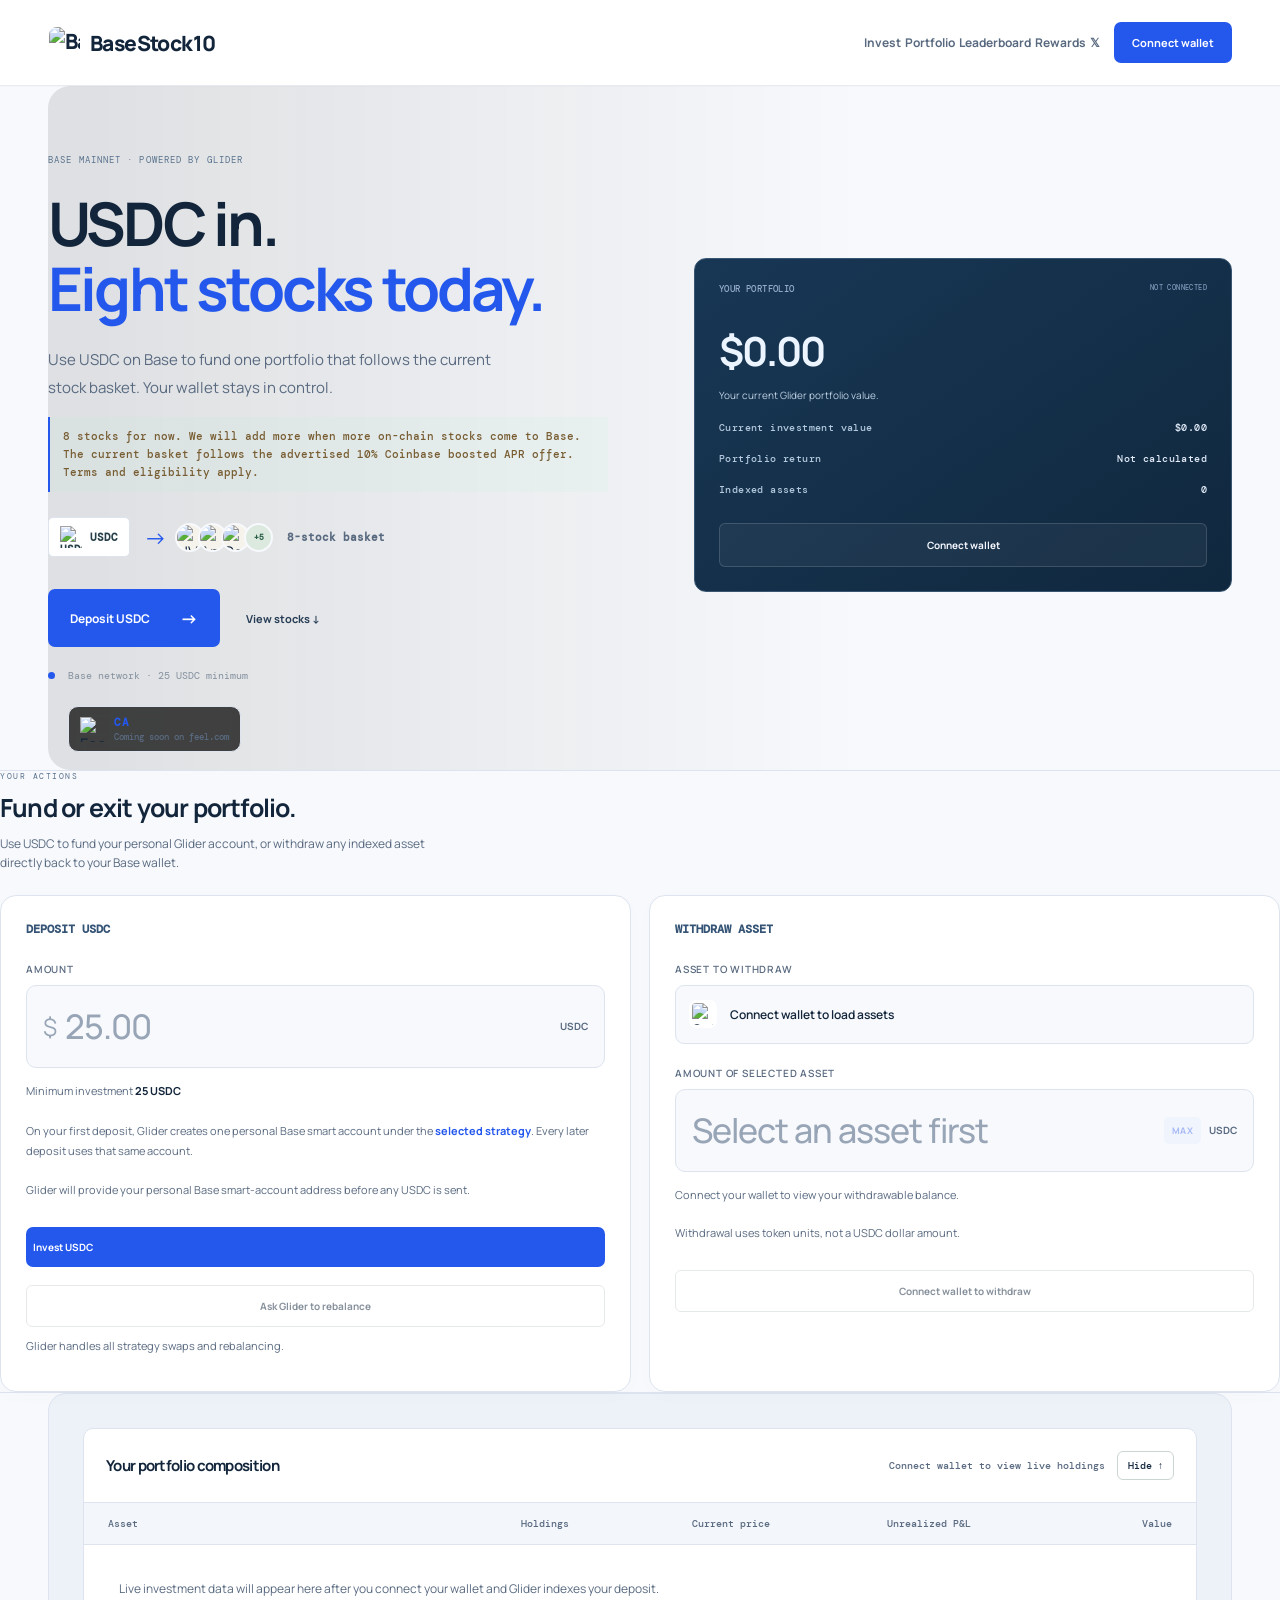
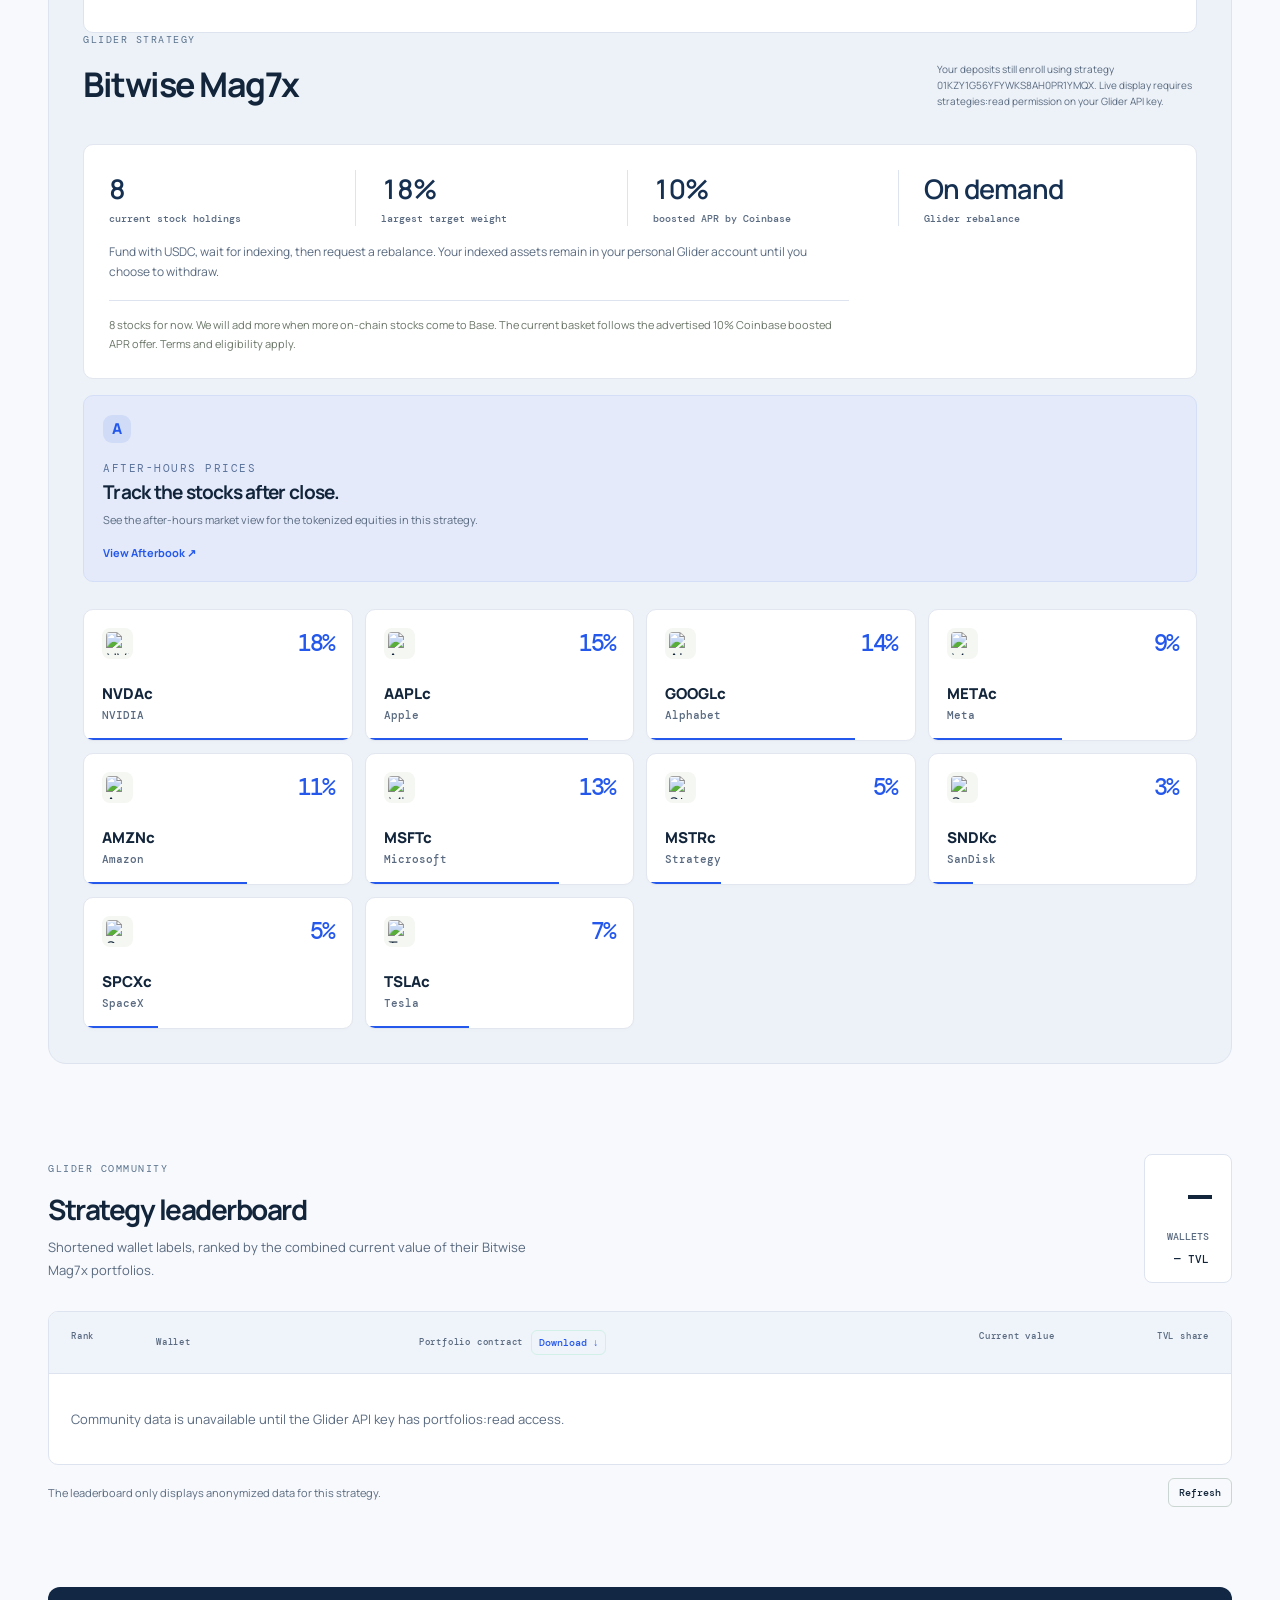
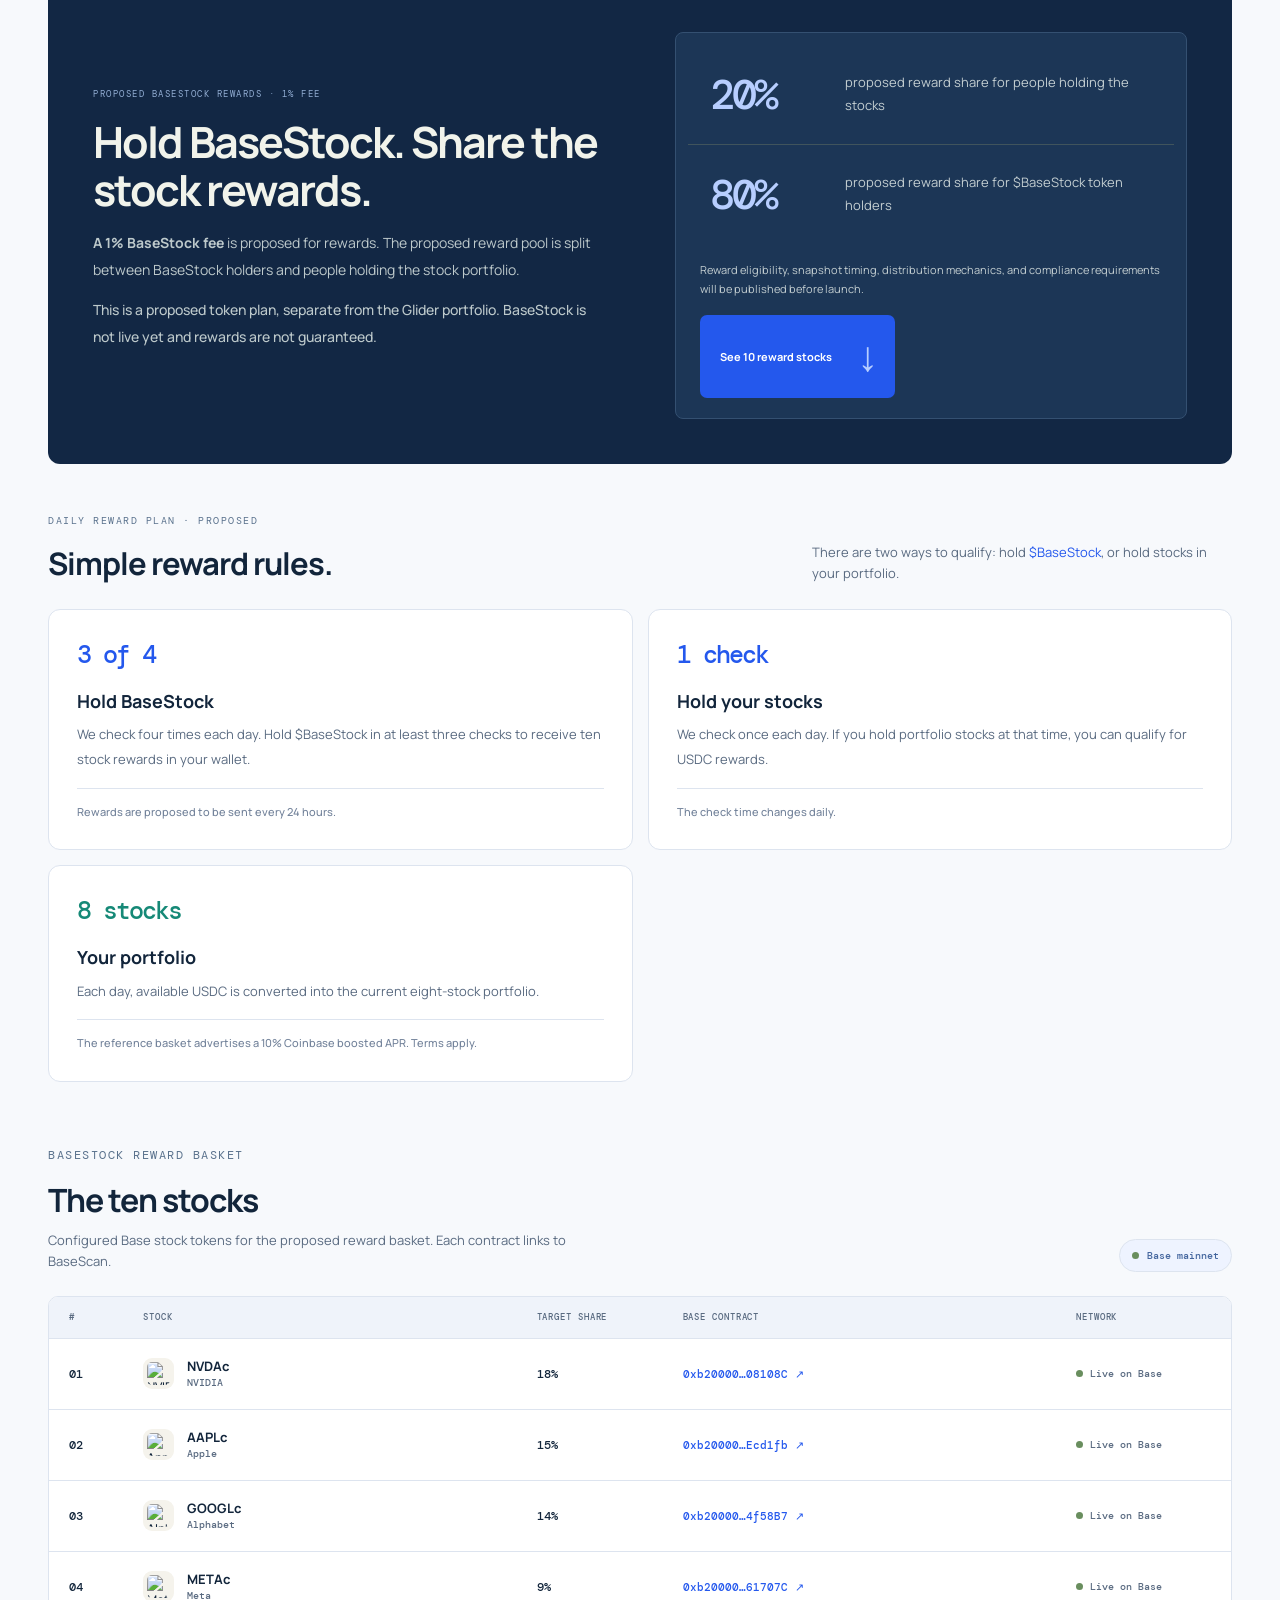
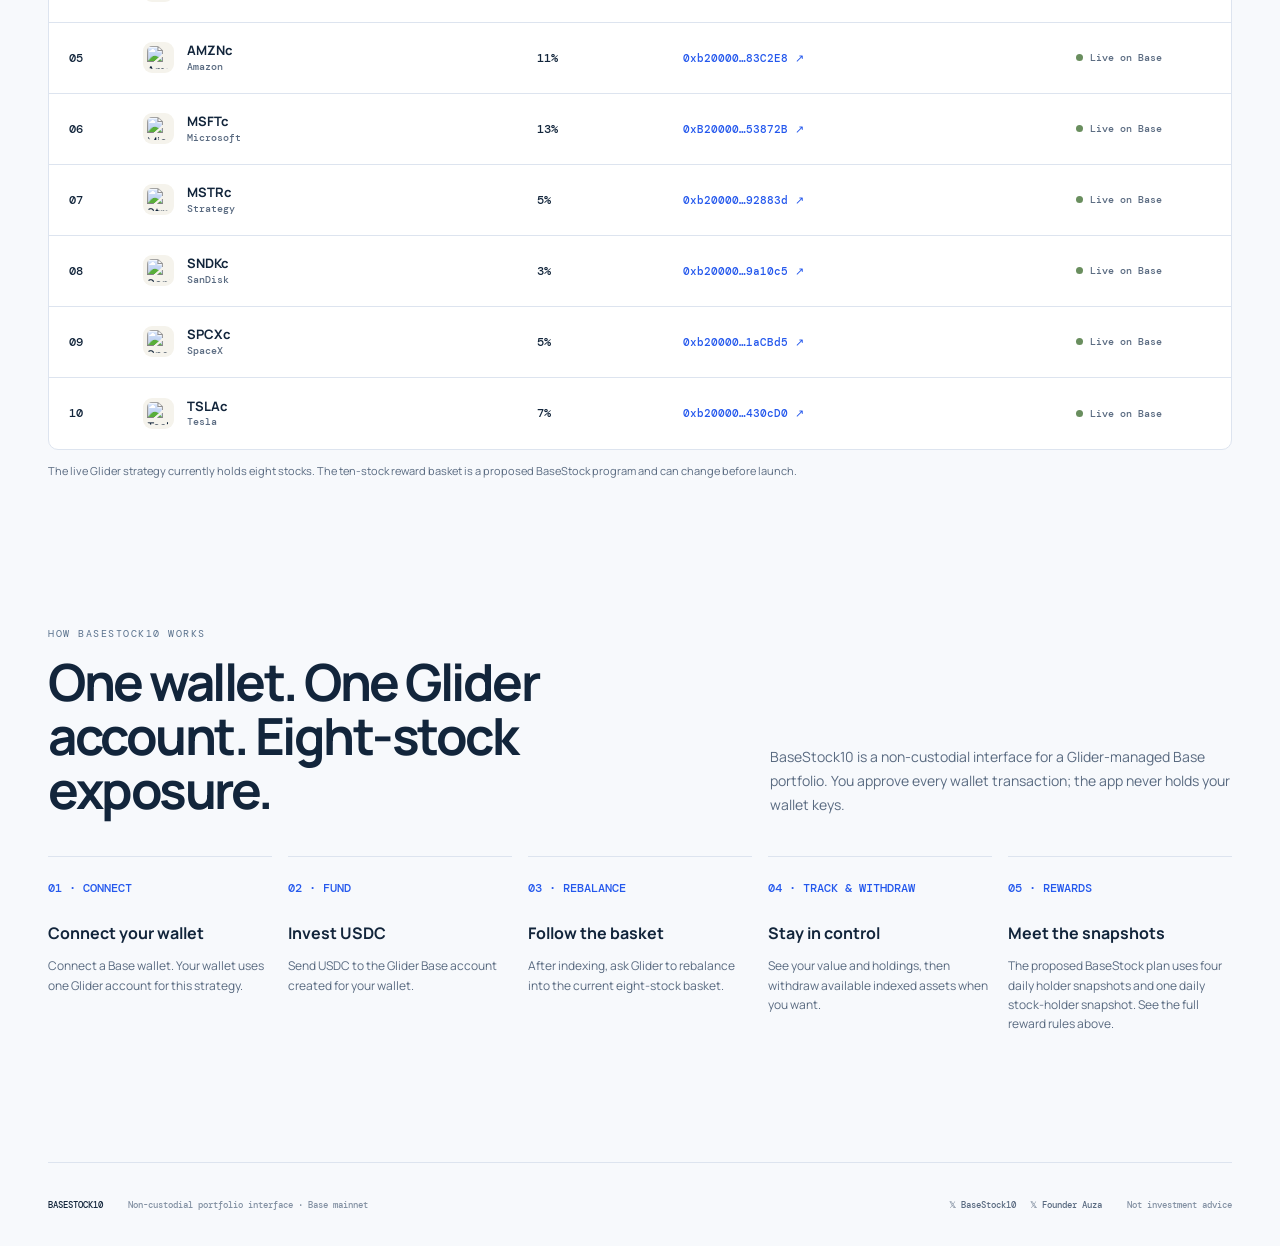
==== public/index.html @ c483fd85 "Serve BaseStock10 assets through Vercel public routes" ====
<!doctype html>
<html lang="en">
  <head>
    <meta charset="UTF-8" />
    <meta name="viewport" content="width=device-width, initial-scale=1.0" />
    <script>
      (() => {
        let theme;
        try { theme = localStorage.getItem('bs10-theme'); } catch (_) {}
        document.documentElement.dataset.theme = ['light', 'dark'].includes(theme) ? theme : (matchMedia('(prefers-color-scheme: dark)').matches ? 'dark' : 'light');
      })();
    </script>
    <title>BaseStock10</title>
    <link rel="icon" type="image/jpeg" href="https://pbs.twimg.com/profile_images/2099922210244943872/Aj3klXlT_400x400.jpg" />
    <link rel="apple-touch-icon" href="https://pbs.twimg.com/profile_images/2099922210244943872/Aj3klXlT_400x400.jpg" />
    <link rel="preconnect" href="https://fonts.googleapis.com" />
    <link rel="preconnect" href="https://fonts.gstatic.com" crossorigin />
    <link href="https://fonts.googleapis.com/css2?family=DM+Mono:wght@400;500&family=Manrope:wght@400;500;600;700;800&display=swap" rel="stylesheet" />
    <link rel="stylesheet" href="styles.css" />
    <link rel="stylesheet" href="redesign.css" />
    <link rel="stylesheet" href="enterprise.css" />
    <link rel="stylesheet" href="theme.css" />
    <link rel="stylesheet" href="polish.css" />
    <link rel="stylesheet" href="transactions.css" />
    <link rel="stylesheet" href="safety.css" />
  </head>
  <body>
    <div class="glow glow-one"></div><div class="glow glow-two"></div>
    <header class="shell nav">
      <a class="brand" href="#top"><img class="brand-avatar" src="https://pbs.twimg.com/profile_images/2099922210244943872/Aj3klXlT_400x400.jpg" alt="BaseStock10" /><span>BaseStock10</span></a>
      <nav><a href="#deposit">Invest</a><a href="#portfolio">Portfolio</a><a href="#leaderboard">Leaderboard</a><a href="#reward-stocks">Rewards</a><a href="https://x.com/BaseStock10" target="_blank" rel="noreferrer">𝕏</a></nav>
      <button class="ghost wallet-button">Connect wallet</button>
    </header>
    <main id="top">
      <section class="shell hero">
        <div class="hero-copy">
          <p class="eyebrow">BASE MAINNET · POWERED BY GLIDER</p>
          <h1>USDC in.<br /><em>Eight stocks today.</em></h1>
          <p class="lede">Use USDC on Base to fund one portfolio that follows the current stock basket. Your wallet stays in control.</p>
          <p class="hero-notice">8 stocks for now. We will add more when more on-chain stocks come to Base. The current basket follows the advertised 10% Coinbase boosted APR offer. Terms and eligibility apply.</p>
          <div class="asset-flow" aria-label="USDC to eight-stock portfolio"><div class="flow-token usdc-token"><img src="https://cryptologos.cc/logos/usd-coin-usdc-logo.png?v=040" alt="USDC" /><span>USDC</span></div><span class="flow-arrow">→</span><div class="flow-stack"><img src="https://www.google.com/s2/favicons?domain=nvidia.com&sz=128" alt="NVIDIA" /><img src="https://www.google.com/s2/favicons?domain=apple.com&sz=128" alt="Apple" /><img src="https://www.google.com/s2/favicons?domain=google.com&sz=128" alt="Google" /><span>+5</span></div><strong>8-stock basket</strong></div>
          <div class="hero-actions"><a class="button" href="#deposit">Deposit USDC <span>→</span></a><a class="text-link" href="#portfolio">View stocks ↓</a></div>
          <p class="network"><span class="dot"></span> Base network · 25 USDC minimum</p>
        </div>
        <div class="hero-banner" role="img" aria-label="Base Stock 10 banner"></div>
        <div class="hero-coming" aria-label="CA coming soon on feel.com"><img src="https://feel.cash/assets/_charms/assets/images/feel-mark.ec4197c94f8e816521a6d2f2d7f7fb6d.webp" alt="Feel" /><span><b>CA</b><small>Coming soon on feel.com</small></span></div>
        <aside class="balance-card" id="holdings">
          <div class="card-top"><span>YOUR PORTFOLIO</span><span class="status">NOT CONNECTED</span></div>
          <div class="balance" id="investment-value">$0.00</div><p class="muted">Your current Glider portfolio value.</p>
          <div class="card-rule"></div>
          <div class="metric"><span>Current investment value</span><strong id="tvl">$0.00</strong></div>
          <div class="metric"><span>Portfolio return</span><strong id="portfolio-return">Not calculated</strong></div>
          <div class="metric"><span>Indexed assets</span><strong id="asset-count">0</strong></div>
          <button class="wide ghost wallet-button">Connect wallet</button>
        </aside>
      </section>
      <section class="shell trade-actions" id="deposit">
        <div class="trade-heading"><p class="eyebrow">YOUR ACTIONS</p><h2>Fund or exit your portfolio.</h2><p>Use USDC to fund your personal Glider account, or withdraw any indexed asset directly back to your Base wallet.</p></div>
        <div class="action-panels">
        <div class="deposit-panel action-panel">
          <p class="action-label">DEPOSIT USDC</p>
          <label for="amount">AMOUNT</label><div class="amount-field"><span>$</span><input id="amount" type="number" min="25" placeholder="25.00" /><b>USDC</b></div>
          <p class="minimum">Minimum investment <b>25 USDC</b></p><p class="notice">On your first deposit, Glider creates one personal Base smart account under the <a class="strategy-link" href="https://glider.fi/strategy/01KZY1G56YFYWKS8AH0PR1YMQX" target="_blank" rel="noreferrer">selected strategy</a>. Every later deposit uses that same account.</p>
          <p class="minimum" id="deposit-destination">Glider will provide your personal Base smart-account address before any USDC is sent.</p>
          <button class="wide button" id="invest-usdc">Invest USDC</button>
          <button class="wide ghost withdraw-button" id="rebalance-all" disabled>Ask Glider to rebalance</button>
          <p class="minimum" id="rebalance-status">Glider handles all strategy swaps and rebalancing.</p>
        </div>
        <div class="withdraw-panel action-panel" id="withdraw">
          <p class="action-label">WITHDRAW ASSET</p>
          <label for="withdraw-asset">ASSET TO WITHDRAW</label><div class="withdraw-select-wrap"><img class="withdraw-logo" id="withdraw-logo" src="https://cryptologos.cc/logos/usd-coin-usdc-logo.png?v=040" alt="Selected asset logo" /><select id="withdraw-asset"><option>Connect wallet to load assets</option></select></div>
          <label for="withdraw-amount">AMOUNT OF SELECTED ASSET</label><div class="amount-field"><input id="withdraw-amount" type="number" min="0" step="any" placeholder="Select an asset first" /><button class="max-button" id="withdraw-max" type="button" disabled>MAX</button><b id="withdraw-symbol">USDC</b></div>
          <p class="minimum" id="withdraw-balance">Connect your wallet to view your withdrawable balance.</p><p class="minimum" id="withdraw-hint">Withdrawal uses token units, not a USDC dollar amount.</p>
          <button class="wide ghost withdraw-button" id="withdraw-submit" disabled>Connect wallet to withdraw</button>
        </div>
        </div>
      </section>
      <section class="shell portfolio" id="portfolio">
        <div class="holdings-table-wrap" id="portfolio-value-table"><div class="holdings-table-title"><h3>Your portfolio composition</h3><div class="composition-actions"><span id="portfolio-value-note">Connect wallet to view live holdings</span><button id="toggle-composition" class="ghost compact-button" type="button" aria-expanded="true">Hide ↑</button></div></div><div id="composition-content"><div class="holdings-head"><span>Asset</span><span>Holdings</span><span>Current price</span><span>Unrealized P&L</span><span>Value</span></div><div id="holdings-rows" class="holdings-empty">Live investment data will appear here after you connect your wallet and Glider indexes your deposit.</div></div></div>
        <div class="section-heading strategy-heading"><div><p class="eyebrow">GLIDER STRATEGY</p><h2 id="strategy-name">Bitwise Mag7x</h2></div><p id="strategy-status">Glider strategy 01KZY1G56YFYWKS8AH0PR1YMQX powers this allocation.</p></div>
        <div class="strategy-feature-row"><section class="strategy-snapshot" aria-label="Bitwise Mag7x strategy snapshot"><div class="snapshot-top"><span class="snapshot-kicker">BITWISE MAG7X · STRATEGY SNAPSHOT</span></div><div class="snapshot-metrics"><div><b id="snapshot-holdings">8</b><small>current stock holdings</small></div><div><b id="snapshot-largest">18%</b><small>largest target weight</small></div><div><b>10%</b><small>boosted APR by Coinbase</small></div><div><b>On demand</b><small>Glider rebalance</small></div></div><p>Fund with USDC, wait for indexing, then request a rebalance. Your indexed assets remain in your personal Glider account until you choose to withdraw.</p><p class="strategy-notice">8 stocks for now. We will add more when more on-chain stocks come to Base. The current basket follows the advertised 10% Coinbase boosted APR offer. Terms and eligibility apply.</p></section><aside class="afterbook-card"><div class="afterbook-mark">A</div><p class="eyebrow">AFTER-HOURS PRICES</p><h3>Track the stocks after close.</h3><p>See the after-hours market view for the tokenized equities in this strategy.</p><a href="https://afterbook.app/" target="_blank" rel="noreferrer">View Afterbook ↗</a></aside></div>
        <div class="allocation-grid" id="allocation-grid"></div>
      </section>
      <section class="shell leaderboard" id="leaderboard" aria-labelledby="leaderboard-title">
        <div class="leader-heading"><div><p class="eyebrow">GLIDER COMMUNITY</p><h2 id="leaderboard-title">Strategy leaderboard</h2><p class="leader-description">Shortened wallet labels, ranked by the combined current value of their Bitwise Mag7x portfolios.</p></div><div class="member-count"><span id="leaderboard-count">—</span><small id="leaderboard-count-label">wallets</small><b id="leaderboard-tvl">— TVL</b></div></div>
        <div class="leader-table"><div class="leader-row head"><span>Rank</span><span>Wallet</span><span class="contract-heading">Portfolio contract <button class="ghost compact-button" id="download-portfolio-addresses" type="button" title="Download portfolio contract addresses">Download ↓</button></span><span>Current value</span><span>TVL share</span></div><div id="leaderboard-rows" class="empty-leaders">Loading strategy community data…</div></div>
        <div class="leader-footer"><p class="leader-note" id="leaderboard-note">Wallet labels are shortened. Portfolio contract addresses are Base smart accounts, not personal wallet addresses.</p><div class="leader-actions"><button class="ghost compact-button" id="refresh-leaderboard" type="button">Refresh</button></div></div>
      </section>
      <section class="shell rewards" id="rewards">
        <div class="rewards-copy"><p class="eyebrow">PROPOSED BASESTOCK REWARDS · 1% FEE</p><h2>Hold BaseStock. Share the stock rewards.</h2><p><b>A 1% BaseStock fee</b> is proposed for rewards. The proposed reward pool is split between BaseStock holders and people holding the stock portfolio.</p><p class="plan-note">This is a proposed token plan, separate from the Glider portfolio. BaseStock is not live yet and rewards are not guaranteed.</p></div>
        <div class="split-card"><div><span>20%</span><small>proposed reward share for people holding the stocks</small></div><div><span>80%</span><small>proposed reward share for $BaseStock token holders</small></div><p>Reward eligibility, snapshot timing, distribution mechanics, and compliance requirements will be published before launch.</p><a class="button reward-stocks-link" href="#reward-stocks">See 10 reward stocks <span>↓</span></a></div>
      </section>
      <section class="shell reward-eligibility" aria-labelledby="eligibility-title">
        <div class="eligibility-intro"><p class="eyebrow">DAILY REWARD PLAN · PROPOSED</p><h2 id="eligibility-title">Simple reward rules.</h2><p>There are two ways to qualify: hold <a href="https://x.com/search?q=%24BaseStock&amp;src=cashtag_click" target="_blank" rel="noreferrer">$BaseStock</a>, or hold stocks in your portfolio.</p></div>
        <div class="eligibility-cards"><article><span class="eligibility-number">3 of 4</span><h3>Hold BaseStock</h3><p>We check four times each day. Hold $BaseStock in at least three checks to receive ten stock rewards in your wallet.</p><small>Rewards are proposed to be sent every 24 hours.</small></article><article><span class="eligibility-number">1 check</span><h3>Hold your stocks</h3><p>We check once each day. If you hold portfolio stocks at that time, you can qualify for USDC rewards.</p><small>The check time changes daily.</small></article><article><span class="eligibility-number">8 stocks</span><h3>Your portfolio</h3><p>Each day, available USDC is converted into the current eight-stock portfolio.</p><small>The reference basket advertises a 10% Coinbase boosted APR. Terms apply.</small></article></div>
      </section>
      <section class="shell reward-stocks" id="reward-stocks" aria-labelledby="reward-stocks-title">
        <div class="reward-stocks-heading"><div><p class="eyebrow">BASESTOCK REWARD BASKET</p><h2 id="reward-stocks-title">The ten stocks</h2><p>Configured Base stock tokens for the proposed reward basket. Each contract links to BaseScan.</p></div><span class="reward-basket-status"><i></i> Base mainnet</span></div>
        <div class="reward-stocks-table"><div class="reward-stock-row reward-stock-head"><span>#</span><span>Stock</span><span>Target share</span><span>Base contract</span><span>Network</span></div><div id="reward-stock-rows"></div></div>
        <p class="reward-stock-note">The live Glider strategy currently holds eight stocks. The ten-stock reward basket is a proposed BaseStock program and can change before launch.</p>
      </section>
      <section class="shell how" id="how">
        <div class="how-heading"><div><p class="eyebrow">HOW BASESTOCK10 WORKS</p><h2>One wallet. One Glider account. Eight-stock exposure.</h2></div><p>BaseStock10 is a non-custodial interface for a Glider-managed Base portfolio. You approve every wallet transaction; the app never holds your wallet keys.</p></div>
        <div class="steps detailed-steps"><article><span>01 · CONNECT</span><h3>Connect your wallet</h3><p>Connect a Base wallet. Your wallet uses one Glider account for this strategy.</p></article><article><span>02 · FUND</span><h3>Invest USDC</h3><p>Send USDC to the Glider Base account created for your wallet.</p></article><article><span>03 · REBALANCE</span><h3>Follow the basket</h3><p>After indexing, ask Glider to rebalance into the current eight-stock basket.</p></article><article><span>04 · TRACK & WITHDRAW</span><h3>Stay in control</h3><p>See your value and holdings, then withdraw available indexed assets when you want.</p></article><article><span>05 · REWARDS</span><h3>Meet the snapshots</h3><p>The proposed BaseStock plan uses four daily holder snapshots and one daily stock-holder snapshot. See the full reward rules above.</p></article></div>
      </section>
    </main>
    <footer class="shell"><span>BASESTOCK10</span><span>Non-custodial portfolio interface · Base mainnet</span><span class="footer-social"><a href="https://x.com/BaseStock10" target="_blank" rel="noreferrer" aria-label="Base Stock 10 on X">𝕏 BaseStock10</a><a href="https://x.com/_Auza_" target="_blank" rel="noreferrer" aria-label="Founder Auza on X">𝕏 Founder Auza</a></span><span>Not investment advice</span></footer>
    <div id="privy-root"></div>
    <dialog class="app-notice" id="app-notice" aria-labelledby="app-notice-title"><div class="app-notice-icon">i</div><div><p class="eyebrow" id="app-notice-title">BASESTOCK10</p><p id="app-notice-message"></p></div><button class="button" id="app-notice-close" type="button">Got it</button></dialog>
    <script src="config.js"></script>
    <script src="https://cdn.jsdelivr.net/npm/ethers@6.13.4/dist/ethers.umd.min.js"></script>
    <script src="app.js"></script>
    <script src="redesign.js"></script>
    <script src="safety-core.js"></script>
    <script src="safety.js"></script>
    <script defer src="bs10-connect.js"></script>
  </body>
</html>
---- public/styles.css ----
:root{--ink:#f5f3ec;--muted:#aaa9a4;--paper:#171817;--card:#20211f;--lime:#9be8c4;--yellow:#ffedbd;--line:rgba(245,243,236,.12)}*{box-sizing:border-box}html{scroll-behavior:smooth}body{margin:0;background:#111211;color:var(--ink);font-family:Manrope,Arial,sans-serif;overflow-x:hidden}.stock-cursor,.stock-cursor *{cursor:var(--stock-cursor),auto!important}.shell{width:min(1120px,calc(100% - 48px));margin:auto}.glow{position:fixed;z-index:-1;filter:blur(120px);border-radius:50%;opacity:.18}.glow-one{width:500px;height:500px;background:#62d9aa;left:-240px;top:100px}.glow-two{width:420px;height:420px;background:#eec95d;right:-200px;top:600px}.nav{height:88px;display:flex;align-items:center;justify-content:space-between;border-bottom:1px solid var(--line)}.brand{color:var(--ink);text-decoration:none;font-weight:800;letter-spacing:-.8px;font-size:19px;display:flex;align-items:center;gap:9px}.brand-mark{display:grid;place-items:center;width:27px;height:27px;color:#101110;background:var(--lime);border-radius:8px;font-family:DM Mono}.nav nav{display:flex;gap:28px}.nav nav a,.text-link{color:var(--muted);text-decoration:none;font-size:13px;font-weight:700}.nav nav a:hover,.text-link:hover{color:var(--lime)}button,.button{font:700 13px Manrope;border:0;cursor:pointer;border-radius:10px;padding:12px 17px;text-decoration:none}.ghost{color:var(--ink);background:transparent;border:1px solid var(--line)}.ghost:hover{border-color:var(--lime);color:var(--lime)}.hero{padding:96px 0 85px;display:grid;grid-template-columns:1.15fr .85fr;gap:90px;align-items:center}.eyebrow{font:500 11px 'DM Mono';letter-spacing:1.1px;color:var(--lime);margin:0 0 15px}.hero h1,.hero h2{font-size:clamp(42px,6vw,72px);line-height:1.03;letter-spacing:-4px;margin:0 0 24px}.hero em{color:var(--lime);font-style:normal}.lede{max-width:570px;font-size:17px;line-height:1.7;color:var(--muted)}.hero-actions{display:flex;gap:23px;align-items:center;margin:35px 0}.button{display:inline-flex;align-items:center;gap:25px;background:var(--lime);color:#131513}.button span{font-size:18px}.network{font:500 12px 'DM Mono';color:var(--muted)}.dot{display:inline-block;width:7px;height:7px;background:var(--lime);border-radius:50%;margin-right:7px}.balance-card,.deposit-panel{background:linear-gradient(145deg,#292b27,#1c1d1b);border:1px solid var(--line);border-radius:18px;padding:25px;box-shadow:0 20px 70px rgba(0,0,0,.25)}.card-top,.metric{display:flex;justify-content:space-between;font:500 11px 'DM Mono';letter-spacing:.4px;color:var(--muted)}.status{color:#e7cc72}.balance{font-size:46px;letter-spacing:-2px;font-weight:700;margin:31px 0 5px}.muted{font-size:13px;color:var(--muted)}.card-rule{height:1px;background:var(--line);margin:25px 0 17px}.metric{padding:8px 0}.metric strong{color:var(--ink);font-weight:500}.wide{width:100%;margin-top:20px}.deposit-wrap{border-top:1px solid var(--line);border-bottom:1px solid var(--line);padding:60px 0;display:grid;grid-template-columns:1fr 1fr;gap:120px;align-items:center}.deposit-copy h2,.section-heading h2{font-size:35px;letter-spacing:-2px;margin:0 0 12px}.deposit-copy p:not(.eyebrow),.section-heading>p{color:var(--muted);line-height:1.6;font-size:14px;max-width:430px}.deposit-panel label{font:500 10px 'DM Mono';color:var(--muted);letter-spacing:1px}.amount-field{margin-top:9px;border:1px solid var(--line);border-radius:10px;padding:15px;display:flex;align-items:center;gap:10px}.amount-field span{font-size:23px;color:var(--muted)}input{width:100%;background:none;border:0;outline:0;color:var(--ink);font:600 25px Manrope}.amount-field b{font:500 12px 'DM Mono';color:var(--lime)}.notice{font-size:11px;color:#e6c974;line-height:1.5}.disabled{opacity:.5;cursor:not-allowed}.portfolio{padding:88px 0}.section-heading{display:flex;justify-content:space-between;align-items:end;margin-bottom:34px}.allocation-grid{display:grid;grid-template-columns:repeat(5,1fr);gap:12px}.asset{min-height:155px;background:var(--card);border:1px solid var(--line);border-radius:14px;padding:17px;position:relative;overflow:hidden}.asset:hover{border-color:var(--lime);transform:translateY(-2px)}.asset-weight{font:500 28px 'DM Mono';letter-spacing:-2px;color:var(--lime)}.asset-ticker{font-weight:800;margin-top:48px}.asset-name{font:500 10px 'DM Mono';color:var(--muted);margin-top:4px}.asset-bar{position:absolute;bottom:0;left:0;height:4px;background:var(--yellow)}.how{padding:10px 0 90px}.steps{display:grid;grid-template-columns:repeat(3,1fr);gap:22px}.steps article{border-top:1px solid var(--line);padding-top:18px}.steps span{font:500 12px 'DM Mono';color:var(--lime)}.steps h3{font-size:18px;margin:35px 0 9px}.steps p{font-size:13px;line-height:1.6;color:var(--muted);max-width:270px}footer{border-top:1px solid var(--line);padding:25px 0 40px;display:flex;justify-content:space-between;font:500 10px 'DM Mono';color:var(--muted)}footer span:first-child{color:var(--ink)}@media(max-width:760px){.shell{width:min(100% - 32px,1120px)}.nav nav{display:none}.hero,.deposit-wrap{grid-template-columns:1fr;gap:35px}.hero{padding:65px 0}.hero h1{letter-spacing:-2.7px}.section-heading{display:block}.allocation-grid{grid-template-columns:repeat(2,1fr)}.steps{grid-template-columns:1fr}.deposit-wrap{padding:45px 0}footer{gap:14px;flex-direction:column}.asset{min-height:130px}.asset-ticker{margin-top:30px}}
.minimum{font-size:11px;color:var(--muted);margin:12px 0 0}.minimum b{color:var(--lime)}.leaderboard{padding:10px 0 100px}.leader-heading{display:flex;align-items:end;justify-content:space-between;margin-bottom:28px}.leader-heading h2{font-size:35px;letter-spacing:-2px;margin:0}.member-count{text-align:right}.member-count span{display:block;color:var(--lime);font:500 40px 'DM Mono';letter-spacing:-3px}.member-count small{font:500 10px 'DM Mono';color:var(--muted);text-transform:uppercase}.leader-table{border:1px solid var(--line);border-radius:15px;overflow:hidden;background:var(--card)}.leader-row{display:grid;grid-template-columns:100px 1fr 180px;gap:15px;padding:18px 22px;border-bottom:1px solid var(--line);font:500 14px 'DM Mono'}.leader-row.head{font-size:10px;color:var(--muted);letter-spacing:.8px}.leader-row span:last-child{text-align:right}.empty-leaders{padding:36px 22px;color:var(--muted);font-size:13px}.leader-note{font-size:11px;color:var(--muted);margin-top:13px}@media(max-width:760px){.leader-row{grid-template-columns:50px 1fr 105px;padding:16px 13px;font-size:12px}.member-count span{font-size:34px}}
.strategy-link{color:var(--lime);font-weight:700;text-decoration:none}.strategy-link:hover{text-decoration:underline}
.withdrawal{padding:76px 0;display:grid;grid-template-columns:1fr 1fr;gap:120px;align-items:center;border-bottom:1px solid var(--line)}.withdraw-copy h2{font-size:35px;letter-spacing:-2px;margin:0 0 12px}.withdraw-copy p:not(.eyebrow){max-width:460px;color:var(--muted);font-size:14px;line-height:1.6}.reward-state{font:500 11px 'DM Mono'}.reward-state span{display:inline-block;width:7px;height:7px;background:#e6c974;border-radius:50%;margin-right:7px}.withdraw-panel{padding:25px;border:1px solid var(--line);border-radius:18px;background:linear-gradient(145deg,#292b27,#1c1d1b)}.withdraw-panel label{display:block;font:500 10px 'DM Mono';letter-spacing:1px;color:var(--muted);margin-bottom:9px}.withdraw-panel label+select{margin-bottom:20px}.withdraw-panel select{width:100%;appearance:none;background:#191a18;color:var(--ink);border:1px solid var(--line);border-radius:10px;padding:15px;font:600 14px Manrope}.member-count b{display:block;font:500 10px 'DM Mono';color:var(--muted);margin-top:8px}@media(max-width:760px){.withdrawal{grid-template-columns:1fr;gap:35px;padding:50px 0}}
.brand-avatar{width:29px;height:29px;border-radius:9px;object-fit:cover;border:1px solid rgba(255,255,255,.2)}.hero{position:relative}.hero-copy,.balance-card{position:relative;z-index:1}.hero-banner{position:absolute;inset:0;z-index:0;pointer-events:none;opacity:.1;background:linear-gradient(90deg,#111211 5%,transparent 70%),url('https://pbs.twimg.com/profile_banners/2094047499766108160/1789495446/1500x500') center/cover no-repeat;border-radius:22px}.max-button{background:var(--lime);color:#111211;padding:6px 9px;border-radius:7px;font:700 10px 'DM Mono';letter-spacing:.5px}.max-button:disabled{opacity:.4;cursor:not-allowed}.rewards{padding:88px 0;display:grid;grid-template-columns:1fr 1fr;gap:80px;align-items:center;border-top:1px solid var(--line)}.rewards h2{font-size:clamp(34px,4vw,52px);line-height:1.05;letter-spacing:-2.5px;margin:0 0 16px}.rewards-copy>p:not(.eyebrow){color:var(--muted);line-height:1.7;max-width:520px}.plan-note{font:500 11px 'DM Mono';color:#e6c974!important}.split-card{padding:12px;background:linear-gradient(145deg,#292b27,#1c1d1b);border:1px solid var(--line);border-radius:18px}.split-card>div{display:grid;grid-template-columns:120px 1fr;gap:15px;align-items:center;padding:24px;border-bottom:1px solid var(--line)}.split-card>div:last-of-type{border-bottom:0}.split-card span{font:500 45px 'DM Mono';letter-spacing:-3px;color:var(--lime)}.split-card small{color:var(--muted);font-size:12px;line-height:1.45}.split-card p{margin:16px 12px 6px;color:var(--muted);font-size:11px;line-height:1.5}.footer-social{display:flex;gap:14px}.footer-social a{color:var(--muted);text-decoration:none}.footer-social a:hover{color:var(--lime)}@media(max-width:760px){.rewards{grid-template-columns:1fr;gap:35px;padding:55px 0}.footer-social{flex-wrap:wrap}.hero-banner{opacity:.06}}
.hero-coming{position:absolute;left:20px;bottom:18px;z-index:1;display:flex;align-items:center;gap:9px;padding:8px 11px;background:rgba(18,19,18,.78);border:1px solid var(--line);border-radius:10px;backdrop-filter:blur(8px)}.hero-coming img{width:25px;height:25px;object-fit:contain}.hero-coming span{display:grid;gap:2px;font:500 10px 'DM Mono';color:var(--muted)}.hero-coming b{color:var(--lime);font-size:11px;letter-spacing:.7px}.hero-coming small{font:500 9px 'DM Mono'}@media(max-width:760px){.hero-coming{position:relative;left:auto;bottom:auto;grid-column:1;margin-top:-19px;width:max-content}}
.wallet-dialog{width:min(360px,calc(100% - 32px));padding:24px 24px 10px;border:0;border-radius:23px;background:#0d1016;color:#f5f6f8;box-shadow:0 30px 100px rgba(0,0,0,.7)}.wallet-dialog::backdrop{background:rgba(0,0,0,.7);backdrop-filter:blur(8px)}.wallet-dialog-head{display:flex;justify-content:center;align-items:center;position:relative;margin:0 0 23px}.wallet-dialog h2{font-size:18px;letter-spacing:-.6px;margin:0}.wallet-close{position:absolute;right:-6px;top:-5px;background:transparent;color:#9ca0aa;border:0;font-size:29px;line-height:1;padding:0}.wallet-search{display:flex;align-items:center;gap:10px;padding:0 13px;background:#1b1e25;border:1px solid #272b34;border-radius:15px;color:#9299a5}.wallet-search span{font-size:24px;transform:rotate(-20deg);color:#818793}.wallet-search input{padding:13px 0;font:500 12px Manrope;color:#fff}.wallet-search input::placeholder{color:#777e89}.wallet-options{display:grid;gap:8px;margin:9px 0 12px;max-height:260px;overflow:auto}.wallet-options button{display:grid;grid-template-columns:34px 1fr auto;align-items:center;gap:11px;text-align:left;background:#232731;color:#edf0f6;border:0;border-radius:12px;padding:10px}.wallet-options button:hover:not(:disabled){background:#2b303b}.wallet-options button:disabled{display:none}.wallet-options button>span{font-weight:700;font-size:14px}.wallet-options small{font:600 10px Manrope;color:#83aaff}.wallet-icon{width:30px;height:30px;border-radius:9px;object-fit:cover;background:#fff}.wallet-status{display:none}.wallet-powered{margin:0 -24px;padding:14px 0 2px;border-top:1px solid #252932;text-align:center;color:#717783;font:500 10px Manrope}.wallet-powered span{color:#a3a8b2;margin:0 3px}
.walletconnect-icon{display:grid;place-items:center;background:#3b77f2!important;color:#fff;font-size:22px}.wallet-options button[data-walletconnect] small{color:#9ba2ad}
.coinbase-wallet-logo{background:#111b2b;padding:0}.strategy-snapshot{margin:0 0 27px;padding:20px 22px;border:1px solid var(--line);border-radius:16px;background:linear-gradient(120deg,rgba(36,101,241,.16),rgba(155,232,196,.07) 48%,rgba(255,237,189,.04))}.snapshot-top{display:flex;align-items:center;justify-content:space-between;gap:20px}.snapshot-kicker{font:500 10px 'DM Mono';letter-spacing:1px;color:var(--lime)}.snapshot-top a{color:var(--muted);font:600 11px Manrope;text-decoration:none}.snapshot-top a:hover{color:var(--lime)}.snapshot-metrics{display:grid;grid-template-columns:repeat(4,1fr);gap:12px;margin:22px 0 16px}.snapshot-metrics>div{padding-right:12px;border-right:1px solid var(--line)}.snapshot-metrics>div:last-child{border:0}.snapshot-metrics b{display:block;font:600 22px Manrope;letter-spacing:-1px}.snapshot-metrics small{display:block;margin-top:4px;color:var(--muted);font:500 10px 'DM Mono';line-height:1.35}.strategy-snapshot>p{max-width:740px;margin:0;color:var(--muted);font-size:12px;line-height:1.65}@media(max-width:760px){.strategy-snapshot{padding:17px}.snapshot-top{align-items:flex-start;flex-direction:column;gap:8px}.snapshot-metrics{grid-template-columns:1fr 1fr;gap:14px;margin:17px 0}.snapshot-metrics>div:nth-child(2){border:0}.snapshot-metrics>div:nth-child(-n+2){padding-bottom:12px;border-bottom:1px solid var(--line)}.snapshot-metrics>div:nth-child(3){padding-top:4px}.snapshot-metrics b{font-size:19px}}
.strategy-feature-row{display:grid;grid-template-columns:minmax(0,1fr) 265px;gap:16px;margin-bottom:27px}.strategy-feature-row .strategy-snapshot{margin:0}.afterbook-card{position:relative;overflow:hidden;padding:19px;border:1px solid rgba(73,119,255,.32);border-radius:16px;background:linear-gradient(145deg,#111a2a,#15171e)}.afterbook-card::after{content:'';position:absolute;width:150px;height:150px;right:-72px;bottom:-82px;border-radius:50%;background:radial-gradient(circle,rgba(33,234,225,.3),transparent 68%)}.afterbook-mark{display:grid;place-items:center;width:28px;height:28px;margin-bottom:18px;border-radius:9px;background:linear-gradient(135deg,#1e40ff,#20e9d0);color:#061423;font:800 15px Manrope}.afterbook-card .eyebrow{margin-bottom:7px;color:#79b4ff}.afterbook-card h3{position:relative;z-index:1;margin:0 0 8px;font-size:17px;letter-spacing:-.7px;line-height:1.1}.afterbook-card p:not(.eyebrow){position:relative;z-index:1;margin:0;color:var(--muted);font-size:11px;line-height:1.55}.afterbook-card a{position:relative;z-index:1;display:inline-block;margin-top:17px;color:var(--lime);font:700 11px Manrope;text-decoration:none}.afterbook-card a:hover{text-decoration:underline}@media(max-width:760px){.strategy-feature-row{grid-template-columns:1fr;gap:12px;margin-bottom:22px}.afterbook-card{min-height:175px}}
.how{padding:88px 0}.how-heading{display:grid;grid-template-columns:1fr .72fr;gap:80px;align-items:end;margin-bottom:40px}.how-heading h2{font-size:clamp(34px,4vw,52px);line-height:1.05;letter-spacing:-2.5px;margin:0}.how-heading>p{font-size:14px;line-height:1.7;color:var(--muted);margin:0}.detailed-steps{grid-template-columns:repeat(5,1fr);gap:16px}.detailed-steps article{min-height:218px}.detailed-steps h3{margin:25px 0 9px;font-size:16px}.detailed-steps p{font-size:12px}.token-coming{margin-top:50px;display:grid;grid-template-columns:64px 1fr auto;gap:20px;align-items:center;padding:24px;border:1px solid var(--line);border-radius:16px;background:linear-gradient(135deg,rgba(155,232,196,.1),rgba(255,237,189,.04))}.token-coming img{width:58px;height:58px;object-fit:contain}.token-coming .eyebrow{margin-bottom:6px}.token-coming h3{margin:0 0 6px;font-size:18px}.token-coming p:not(.eyebrow){color:var(--muted);font-size:12px;line-height:1.55;margin:0}.token-link{white-space:nowrap}@media(max-width:760px){.how{padding:55px 0}.how-heading{grid-template-columns:1fr;gap:18px}.detailed-steps{grid-template-columns:1fr}.detailed-steps article{min-height:auto}.token-coming{grid-template-columns:52px 1fr}.token-coming img{width:45px;height:45px}.token-link{grid-column:1/-1;text-align:center}}
.asset-flow{display:flex;align-items:center;gap:12px;margin:26px 0 0;flex-wrap:wrap}.flow-token{display:flex;align-items:center;gap:8px;padding:8px 11px;border:1px solid var(--line);background:#1b1c1a;border-radius:10px;font:700 11px 'DM Mono'}.flow-token img{width:22px;height:22px}.flow-arrow{color:var(--lime);font-size:23px}.flow-stack{display:flex}.flow-stack img,.flow-stack span{display:grid;place-items:center;width:29px;height:29px;margin-left:-6px;border:2px solid #171817;border-radius:50%;background:#f5f3ec;object-fit:contain}.flow-stack span{background:var(--lime);color:#161716;font:700 8px 'DM Mono'}.asset-flow strong{font:600 11px 'DM Mono';color:var(--muted)}.asset-top{display:flex;align-items:center;justify-content:space-between}.asset-logo{width:28px;height:28px;padding:4px;border-radius:8px;background:#f5f3ec;object-fit:contain}.asset-logo-fallback{display:grid;place-items:center;font-weight:800}.asset .asset-weight{margin:0}.asset .asset-ticker{margin-top:39px}.holdings-table-wrap{margin-top:45px;border:1px solid var(--line);border-radius:16px;overflow:hidden;background:#1b1c1a}.holdings-table-title{display:flex;justify-content:space-between;align-items:center;padding:22px 24px;border-bottom:1px solid var(--line)}.holdings-table-title h3{margin:0;font-size:18px;letter-spacing:-.7px}.holdings-table-title span{font:500 10px 'DM Mono';color:var(--muted)}.holdings-head,.holding-row{display:grid;grid-template-columns:1.4fr 1fr 1fr 1fr 1fr;gap:15px;align-items:center;padding:14px 24px}.holdings-head{font:500 10px 'DM Mono';color:var(--muted);border-bottom:1px solid var(--line)}.holdings-head span:not(:first-child),.holding-row span:not(:first-child),.holding-row strong{text-align:right}.holding-row{border-bottom:1px solid var(--line);font:500 13px 'DM Mono'}.holding-row:last-child{border:0}.holding-row strong{color:var(--lime);font-weight:500}.holding-asset{display:flex;align-items:center;gap:10px}.holding-asset img{width:29px;height:29px;padding:4px;background:#f5f3ec;border-radius:8px;object-fit:contain}.holdings-empty{padding:30px 24px;color:var(--muted);font-size:13px}.holdings-rows{min-height:1px}@media(max-width:760px){.holdings-table-title{display:block}.holdings-table-title span{display:block;margin-top:7px}.holdings-head{display:none}.holding-row{grid-template-columns:1.2fr 1fr;gap:8px;padding:15px}.holding-row span:nth-child(3),.holding-row span:nth-child(4){display:none}.holding-row span:nth-child(2)::before{content:'Units ';color:var(--muted);font-size:9px}.holding-row strong::before{content:'Value ';color:var(--muted);font-size:9px}.holding-row strong{grid-column:2}.holding-row span:not(:first-child),.holding-row strong{text-align:right}}
.withdraw-select-wrap{position:relative;margin-bottom:20px}.withdraw-select-wrap select{padding-left:54px;margin:0!important}.withdraw-logo{position:absolute;z-index:1;left:14px;top:50%;transform:translateY(-50%);width:27px;height:27px;padding:3px;background:#f5f3ec;border-radius:7px;object-fit:contain;pointer-events:none}
.composition-actions{display:flex;gap:12px;align-items:center}.compact-button{padding:7px 10px;font:500 10px 'DM Mono';white-space:nowrap}.strategy-heading{margin-top:70px}.pnl-unavailable{color:var(--muted);text-align:right}.positive-return{color:#69dc45!important}.negative-return{color:#ff6969!important}.activity-wrap{margin-top:22px;border:1px solid var(--line);border-radius:16px;overflow:hidden;background:#1b1c1a}.activity-rows{min-height:1px}.activity-row{display:grid;grid-template-columns:1fr 1fr 1fr;gap:15px;padding:14px 24px;border-bottom:1px solid var(--line);font:500 12px 'DM Mono'}.activity-row:last-child{border:0}.activity-row span:nth-child(2),.activity-row span:nth-child(3){text-align:right;color:var(--muted)}.activity-kind{color:var(--lime)}.activity-kind.negative{color:#ff8d8d}@media(max-width:760px){.composition-actions{margin-top:9px}.holdings-table-title{padding:17px}.compact-button{padding:6px 8px}.activity-row{padding:13px 15px;grid-template-columns:1.2fr 1fr}.activity-row span:nth-child(3){display:none}.strategy-heading{margin-top:50px}}
.trade-actions{padding:70px 0;border-top:1px solid var(--line);border-bottom:1px solid var(--line)}.trade-heading{display:flex;justify-content:space-between;gap:40px;align-items:end;margin-bottom:28px}.trade-heading h2{font-size:35px;letter-spacing:-2px;margin:0}.trade-heading>p:last-child{max-width:430px;color:var(--muted);font-size:14px;line-height:1.6;margin:0}.action-panels{display:grid;grid-template-columns:1fr 1fr;gap:20px;align-items:stretch}.action-panel{min-width:0;padding:24px}.action-label{margin:0 0 20px;font:500 10px 'DM Mono';letter-spacing:1px;color:var(--lime)}.action-panel .wide{margin-top:18px}@media(max-width:760px){.trade-actions{padding:45px 0}.trade-heading{display:block}.trade-heading h2{font-size:30px;margin-bottom:12px}.action-panels{grid-template-columns:minmax(0,1fr) minmax(0,1fr);gap:10px}.action-panel{padding:14px;border-radius:14px}.action-label{font-size:8px;margin-bottom:14px}.action-panel .amount-field{padding:10px;gap:5px}.action-panel input{font-size:18px;min-width:0}.action-panel .amount-field b{font-size:9px}.action-panel .minimum,.action-panel .notice{font-size:9px}.action-panel button{font-size:10px;padding:10px 8px}.action-panel select{font-size:10px;padding:11px 7px 11px 39px}.withdraw-logo{left:9px;width:22px;height:22px}.withdraw-select-wrap{margin-bottom:14px}.max-button{font-size:8px;padding:5px}.action-panel #rebalance-status{display:none}}
.leader-description{color:var(--muted);font-size:13px;line-height:1.5;margin:8px 0 0;max-width:490px}.member-count b{display:block;color:var(--ink);font:500 11px 'DM Mono';margin-top:7px}.leader-row span:nth-child(2){display:flex;align-items:center;gap:8px}.leader-row small{color:var(--lime);font:500 10px 'DM Mono';text-transform:uppercase}.leader-footer{display:flex;justify-content:space-between;align-items:center;gap:18px;margin-top:13px}.leader-footer .leader-note{margin:0}@media(max-width:760px){.leader-heading{align-items:start;gap:18px}.leader-footer{align-items:flex-start;flex-direction:column}}
.leader-table .leader-row{grid-template-columns:70px minmax(125px,.75fr) minmax(235px,1.65fr) 125px 90px}.portfolio-contracts{display:flex;flex-wrap:wrap;gap:7px}.portfolio-contract{color:var(--lime);font:500 11px 'DM Mono';text-decoration:none;overflow-wrap:anywhere}.portfolio-contract:hover{color:var(--yellow)}.tvl-share{color:var(--lime);text-align:right;font:500 13px 'DM Mono'}.leader-actions{display:flex;gap:9px}@media(max-width:760px){.leader-table .leader-row{grid-template-columns:38px minmax(0,1fr) 78px 66px}.leader-table .leader-row span:nth-child(3){display:none}.leader-table .leader-row.head span:nth-child(3){display:none}.leader-table .leader-row span:nth-child(5),.leader-table .leader-row strong:nth-child(5){display:none}.leader-actions{width:100%}.leader-actions button{flex:1}}
.contract-heading{display:flex;align-items:center;gap:8px}.contract-heading .compact-button{padding:5px 7px;color:var(--lime);border-color:rgba(155,232,196,.35)}
.strategy-notice{margin:18px 0 0!important;padding-top:15px;border-top:1px solid var(--line);font-size:11px!important;line-height:1.65!important;color:var(--yellow)!important}
.hero-notice{max-width:560px;margin:16px 0 0;padding:11px 13px;border-left:2px solid var(--lime);background:rgba(155,232,196,.07);color:var(--yellow);font:500 11px/1.6 'DM Mono'}
.wallet-availability{display:flex;align-items:center;justify-content:center;gap:14px;margin-top:35px;padding:16px 24px;border:1px solid var(--line);border-radius:14px;background:rgba(32,33,31,.7);text-align:left}.wallet-availability-icon{display:grid;place-items:center;flex:0 0 auto;width:32px;height:32px;border-radius:9px;background:var(--lime);color:#151615;font-weight:800}.wallet-availability p{display:flex;align-items:baseline;flex-wrap:wrap;justify-content:center;gap:8px 13px;margin:0;font-size:12px;color:var(--muted);line-height:1.6}.wallet-availability b{color:var(--ink);font-size:12px}.wallet-availability p span{max-width:660px}@media(max-width:760px){.wallet-availability{margin-top:22px;align-items:flex-start;padding:14px}.wallet-availability p{display:block}.wallet-availability p span{display:block;margin-top:3px;font-size:11px}}
.app-notice{width:min(520px,calc(100% - 32px));padding:0;border:1px solid rgba(155,232,196,.35);border-radius:18px;background:#20211f;color:var(--ink);box-shadow:0 28px 80px rgba(0,0,0,.65)}.app-notice::backdrop{background:rgba(5,6,5,.74);backdrop-filter:blur(4px)}.app-notice[open]{display:grid;grid-template-columns:36px 1fr auto;gap:15px;align-items:center}.app-notice-icon{display:grid;place-items:center;width:32px;height:32px;border-radius:50%;background:var(--lime);color:#131513;font:800 16px Georgia}.app-notice .eyebrow{margin:0 0 5px}.app-notice-message,#app-notice-message{margin:0;color:var(--ink);font-size:13px;line-height:1.6}.app-notice .button{padding:10px 13px;white-space:nowrap}@media(max-width:560px){.app-notice[open]{grid-template-columns:32px 1fr}.app-notice .button{grid-column:2;justify-self:start}}
.simple-steps{grid-template-columns:repeat(3,1fr)}.simple-steps article{min-height:0}@media(max-width:760px){.simple-steps{grid-template-columns:1fr}}
.reward-stocks-link{margin:10px 12px 8px;padding:10px 12px;font-size:11px}.reward-stocks-link span{font-size:14px}.reward-stocks{padding:0 0 88px}.reward-stocks-heading{display:flex;align-items:end;justify-content:space-between;gap:30px;margin-bottom:24px}.reward-stocks h2{margin:0;font-size:clamp(32px,4vw,48px);letter-spacing:-2.5px}.reward-stocks-heading p:not(.eyebrow){max-width:540px;color:var(--muted);font-size:13px;line-height:1.6;margin:8px 0 0}.reward-basket-status{display:flex;align-items:center;gap:8px;white-space:nowrap;padding:9px 12px;border:1px solid var(--line);border-radius:999px;background:var(--card);font:500 10px 'DM Mono';color:var(--muted)}.reward-basket-status i,.reward-live i{display:block;width:7px;height:7px;border-radius:50%;background:var(--lime);box-shadow:0 0 12px rgba(155,232,196,.7)}.reward-stocks-table{overflow:hidden;border:1px solid var(--line);border-radius:16px;background:#1b1c1a}.reward-stock-row{display:grid;grid-template-columns:58px minmax(190px,1.5fr) 130px minmax(230px,1.5fr) 135px;gap:16px;align-items:center;min-height:71px;padding:12px 20px;border-bottom:1px solid var(--line);font:500 12px 'DM Mono'}.reward-stock-row:last-child{border-bottom:0}.reward-stock-head{min-height:42px;color:var(--muted);font-size:9px;letter-spacing:.9px;text-transform:uppercase}.reward-stock-name{display:grid;grid-template-columns:34px 1fr;grid-template-rows:17px 15px;column-gap:10px;align-items:center;font-family:Manrope}.reward-stock-name img{grid-row:1/3;width:31px;height:31px;padding:4px;border-radius:9px;background:#f5f3ec;object-fit:contain}.reward-stock-name b{font-size:13px}.reward-stock-name small{font:500 10px 'DM Mono';color:var(--muted)}.reward-stock-row>a{color:var(--lime);text-decoration:none;font-size:11px;overflow-wrap:anywhere}.reward-stock-row>a:hover{color:var(--yellow)}.reward-live{display:flex;align-items:center;gap:7px;color:var(--muted);font-size:10px}.reward-stock-note{margin:12px 0 0;color:var(--muted);font-size:11px;line-height:1.6}@media(max-width:760px){.reward-stocks{padding:0 0 55px}.reward-stocks-heading{display:block}.reward-basket-status{display:inline-flex;margin-top:14px}.reward-stock-row{grid-template-columns:32px minmax(0,1fr) 65px;gap:10px;min-height:65px;padding:10px 13px}.reward-stock-row>a,.reward-stock-row span:nth-child(5),.reward-stock-head span:nth-child(4),.reward-stock-head span:nth-child(5){display:none}.reward-stock-name{grid-template-columns:30px 1fr}.reward-stock-name img{width:27px;height:27px}.reward-stock-head{min-height:37px}.reward-stock-head span:nth-child(3){display:block}}
.reward-eligibility{display:grid;grid-template-columns:.7fr 1.3fr;gap:38px;align-items:center;padding:0 0 70px}.reward-eligibility h2{margin:0;font-size:clamp(30px,4vw,45px);letter-spacing:-2px}.eligibility-intro p:not(.eyebrow){color:var(--muted);font-size:13px;line-height:1.6}.eligibility-intro a{color:var(--lime);text-decoration:none}.eligibility-intro a:hover{text-decoration:underline}.eligibility-cards{display:grid;grid-template-columns:repeat(3,1fr);gap:15px}.eligibility-cards article{padding:23px;border:1px solid var(--line);border-radius:16px;background:linear-gradient(145deg,#292b27,#1c1d1b)}.eligibility-number{display:block;color:var(--lime);font:500 30px 'DM Mono';letter-spacing:-2px}.eligibility-cards h3{margin:17px 0 8px;font-size:15px;line-height:1.25}.eligibility-cards p{margin:0;color:var(--muted);font-size:12px;line-height:1.6}.eligibility-cards small{display:block;margin-top:16px;padding-top:13px;border-top:1px solid var(--line);color:var(--yellow);font:500 10px/1.5 'DM Mono'}@media(max-width:960px){.reward-eligibility{grid-template-columns:1fr;padding:0 0 55px;gap:20px}.eligibility-cards{grid-template-columns:repeat(3,1fr)}}@media(max-width:760px){.reward-eligibility{padding:0 0 48px}.eligibility-cards{grid-template-columns:1fr}}
---- public/redesign.css ----
:root{--ink:#172836;--muted:#63717b;--paper:#f5f5f0;--card:#fff;--lime:#256653;--yellow:#785d32;--line:#dce2df}
html{scroll-padding-top:100px}body{background:var(--paper);color:var(--ink)}.shell{width:min(1200px,calc(100% - 64px))}.glow{display:none}.stock-cursor,.stock-cursor *{cursor:revert!important}a{color:inherit}button,.button{border-radius:6px;padding:14px 20px}.button{background:#192f3e;color:white}.button:hover{background:#2d4c5d}.ghost{color:var(--ink);border-color:#cbd5d1}.ghost:hover{background:#edf1ed}.preview-bar{display:flex;justify-content:space-between;gap:15px;padding:9px 32px;background:#dfe9e2;font:10px 'DM Mono';letter-spacing:1px}.preview-bar b{font-weight:400;margin-left:14px;color:#52665a;letter-spacing:0}.preview-bar a{margin-left:20px;text-decoration:none;letter-spacing:0}.preview-bar [aria-current]{font-weight:700}.nav{height:92px;border-bottom:1px solid var(--line)}.brand{font-size:21px;letter-spacing:-1px}.brand-avatar{width:34px;height:34px;border-radius:50%}.nav nav{gap:27px}.nav nav a{font-size:12px}.nav>.wallet-button{background:#192f3e;color:white;border-color:#192f3e}.hero{padding:75px 0 70px;gap:90px;grid-template-columns:1.15fr .85fr;align-items:center}.eyebrow{font-size:10px;letter-spacing:1.8px;color:#53705d}.hero h1{font-size:clamp(46px,5.8vw,76px);letter-spacing:-4px;line-height:1.06;margin-bottom:25px}.hero em{color:#557969;font-style:normal}.lede{font-size:16px;line-height:1.8;max-width:485px}.hero-tags{display:flex;gap:8px;flex-wrap:wrap;margin-top:25px}.hero-tags span{border:1px solid var(--line);padding:7px 10px;border-radius:4px;font-size:10px;color:#4b6258}.hero-actions{margin:25px 0}.network{font-size:10px;color:#728078}.asset-flow{margin-top:25px;gap:14px}.flow-token{background:#fff;border-radius:5px;color:#263f48}.flow-stack img,.flow-stack span{border-color:var(--paper)}.flow-stack span{background:#dce9df;color:#285c46}.balance-card{background:#fff;border-radius:12px;box-shadow:0 18px 60px #20362b0b;padding:27px;position:relative;overflow:hidden;border:1px solid #d9e1da}.card-top{font-size:9px}.status{color:#7b877f}.balance{font-size:42px;margin-top:28px}.balance-card .muted{font-size:11px}.portfolio-art{height:142px;background:#eff3ed;position:relative;overflow:hidden;margin:23px -27px 20px;padding:20px 27px}.portfolio-art>span{font:8px 'DM Mono';letter-spacing:1.5px;color:#73877b}.portfolio-art small{display:block;position:relative;margin-top:30px;line-height:1.7;color:#617766;font-size:11px}.art-orbit{position:absolute;width:170px;height:170px;right:10px;top:10px;border:1px solid #b4c6b8;border-radius:50%;display:grid;place-items:center;box-shadow:0 0 0 17px #eff3ed,0 0 0 18px #d1dbcf,0 0 0 35px #eff3ed,0 0 0 36px #dfe6db}.art-orbit i{font-size:90px;font-style:normal;color:#748f70;font-weight:400}.card-rule{display:none}.metric{font-size:10px;padding:9px 0}.balance-card .wide{background:#f5f7f3;font-size:11px}.platform-strip{display:grid;grid-template-columns:repeat(3,1fr);padding:25px 0 35px;border-top:1px solid var(--line);gap:50px}.platform-strip span{font:9px 'DM Mono';letter-spacing:1px;color:#76857e}.platform-strip strong{display:block;font-size:14px;font-weight:700;margin:14px 0 5px}.platform-strip p{font-size:12px;color:var(--muted);margin:0}.trade-actions{padding:75px 0}.trade-heading{display:grid;grid-template-columns:1fr 1fr;gap:12px 80px;margin-bottom:30px}.trade-heading>.eyebrow{grid-column:1/-1;margin:0}.trade-heading h2{font-size:34px;letter-spacing:-1.5px}.trade-heading>p:last-child{font-size:13px;justify-self:end}.deposit-panel,.withdraw-panel{background:white;box-shadow:none;border:1px solid var(--line);border-radius:10px;padding:30px}.action-panels{gap:20px}.action-label{font-size:11px;font-weight:600;color:var(--ink);margin-bottom:28px}.amount-field{border-radius:6px;background:#f8faf6;padding:18px}.amount-field input{font-size:25px}.amount-field span{color:#66796b}.minimum,.notice{font-size:11px;line-height:1.7;color:var(--muted)}.notice a{color:#315d4b}.withdraw-panel select{background:#f8faf6;color:var(--ink);border-radius:6px;font-size:13px}.withdraw-logo{background:white}.max-button{background:#dfeadf;color:#315740}.action-panel label{font-size:9px}.action-panel .wide{font-size:12px}.portfolio{padding:60px 0}.holdings-table-wrap{margin-top:0;background:white;border-radius:10px}.holdings-table-title{padding:22px}.holdings-table-title h3{font-size:17px}.holdings-head{background:#f3f6f1}.holdings-empty{padding:38px 24px;font-size:12px}.strategy-heading{margin-top:70px}.section-heading h2,.leader-heading h2{font-size:34px;letter-spacing:-1.5px}.strategy-feature-row{grid-template-columns:minmax(0,1fr) 260px}.strategy-snapshot{background:white;border-radius:10px}.snapshot-kicker{color:#556e62;font-size:9px}.snapshot-metrics b{font-size:24px;font-weight:600;letter-spacing:-.8px}.snapshot-metrics small{font-size:9px}.strategy-notice{color:#6a7567!important}.afterbook-card{background:#e7eee3;border:1px solid #d4dfcf;border-radius:10px}.afterbook-card::after{display:none}.afterbook-card .eyebrow{color:#54715c}.afterbook-mark{background:#c6d9bd;color:#324d35}.afterbook-card a{color:#284b36}.allocation-grid{grid-template-columns:repeat(4,1fr);gap:12px}.asset{background:white;min-height:130px;border-radius:8px;padding:18px}.asset .asset-ticker{margin-top:24px;font-size:15px}.asset-weight{font-size:23px;color:#294d3c}.asset-name{font-size:10px}.asset-bar{background:#bed2b3;height:3px}.asset-logo{background:#f5f7f2;width:31px;height:31px}.leaderboard{padding:60px 0 80px}.leader-table{background:white;border-radius:10px;border:1px solid var(--line)}.leader-row{border-color:var(--line)}.leader-row.head{background:#eef3ed}.portfolio-contract{color:#35674d}.leader-description,.leader-note{color:var(--muted)}.member-count span{color:var(--ink)}.rewards{background:#1b303e;color:#f1f3eb;padding:55px;border-radius:12px;gap:70px;border:0;margin-bottom:40px}.rewards .eyebrow{color:#afc7b1}.rewards h2{font-size:42px;letter-spacing:-2px;line-height:1.12}.rewards-copy>p:not(.eyebrow){color:#bdc9cb;font-size:13px}.plan-note{color:#bdc9cb!important;font-size:10px;line-height:1.7}.split-card{background:#263e4b;border-color:#40545c;border-radius:8px}.split-card>div{border-color:#40545c;padding:22px}.split-card span{color:#c1d7b1;font-size:42px}.split-card small,.split-card p{color:#c3ced1}.split-card .button{background:#c6d9b7;color:#20382d}.reward-eligibility{display:block;padding:20px 0 65px}.eligibility-intro{display:flex;justify-content:space-between;flex-wrap:wrap;gap:15px;align-items:center;margin-bottom:25px}.eligibility-intro .eyebrow{width:100%;margin:0}.reward-eligibility h2{font-size:31px;letter-spacing:-1px}.eligibility-intro>p:last-child{max-width:420px;margin:0}.eligibility-cards article{background:white;border-radius:8px;padding:25px}.eligibility-number{font-size:29px;color:#42684e}.eligibility-cards h3{font-size:16px}.eligibility-cards small{font-family:Manrope;color:#67765e;font-size:11px}.reward-stocks{padding-bottom:60px}.reward-stocks h2{font-size:32px;letter-spacing:-1px}.reward-stocks-table{background:white;border-radius:10px}.reward-stock-head{background:#eef3ed}.reward-basket-status{background:#edf4e8}.reward-live i,.reward-basket-status i{box-shadow:none;background:#698e5e}.reward-stock-row>a{color:#3b6c4e}.faq{padding:60px 0 80px;display:grid;grid-template-columns:1fr 1.3fr;gap:80px;border-top:1px solid var(--line)}.faq h2{font-size:36px;letter-spacing:-1.5px;margin:10px 0}.faq>div>p:last-child{color:var(--muted);font-size:13px}.faq details{border-bottom:1px solid var(--line);padding:20px 0}.faq summary{cursor:pointer;font-weight:600;font-size:14px;list-style:none;display:flex;justify-content:space-between;gap:20px}.faq summary::after{content:'+';font-size:19px;color:#6b8372}.faq details[open] summary::after{content:'−'}.faq details p{font-size:13px;color:var(--muted);line-height:1.8;max-width:520px}.app-notice{background:white;color:var(--ink);padding:24px}.wallet-dialog{background:white;color:var(--ink)}footer{padding:30px 0 40px;font-size:10px}.positive-return{color:#287344!important}:focus-visible{outline:2px solid #537c67!important;outline-offset:4px}button:disabled{opacity:.5;cursor:not-allowed}.stock-cursor input{cursor:text!important}
@media(max-width:1000px){.hero{gap:35px}.hero h1{font-size:54px}.rewards{padding:35px;gap:30px}.nav nav{gap:16px}.leader-table{overflow-x:auto}.leader-table .leader-row{min-width:800px}.eligibility-cards{grid-template-columns:repeat(3,1fr)}}
@media(max-width:760px){.shell{width:calc(100% - 32px)}.preview-bar{padding:9px 16px;font-size:8px;letter-spacing:0}.preview-bar b{display:none}.preview-bar a{margin-left:12px}.nav{height:76px}.nav nav{display:none}.brand{font-size:18px}.nav>.wallet-button{font-size:10px;padding:12px}.hero{grid-template-columns:1fr;padding:45px 0;gap:30px}.hero h1{font-size:51px;letter-spacing:-2.8px}.lede{font-size:14px}.hero-actions{gap:20px}.hero-actions .button{font-size:12px}.hero-actions .text-link{font-size:11px}.balance-card{padding:22px}.portfolio-art{margin-left:-22px;margin-right:-22px}.platform-strip{gap:17px;padding:25px 0;grid-template-columns:1fr}.platform-strip>div{display:grid;grid-template-columns:100px 1fr;gap:5px}.platform-strip strong{margin:0;font-size:12px}.platform-strip p{grid-column:2;font-size:11px}.platform-strip span{font-size:8px;align-self:center}.trade-actions{padding:40px 0}.trade-heading{display:block}.trade-heading .eyebrow{margin-bottom:13px}.trade-heading h2{font-size:29px}.trade-heading>p:last-child{font-size:12px}.action-panels{gap:10px}.action-panel{padding:13px}.action-panel .amount-field{padding:10px}.action-panel input{font-size:20px}.action-panel label{font-size:8px}.action-panel .wide{font-size:10px;padding:11px 7px}.action-panel .minimum,.action-panel .notice{font-size:10px;line-height:1.55;overflow-wrap:anywhere}.action-label{font-size:10px;margin-bottom:18px}.withdraw-panel select{font-size:10px}.portfolio{padding:40px 0}.holdings-table-title{padding:17px}.holdings-table-title h3{font-size:16px}.composition-actions{flex-wrap:wrap}.strategy-heading{margin-top:45px}.strategy-feature-row{grid-template-columns:1fr}.allocation-grid{grid-template-columns:repeat(2,1fr)}.asset{padding:15px}.asset .asset-ticker{margin-top:25px}.leaderboard{padding:30px 0 45px}.rewards{padding:26px;display:block}.rewards h2{font-size:33px}.split-card{margin-top:25px}.split-card span{font-size:37px}.reward-eligibility{padding:0 0 45px}.eligibility-cards{grid-template-columns:1fr}.reward-stocks h2{font-size:29px}.faq{grid-template-columns:1fr;gap:15px;padding:35px 0 45px}.faq h2{font-size:30px}.faq summary{font-size:13px}.reward-stock-row{font-size:10px}footer{gap:15px}.hero-tags span{font-size:9px}}
---- public/enterprise.css ----
/* Local concept v2: editorial homepage + dedicated investment workspace. */
.apr-highlight{display:flex;justify-content:space-between;align-items:center;gap:20px;padding-bottom:24px;position:relative;color:white}.apr-highlight>div>span{font:8px 'DM Mono';letter-spacing:1px;color:#91add3}.apr-highlight strong{display:block;font-size:92px;letter-spacing:-6px;line-height:1.1;color:#c0d3ff;margin-top:8px}.apr-highlight strong small{font-size:43px;letter-spacing:-2px}.apr-highlight b{font-size:17px}.apr-highlight p{font-size:11px;line-height:1.7;color:#94adcf}.apr-highlight a{font-size:9px;color:#bdd1ff}.campaign-strip{display:flex;align-items:center;gap:28px;padding:0 0 28px;margin-bottom:28px;border-bottom:1px solid #d9e2f1}.campaign-rate{color:#2458ed;font-size:38px;font-weight:800;white-space:nowrap;letter-spacing:-1.5px}.campaign-rate small{font-size:14px}.campaign-strip strong{font-size:13px}.campaign-strip p{font-size:10px;line-height:1.8;color:#718198;max-width:610px;margin:7px 0 0}.campaign-strip>a{font-size:10px;white-space:nowrap;color:#2458ed;margin-left:auto}.campaign-deposit-note{background:#eef3ff;padding:10px;border-radius:5px;font-size:9px;line-height:1.8;color:#466087}.campaign-deposit-note a{color:#2458ed}.hero .network{line-height:1.8}@media(max-width:800px){.apr-highlight strong{font-size:62px}.apr-highlight b{font-size:13px}.apr-highlight p{font-size:9px}.apr-highlight>div>span{font-size:6px}.campaign-strip{gap:18px}.campaign-strip>a{white-space:normal}}@media(max-width:540px){.apr-highlight strong{font-size:80px}.apr-highlight b{font-size:15px}.apr-highlight>div>span{font-size:7px}.campaign-strip{flex-wrap:wrap;gap:12px}.campaign-strip>div{flex:1;min-width:150px}.campaign-strip>a{margin:0}.campaign-rate{font-size:32px}}
:root{--ink:#12253b;--muted:#6b7582;--paper:#fafbfc;--card:#fff;--lime:#2458ed;--line:#e3e7ed}
body{background:#fafbfc;color:#12253b}.shell{width:min(1280px,calc(100% - 96px))}[hidden]{display:none!important}.stock-cursor,.stock-cursor *{cursor:revert!important}.preview-bar{background:#101f33;color:#b3bfd1;padding:8px 48px;font-size:9px}.preview-bar b{color:#8597af}.preview-bar a{color:#d6e1fa}.nav{width:100%;padding:0 max(48px,calc((100vw - 1280px)/2));height:86px;background:#fff;border-bottom:1px solid #e7ebf1;position:sticky;top:0;z-index:20;gap:24px}.brand{font-size:21px;letter-spacing:-.8px;white-space:nowrap}.brand-avatar{border-radius:9px;width:33px;height:33px}.nav nav{display:flex;gap:4px;align-items:center}.nav nav button{background:none;border:0;color:#687587;font-size:12px;white-space:nowrap;padding:12px 15px;cursor:pointer}.nav nav button[aria-current]{color:#1e53e9;background:#edf2ff}.nav nav button span{font-size:8px;background:#e9edf4;padding:3px 5px;border-radius:3px;margin-left:4px}.button,.nav>.wallet-button{background:#2458ed;color:#fff;border:0;border-radius:7px;font-weight:700}.button:hover,.nav>.wallet-button:hover{background:#1745c3}.nav>.wallet-button{font-size:11px;padding:13px 18px;white-space:nowrap}.eyebrow{font:10px 'DM Mono',monospace;letter-spacing:1.5px;color:#5a728d}.hero{padding:86px 0 66px;grid-template-columns:1.08fr 1fr;gap:65px;align-items:center}.hero h1{font-size:clamp(44px,4.8vw,70px);line-height:1.08;letter-spacing:-3.5px;margin:25px 0}.hero h1 em{color:#2458ed}.hero .eyebrow{display:flex;gap:10px;align-items:center;font-size:9px}.tiny-base{width:8px;height:8px;border-radius:50%;background:#2458ed;box-shadow:0 0 0 4px #e8efff}.hero .lede{font-size:15px;line-height:1.85;max-width:445px}.hero-actions{display:flex;gap:26px;margin:32px 0 20px;align-items:center}.hero-actions .button{font-size:12px;padding:17px 22px;display:flex;gap:30px}.hero-actions .text-link{font-size:11px;color:#273c55;white-space:nowrap}.hero .network{font-size:10px;color:#84909e;font-weight:400}.market-art{background:#101f33;border:1px solid #223951;border-radius:16px;padding:26px;position:relative;overflow:hidden;box-shadow:0 26px 65px #162f5520;transform:rotate(-2deg)}.market-art:before{content:'';position:absolute;inset:0;background:radial-gradient(ellipse at 95% 0%,#2350a050,transparent 65%);pointer-events:none}.art-heading{display:flex;justify-content:space-between;color:#7d99bf;font:8px 'DM Mono';letter-spacing:1.4px;margin-bottom:28px;position:relative}.art-heading>span:last-child{font-size:18px}.company-mosaic{display:grid;grid-template-columns:repeat(4,1fr);gap:10px;position:relative}.company-tile{min-width:0;display:flex;align-items:center;flex-direction:column;background:#ffffff07;border:1px solid #ffffff13;padding:21px 5px;border-radius:8px;color:white}.company-tile img{height:30px;width:30px;object-fit:contain;padding:4px;background:white;border-radius:7px;margin-bottom:17px}.company-tile span{font-size:9px;font-weight:600}.company-tile small{font:7px 'DM Mono';color:#7890b0;margin-top:7px}.tile-0,.tile-5{background:#20447770;border-color:#3f65994a}.art-caption{display:flex;align-items:center;gap:13px;border-top:1px solid #ffffff13;margin-top:26px;padding-top:24px;color:#dce6f4;position:relative}.base-symbol{width:33px;height:33px;border-radius:50%;background:#2458ed;color:white;font-size:30px;display:grid;place-items:center;line-height:1}.art-caption strong{font-size:10px;font-weight:600}.art-caption small{display:block;color:#6982a2;font-size:8px;margin-top:6px}.art-caption>span:last-child{margin-left:auto}.platform-strip{grid-template-columns:repeat(4,1fr);gap:0;padding:28px 0 38px;border-bottom:1px solid var(--line);border-top:0}.platform-strip>div{border-left:1px solid var(--line);padding-left:30px}.platform-strip>div:first-child{border:0;padding-left:0}.platform-strip span{font-size:8px;color:#84909d}.platform-strip strong{font-size:30px;letter-spacing:-1px;margin:12px 0 8px}.platform-strip strong small{font-size:14px;font-weight:400;color:#8190a2;letter-spacing:0}.platform-strip p{font-size:10px}.editorial{padding:100px 0 85px}.editorial h2{font-size:43px;letter-spacing:-2px;line-height:1.17;margin:22px 0 40px}.editorial h2>span{color:#8d9aad}.editorial-grid{display:grid;grid-template-columns:repeat(3,1fr);gap:45px}.editorial-grid article{border-top:1px solid var(--line);padding-top:26px}.feature-icon{display:grid;place-items:center;background:#eaf0fe;border:1px solid #dfe8ff;color:#2458ed;border-radius:9px;width:42px;height:42px;font-size:25px}.editorial-grid h3{font-size:17px;margin:24px 0 10px;letter-spacing:-.4px}.editorial-grid p{font-size:12px;color:var(--muted);line-height:1.9;max-width:330px}.editorial-grid a{display:inline-block;font-size:11px;font-weight:700;color:#2458ed;margin-top:15px;text-decoration:none}.portfolio{background:#f0f3f8;padding:40px;border-radius:14px;margin-bottom:90px}.strategy-heading{margin-top:0;align-items:end}.section-heading h2{font-size:36px}.section-heading>p{font-size:10px;max-width:310px}.strategy-feature-row{grid-template-columns:1fr 240px}.strategy-snapshot{border-radius:8px;border:1px solid #e1e6ef}.snapshot-kicker{color:#536c8e;font-size:9px}.snapshot-metrics b{color:#163052;font-size:25px}.snapshot-metrics small{font-size:8px}.strategy-snapshot>p{font-size:11px;line-height:1.7}.afterbook-card{background:#e4eafa;border-color:#d4dff7}.afterbook-mark{background:#d0dcf7;color:#2458ed}.afterbook-card .eyebrow{color:#59729b}.afterbook-card a{color:#2458ed}.afterbook-card h3{font-size:19px}.afterbook-card p{font-size:11px}.asset{min-height:126px;border-color:#e1e6ef;box-shadow:0 2px 3px #14294603}.asset-weight{font-size:22px;color:#2458ed}.asset .asset-ticker{font-size:14px}.asset-bar{background:#2458ed}.rewards-teaser{background:#10223d;color:white;border-radius:14px;padding:55px;display:grid;grid-template-columns:1fr 1fr;gap:50px;align-items:center;margin-bottom:85px}.soon-pill{display:inline-block;background:#eaf0ff;border:1px solid #dce5fa;border-radius:5px;color:#3562c1;font:9px 'DM Mono';padding:7px 10px}.rewards-teaser .soon-pill{background:#ffffff0a;border-color:#ffffff1a;color:#95b2f0}.rewards-teaser h2{font-size:38px;line-height:1.2;letter-spacing:-1.5px;margin:24px 0 15px}.rewards-teaser p{font-size:12px;line-height:1.8;color:#95a9c4;max-width:400px}.rewards-teaser .button{margin-top:15px;font-size:11px}.reward-preview{display:grid;grid-template-columns:1fr 1fr;gap:10px;border-left:1px solid #ffffff20;padding:30px 0 30px 45px}.reward-preview strong{font-size:74px;letter-spacing:-5px;color:#b6cdff;display:block;line-height:1.1}.reward-preview strong span{font-size:28px;letter-spacing:-1px}.reward-preview small{font-size:11px;color:#c4d0e2}.reward-preview p{grid-column:1/-1;font:9px 'DM Mono';margin-top:25px;color:#7089ae}.faq{border-top:0;padding:10px 0 85px;gap:70px}.faq h2{font-size:35px}.faq details{padding:21px 0}.faq summary{font-size:13px}.faq summary:after{color:#2458ed}.faq details p{font-size:12px}.workspace-heading{padding:55px 0 40px;display:flex;justify-content:space-between;gap:20px;align-items:center}.workspace-heading h1{font-size:42px;letter-spacing:-2px;margin:14px 0}.workspace-heading h1>span{color:#2458ed}.workspace-heading p:last-child{font-size:13px;color:#7a8899}.network-pill{display:flex;gap:7px;align-items:center;font:9px 'DM Mono';white-space:nowrap;color:#718198}.network-pill i{height:6px;width:6px;background:#2ca580;border-radius:50%}.investment-layout{display:grid;grid-template-columns:310px minmax(0,1fr);gap:25px;align-items:start}.balance-card{padding:24px;border-radius:10px;background:#122744;color:white;border-color:#122744;box-shadow:none}.balance-card .card-top{font-size:8px;color:#94acce;gap:8px}.balance-card .status{color:#7e9abb;font-size:7px}.balance-card .balance{font-size:40px}.balance-card .muted{color:#8ea4c3;font-size:10px}.balance-card .metric{border-color:#ffffff10;font-size:10px;color:#96abc8}.balance-card .metric strong{color:#e5edfa}.balance-card .wide{background:#ffffff0c;border-color:#ffffff25;color:#f3f6fe;font-size:10px;margin-top:18px}.account-guide{background:white;border:1px solid var(--line);border-radius:10px;padding:23px;margin-top:20px}.account-guide .eyebrow{font-size:8px}.account-guide h3{font-size:17px;margin:16px 0 24px}.account-guide p{font-size:10px;margin:17px 0;color:#6b7a8e}.account-guide b{font:9px 'DM Mono';margin-right:10px;color:#2458ed}.account-guide small{display:block;border-top:1px solid var(--line);padding-top:17px;font-size:9px;line-height:1.8;color:#98a0ac}.trade-actions{width:100%;padding:0}.trade-heading{display:block;margin:0 0 22px}.trade-heading h2{font-size:24px;letter-spacing:-.8px;margin:9px 0}.trade-heading .eyebrow{font-size:8px}.trade-heading>p:last-child{font-size:11px}.action-panels{gap:15px;align-items:stretch}.action-panel{padding:23px;border-radius:10px}.action-label{font-size:10px;letter-spacing:1px;color:#345375;margin-bottom:25px}.action-panel label{font-size:8px}.action-panel .amount-field{background:#f6f8fc;padding:15px;border-color:#e1e7f0}.action-panel .amount-field input{font-size:24px}.amount-field span{color:#8592a6}.amount-field b{font-size:10px}.action-panel .minimum,.action-panel .notice{font-size:10px;line-height:1.8}.action-panel .notice a{color:#2458ed}.action-panel .wide{font-size:10px;padding:13px 7px}.withdraw-panel select{background:#f6f8fc;font-size:11px}.max-button{color:#2458ed;background:#e7eeff;font-size:8px}.positions-slot{margin-top:30px;margin-bottom:85px}.holdings-table-wrap{border:1px solid var(--line);border-radius:10px}.holdings-head{background:#f3f6fb}.holdings-table-title h3{font-size:15px}.holdings-empty{font-size:12px;padding:35px}.rewards{background:#122744;padding:45px;margin-bottom:30px}.rewards h2{font-size:43px}.rewards .eyebrow{color:#92add3}.split-card{background:#1c3656;border-color:#345071}.split-card span{color:#b7ceff}.split-card .button{background:#2458ed;color:white}.eligibility-cards article{border:1px solid var(--line)}.eligibility-number{color:#2458ed}.eligibility-cards small{color:#72829a}.reward-stocks-heading>div>p{font-size:12px}.reward-stock-head,.leader-row.head{background:#eff3fa}.leaderboard{padding-top:0;min-height:400px}.leader-heading h2{font-size:28px}.member-count{background:white;border:1px solid var(--line);border-radius:8px;padding:16px 22px}.leader-row.head{font-size:9px}.portfolio-contract{color:#2458ed}.reward-basket-status{background:#eef3ff;color:#43659e}.reward-stock-row>a{color:#2458ed}footer.shell{border-top:1px solid var(--line);padding-top:36px;padding-bottom:35px;display:flex;flex-wrap:wrap;gap:25px;align-items:end;color:#8391a3}.footer-statement{width:100%;font-size:26px;font-weight:700;line-height:1.2;letter-spacing:-.8px;color:#192e48;margin-bottom:15px}footer>span{font-size:9px}footer .footer-social{margin-left:auto}.app-notice{background:white}.app-notice .eyebrow{color:#2458ed}:focus-visible{outline-color:#2458ed!important}section{scroll-margin-top:110px}
@media(min-width:1450px){.hero{padding-top:105px;padding-bottom:90px}.market-art{padding:35px}.company-tile{padding:27px 5px}.company-tile img{width:36px;height:36px}}
@media(max-width:1100px){.shell{width:calc(100% - 56px)}.nav{padding:0 28px;gap:14px}.nav nav button{padding:10px;font-size:10px}.nav nav button span{display:none}.brand{font-size:18px}.hero{gap:30px}.hero h1{font-size:51px;letter-spacing:-2.7px}.market-art{padding:20px}.company-mosaic{gap:7px}.company-tile{padding:17px 3px}.company-tile span{font-size:8px}.hero-actions{gap:15px}.hero-actions .button{gap:15px}.investment-layout{grid-template-columns:260px 1fr;gap:18px}.action-panel{padding:15px}.editorial-grid{gap:25px}.portfolio{padding:28px}.strategy-feature-row{grid-template-columns:1fr 210px}.reward-preview strong{font-size:62px}.rewards-teaser{padding:40px;gap:35px}}
@media(max-width:800px){.nav{height:auto;min-height:77px;flex-wrap:wrap;padding-top:16px;padding-bottom:0;gap:12px}.nav nav{order:3;width:100%;justify-content:space-between;padding-bottom:8px}.nav>.wallet-button{margin-left:auto}.nav nav button{font-size:11px;flex:1}.hero{grid-template-columns:1fr 1fr;padding-top:55px;gap:25px}.hero h1{font-size:42px;letter-spacing:-2px}.hero .lede{font-size:12px}.hero .eyebrow{font-size:7px;letter-spacing:.6px}.hero-actions{align-items:start;flex-direction:column;gap:18px}.company-mosaic{grid-template-columns:repeat(2,1fr)}.company-tile{padding:12px 3px;flex-direction:row;gap:6px}.company-tile img{width:23px;height:23px;margin:0;padding:3px}.company-tile small{display:none}.company-tile span{font-size:7px}.art-heading{font-size:6px;margin-bottom:16px}.art-caption{gap:8px;margin-top:17px;padding-top:18px}.art-caption strong{font-size:8px}.art-caption small{font-size:7px}.base-symbol{width:25px;height:25px;flex-shrink:0}.platform-strip{grid-template-columns:repeat(4,1fr)}.platform-strip>div{display:block;padding-left:16px}.platform-strip strong{font-size:24px}.platform-strip strong small{display:block;font-size:11px;margin-top:6px}.platform-strip span{font-size:6px}.platform-strip p{font-size:8px}.editorial{padding:65px 0}.editorial h2{font-size:35px}.editorial-grid h3{font-size:15px}.editorial-grid p{font-size:11px}.strategy-feature-row{grid-template-columns:1fr}.afterbook-card{display:none}.investment-layout{grid-template-columns:1fr}.account-column{display:grid;grid-template-columns:1fr 1fr;gap:18px}.account-guide{margin:0}.trade-actions{margin-top:15px}.action-panel{padding:23px}.rewards-teaser{padding:30px;gap:20px}.rewards-teaser h2{font-size:30px}.reward-preview{padding-left:25px}.reward-preview strong{font-size:45px;letter-spacing:-2px}.reward-preview strong span{font-size:20px}.workspace-heading h1{font-size:35px}.network-pill{font-size:8px}.workspace-heading{padding-top:35px}.faq{gap:35px}.eligibility-cards{grid-template-columns:1fr}.portfolio{margin-bottom:55px}.rewards-teaser{margin-bottom:55px}}
@media(max-width:540px){.shell{width:calc(100% - 36px)}.preview-bar{padding:8px 18px}.nav{padding-left:18px;padding-right:18px}.brand{font-size:17px}.brand-avatar{width:27px;height:27px}.nav>.wallet-button{font-size:9px;padding:11px 13px}.nav nav button{padding:11px 4px;font-size:10px}.hero{grid-template-columns:1fr;padding:40px 0 28px;gap:32px}.hero h1{font-size:48px;letter-spacing:-2.5px}.hero .lede{font-size:13px;max-width:340px}.hero-actions{flex-direction:row;align-items:center;gap:18px}.hero-actions .button{font-size:11px;padding:15px}.hero-actions .text-link{font-size:10px}.hero .eyebrow{font-size:8px;letter-spacing:1px}.market-art{transform:none;padding:20px}.company-mosaic{grid-template-columns:repeat(4,1fr);gap:7px}.company-tile{flex-direction:column;padding:14px 2px;gap:10px}.company-tile span{font-size:7px}.company-tile img{width:27px;height:27px}.art-heading{font-size:7px}.art-caption strong{font-size:9px}.art-caption small{font-size:8px}.platform-strip{grid-template-columns:1fr 1fr;row-gap:25px;padding-top:20px}.platform-strip>div:nth-child(3){border:0;padding-left:0}.platform-strip strong{font-size:27px}.platform-strip strong small{display:inline;font-size:11px}.platform-strip span{font-size:7px}.platform-strip p{font-size:9px}.editorial{padding:50px 0}.editorial h2{font-size:32px;margin-bottom:30px}.editorial-grid{grid-template-columns:1fr;gap:25px}.editorial-grid article{display:grid;grid-template-columns:44px 1fr;gap:0 17px;padding-top:22px}.editorial-grid h3{margin:0 0 8px}.feature-icon{grid-row:1/4}.editorial-grid p,.editorial-grid a{grid-column:2;margin:0}.editorial-grid a{margin-top:12px}.portfolio{padding:22px 17px}.section-heading h2{font-size:29px}.strategy-snapshot{padding:17px}.snapshot-metrics{grid-template-columns:1fr 1fr;gap:20px}.snapshot-metrics b{font-size:23px}.snapshot-kicker{font-size:7px}.allocation-grid{gap:9px}.asset{padding:13px;min-height:119px}.rewards-teaser{grid-template-columns:1fr;padding:27px}.reward-preview{padding:25px 0 0;border-left:0;border-top:1px solid #ffffff20}.reward-preview strong{font-size:60px}.rewards-teaser h2{font-size:33px}.reward-preview p{margin:10px 0 0}.faq{grid-template-columns:1fr;padding-bottom:50px;gap:10px}.faq h2{font-size:29px}.workspace-heading{align-items:start;padding-bottom:24px}.workspace-heading h1{font-size:31px}.workspace-heading p:last-child{font-size:11px;max-width:240px}.workspace-heading .network-pill{display:none}.workspace-heading .eyebrow{font-size:7px}.workspace-heading>.soon-pill{font-size:7px;margin-top:10px;white-space:nowrap}.account-column{grid-template-columns:1fr}.account-guide{display:none}.action-panel{padding:12px}.action-label{font-size:8px;letter-spacing:.5px}.action-panel .amount-field{padding:10px}.action-panel .amount-field input{font-size:21px}.action-panel .minimum,.action-panel .notice{font-size:9px}.action-panel label{font-size:7px}.action-panels{gap:10px}.action-panel .wide{font-size:9px}.holdings-table-title{flex-wrap:wrap;gap:10px}.positions-slot{margin-bottom:45px}.rewards{padding:25px}.rewards h2{font-size:34px}.split-card>div{padding:16px}.split-card span{font-size:38px}.reward-eligibility h2{font-size:27px}.reward-stocks h2{font-size:28px}.reward-stock-head{font-size:8px}.leader-heading h2{font-size:26px}.leader-heading{align-items:start}.member-count{padding:12px;font-size:10px}.leader-description{font-size:11px}.footer-statement{font-size:24px}footer .footer-social{margin-left:0}footer.shell{gap:15px}.rewards-teaser .button{font-size:10px}}
---- public/theme.css ----
:root{color-scheme:light}
.top-social{display:inline-flex;align-items:center;justify-content:center;width:36px;height:36px;flex-shrink:0;border:1px solid var(--line);border-radius:7px;color:var(--ink);text-decoration:none}
.top-social:hover{background:#2458ed15;color:#648fff}
@media(max-width:800px){.nav>.top-social{margin-left:auto}.nav>.theme-toggle{margin-left:0!important}}
@media(hover:hover) and (pointer:fine) and (prefers-reduced-motion:no-preference){
  .hero .market-art{transform:perspective(1100px) rotateX(var(--tilt-x,0deg)) rotateY(var(--tilt-y,0deg));transition:transform .3s ease-out,box-shadow .3s ease-out;transform-origin:center;backface-visibility:hidden}
  .hero .market-art.is-tilting{box-shadow:0 28px 65px #132b4e35}
  [data-theme="dark"] .hero .market-art.is-tilting{box-shadow:0 28px 65px #0007,0 0 0 1px #638ac04d}
}
/* Subtle pointer feedback; disabled controls and touch layouts stay stable. */
@media(hover:hover) and (pointer:fine) and (prefers-reduced-motion:no-preference){
  .company-tile,.asset,.eligibility-cards article,.balance-card,.strategy-snapshot,.key-explainer{transition:transform .22s ease,box-shadow .22s ease,border-color .22s ease}
  .company-tile:hover{transform:translateY(-5px);background:#284774;border-color:#7097d0;box-shadow:0 10px 22px #0003}
  .company-tile img,.asset-logo{transition:transform .22s ease}
  .company-tile:hover img,.asset:hover .asset-logo{transform:scale(1.13)}
  .asset:hover,.eligibility-cards article:hover{transform:translateY(-4px);border-color:#86a6ea;box-shadow:0 12px 28px #18396114}
  .balance-card:hover,.strategy-snapshot:hover,.key-explainer:hover{transform:translateY(-2px);border-color:#7495c7;box-shadow:0 10px 25px #142d4b12}
  button:not(:disabled),a.button,.nav nav button,.footer-links a,.text-link{transition:transform .18s ease,background-color .18s ease,box-shadow .18s ease,color .18s ease}
  .button:not(:disabled):hover,.wallet-button:not(:disabled):hover{transform:translateY(-2px);box-shadow:0 6px 18px #2458ed35}
  .button:not(:disabled):active,.wallet-button:not(:disabled):active{transform:translateY(0);box-shadow:none}
  .nav nav button:hover{background:#e8efff;color:#2458ed;transform:translateY(-1px)}
  .footer-links a:hover,.text-link:hover{color:#2458ed;transform:translateY(-1px)}
  .leader-row:not(.head):hover,.reward-stock-row:not(.reward-stock-head):hover{background:#2458ed09}
  [data-theme="dark"] .asset:hover,[data-theme="dark"] .eligibility-cards article:hover{border-color:#668dcc;box-shadow:0 14px 28px #0004}
  [data-theme="dark"] .nav nav button:hover{background:#263d60;color:#c9dcff}
  [data-theme="dark"] .footer-links a:hover,[data-theme="dark"] .text-link:hover{color:#aac5ff}
  [data-theme="dark"] .leader-row:not(.head):hover,[data-theme="dark"] .reward-stock-row:not(.reward-stock-head):hover{background:#8fb5ff0d}
}
.hero{padding-bottom:75px}.market-art{transform:none;box-shadow:0 20px 60px #10233d12}.hero h1{font-size:clamp(42px,4.7vw,66px)}
.portfolio{margin-top:0}.strategy-feature-row{grid-template-columns:1fr}.strategy-heading{flex-wrap:wrap}.research-link{font-size:10px;white-space:nowrap}.snapshot-metrics{gap:25px}.strategy-snapshot{padding:25px}
.compact-teaser{display:block;padding:35px 42px;margin-bottom:65px}.compact-teaser>div{display:grid;grid-template-columns:1fr auto;column-gap:45px}.compact-teaser .soon-pill{grid-column:1;justify-self:start}.compact-teaser h2{font-size:30px;margin:18px 0 10px}.compact-teaser p{max-width:600px;margin:0}.compact-teaser .button{grid-column:2;grid-row:2/4;align-self:center}
.eligibility-cards{grid-template-columns:repeat(2,minmax(0,1fr))}.basket-disclosure{margin-bottom:65px;border:1px solid var(--line);border-radius:10px;padding:0 24px;background:var(--card)}.basket-disclosure>summary{display:flex;justify-content:space-between;padding:23px 0;font-weight:600;font-size:15px;cursor:pointer;list-style:none}.basket-disclosure[open]>summary span{transform:rotate(45deg)}.basket-disclosure .reward-stocks{width:100%;padding-bottom:24px}.basket-disclosure .reward-stocks-heading{padding-top:20px;border-top:1px solid var(--line)}
.footer-brand strong{font-size:20px;color:var(--ink)}.footer-brand p{font-size:11px;color:var(--muted);margin-top:10px}.footer-links{display:flex;gap:25px;margin-left:auto;flex-wrap:wrap}.footer-links a{font-size:11px;text-decoration:none}.footer-legal{width:100%;border-top:1px solid var(--line);padding-top:20px;font-size:10px;line-height:1.8;color:var(--muted)}
@media(max-width:760px){.compact-teaser{padding:28px}.compact-teaser>div{display:block}.compact-teaser .button{margin-top:22px}.eligibility-cards{grid-template-columns:1fr}.footer-links{margin-left:0}.basket-disclosure{padding:0 16px}.basket-disclosure>summary{font-size:13px}.hero{padding-bottom:45px}.account-column{display:block}}
.key-explainer{display:grid;grid-template-columns:1fr 1.2fr;gap:55px;padding:32px;margin-bottom:60px;border:1px solid var(--line);border-radius:12px;background:var(--card)}
.key-explainer h2{font-size:27px;letter-spacing:-1px;line-height:1.25;margin:16px 0}
.key-explainer p{font-size:13px;line-height:1.8;color:var(--muted)}
.key-explainer small{display:block;font-size:11px;line-height:1.7;color:var(--muted);border-top:1px solid var(--line);padding-top:16px}
.eligibility-number{font-size:25px}
@media(max-width:760px){.key-explainer{grid-template-columns:1fr;gap:10px;padding:24px}.key-explainer h2{font-size:24px}.nav nav button[data-page="rewards"]{font-size:9px}}
.theme-toggle{display:flex;align-items:center;justify-content:center;gap:7px;background:#f3f6fb;color:#344b68;border:1px solid #e1e7f0;border-radius:7px;font-size:10px;padding:10px 12px;cursor:pointer;white-space:nowrap}
.theme-toggle>span:first-child{font-size:17px;line-height:1}
.theme-toggle:hover{background:#e7edfa}
.action-label{text-transform:none;font-size:12px;letter-spacing:0;font-weight:700}
.lede,.notice,.minimum,.faq details p{font-weight:400}
[data-theme="dark"]{color-scheme:dark;--ink:#e5edf9;--muted:#a3b1c5;--paper:#0b1220;--card:#121d2f;--line:#273449;--lime:#81a6ff}
[data-theme="dark"] body{background:var(--paper);color:var(--ink)}
[data-theme="dark"] .nav{background:#0f1929;border-color:var(--line)}
[data-theme="dark"] .nav nav button{color:#adbad0}
[data-theme="dark"] .nav nav button[aria-current]{background:#203354;color:#b6cdff}
[data-theme="dark"] .nav nav button span{background:#27364d;color:#c3cfe1}
[data-theme="dark"] .theme-toggle{background:#1b2940;border-color:#31415a;color:#c6d6f1}
[data-theme="dark"] .theme-toggle:hover{background:#2a3b58}
[data-theme="dark"] .hero h1 em,[data-theme="dark"] .asset-weight,[data-theme="dark"] .campaign-rate,[data-theme="dark"] .eligibility-number{color:#85a9ff}
[data-theme="dark"] .hero-actions .text-link,[data-theme="dark"] .action-label,[data-theme="dark"] .snapshot-metrics b,[data-theme="dark"] .footer-statement{color:#e3ecfb}
[data-theme="dark"] .eyebrow,[data-theme="dark"] .hero .network,[data-theme="dark"] .platform-strip span,[data-theme="dark"] .platform-strip strong small,[data-theme="dark"] .snapshot-kicker,[data-theme="dark"] .workspace-heading p:last-child{color:#9bacc6}
[data-theme="dark"] .platform-strip>div,[data-theme="dark"] .editorial-grid article,[data-theme="dark"] .faq details,[data-theme="dark"] footer.shell{border-color:var(--line)}
[data-theme="dark"] .feature-icon{background:#1c3050;border-color:#30476a;color:#9ab9ff}
[data-theme="dark"] .editorial h2>span{color:#8ca0bd}
[data-theme="dark"] .portfolio{background:#101c2d}
[data-theme="dark"] .strategy-snapshot,[data-theme="dark"] .asset,[data-theme="dark"] .account-guide,[data-theme="dark"] .action-panel,[data-theme="dark"] .holdings-table-wrap,[data-theme="dark"] .eligibility-cards article,[data-theme="dark"] .reward-stocks-table,[data-theme="dark"] .leader-table,[data-theme="dark"] .member-count{background:var(--card);border-color:var(--line)}
[data-theme="dark"] .afterbook-card{background:#1b2c48;border-color:#304364}
[data-theme="dark"] .afterbook-mark{background:#2a4269;color:#b2cbff}
[data-theme="dark"] .afterbook-card .eyebrow{color:#aac1e6}
[data-theme="dark"] .asset-logo{background:#fff}
[data-theme="dark"] .amount-field,[data-theme="dark"] .withdraw-panel select{background:#0e1828;border-color:#304159;color:#ecf2fc}
[data-theme="dark"] input{color:#edf3ff}
[data-theme="dark"] input::placeholder{color:#8292aa;opacity:1}
[data-theme="dark"] .action-panel label,[data-theme="dark"] .amount-field span,[data-theme="dark"] .account-guide p,[data-theme="dark"] .account-guide small,[data-theme="dark"] .campaign-strip p{color:#a6b6cf}
[data-theme="dark"] .ghost{color:#ccdaee;border-color:#34465e;background:transparent}
[data-theme="dark"] .ghost:hover{background:#243550}
[data-theme="dark"] .max-button,[data-theme="dark"] .campaign-deposit-note,[data-theme="dark"] .soon-pill,[data-theme="dark"] .reward-basket-status{background:#1d3154;color:#bad0fb;border-color:#345077}
[data-theme="dark"] .holdings-head,[data-theme="dark"] .leader-row.head,[data-theme="dark"] .reward-stock-head{background:#19283e;color:#adbed5}
[data-theme="dark"] .holdings-row,[data-theme="dark"] .leader-row,[data-theme="dark"] .reward-stock-row{border-color:var(--line)}
[data-theme="dark"] .campaign-strip{border-color:#304159}
[data-theme="dark"] .editorial-grid a,[data-theme="dark"] .campaign-strip>a,[data-theme="dark"] .campaign-deposit-note a,[data-theme="dark"] .notice a,[data-theme="dark"] .afterbook-card a,[data-theme="dark"] .portfolio-contract,[data-theme="dark"] .reward-stock-row>a,[data-theme="dark"] .faq a{color:#95b6ff}
[data-theme="dark"] .strategy-notice,[data-theme="dark"] .eligibility-cards small{color:#a6b8d0!important}
[data-theme="dark"] .member-count span{color:#e4edfa}
[data-theme="dark"] .positive-return{color:#6cddb4!important}
[data-theme="dark"] .app-notice,[data-theme="dark"] .wallet-dialog{background:#17243a;color:#e8effb;border:1px solid #34435c}
[data-theme="dark"] .app-notice .eyebrow{color:#a6c0ff}
[data-theme="dark"] :focus-visible{outline-color:#9abaff!important}
@media(max-width:1100px){.nav{gap:10px}.theme-toggle{padding:10px}.theme-toggle>span:last-child{display:none}}
@media(max-width:800px){.nav>.theme-toggle{margin-left:auto}.nav>.wallet-button{margin-left:0}}
---- public/polish.css ----
/* Final presentation layer: shared spacing, readable surfaces, restrained accents. */
header.shell.nav{width:100%}
.rewards .plan-note{font-family:Manrope,sans-serif;font-size:12px;line-height:1.8;letter-spacing:0;font-weight:500}
:root{--accent:#315bef;--secondary:#168977;--soft:#edf2fb;--muted:#596a80;--paper:#f7f9fc;--line:#dde4ef}
[data-theme="dark"]{--accent:#94b0ff;--secondary:#76d8bd;--soft:#182538;--paper:#0c1422;--card:#142033;--line:#2b3a50;--muted:#acbdd2}
body{background:var(--paper);color:var(--ink);-webkit-font-smoothing:antialiased}
.nav{gap:14px;box-shadow:0 1px 0 #142c4804}.nav nav{margin-left:auto}.brand{letter-spacing:-.6px}.nav nav button{font-weight:600;padding:11px 12px}
.top-social,.theme-toggle{min-width:38px;min-height:38px}.theme-toggle>span:last-child{display:none}.nav>.primary-connect,[data-theme="dark"] .nav>.primary-connect{background:#315bef;color:#fff;border:1px solid #315bef;box-shadow:0 3px 10px #2346d51a}
.nav>.primary-connect:hover,[data-theme="dark"] .nav>.primary-connect:hover{background:#2347d3;color:#fff}
.hero{padding-top:68px;gap:65px}.hero h1{letter-spacing:-2.8px;line-height:1.08}.hero .lede{font-size:15px;color:var(--muted)}.hero .eyebrow{letter-spacing:1.1px}.hero .campaign-caption{font-family:Manrope,sans-serif;font-size:11px;line-height:1.8;color:var(--muted);border-left:2px solid var(--line);padding-left:13px;margin-top:25px}
.market-art{background:linear-gradient(150deg,#1a3151,#102038 75%);border-color:#3a5376;border-radius:20px;padding:30px}.market-art:before{background:radial-gradient(ellipse at 100% 0%,#4ba6911a,transparent 65%)}.apr-highlight strong{color:#a6e5d1;letter-spacing:-5px}.apr-highlight>div>span{color:#b6c8e0}.apr-highlight p{color:#c0cfe1}.apr-highlight a{color:#d5e1ff;text-underline-offset:4px}.company-tile{border-radius:10px;background:#ffffff05;border-color:#ffffff14}.company-tile small{color:#afc0d7}.company-tile span{font-size:10px}.company-tile img{width:33px;height:33px}.tile-0,.tile-5{background:#ffffff09}
.portfolio{background:#edf2f8;border-radius:18px;border:1px solid var(--line);padding:34px}.section-heading h2{font-size:34px}.strategy-heading{gap:20px;margin-bottom:25px}.strategy-heading>p{margin-left:auto;max-width:260px;color:var(--muted)}.strategy-heading .research-link{font-size:11px;color:var(--accent)}.strategy-snapshot{box-shadow:none;border-radius:10px}.snapshot-top{display:none}.snapshot-metrics{margin-top:0}.snapshot-metrics b{font-variant-numeric:tabular-nums;font-size:27px}.snapshot-metrics small{font-size:10px;line-height:1.5;color:var(--muted)}.strategy-snapshot>p{font-size:12px;color:var(--muted)}
.stock-toolbar{display:flex;justify-content:space-between;align-items:center;gap:20px;margin:30px 0 16px}.stock-toolbar h3{font-size:15px;margin:0}.stock-toolbar p{font-size:11px;color:var(--muted);margin:6px 0 0}.stock-search{display:flex;align-items:center;gap:9px;padding:11px 13px;border:1px solid var(--line);border-radius:8px;background:var(--card);color:var(--muted)}.stock-search>span{font-size:21px;line-height:1}.stock-search input{width:180px;min-width:0;background:none;border:0;color:var(--ink);font:11px Manrope,sans-serif;outline-offset:7px}.stock-search input::placeholder{color:var(--muted)}.stock-search-empty{padding:25px;text-align:center;font-size:13px;color:var(--muted);border:1px dashed var(--line);border-radius:9px}.asset{border-radius:10px}.asset .asset-ticker{font-size:15px}.asset-name{font-size:11px}.asset-weight{font-variant-numeric:tabular-nums;font-size:23px}.asset-bar{height:2px}
.rewards-teaser{background:linear-gradient(115deg,#142a43,#1b354c);border:1px solid #364b64}.rewards-teaser p{color:#c0cede;font-size:13px}.rewards-teaser .soon-pill{color:#f0ce91;border-color:#86704a;background:#c4913210}.rewards-teaser .button{background:#e4edf8;color:#183451}.faq summary{padding:3px 0;font-size:14px}.faq details p{font-size:13px}.faq details[open]{border-bottom-color:#83a1d0}.workspace-heading{padding-top:44px}.workspace-heading h1{font-size:38px}.workspace-heading p:last-child{font-size:13px}.investment-layout{grid-template-columns:290px minmax(0,1fr)}.action-panel{border-radius:12px}.action-panel .minimum,.action-panel .notice{font-size:11px}.action-panel label{font-size:9px;letter-spacing:.4px}.amount-field{min-width:0}.amount-field input{min-width:0}.campaign-deposit-note{font-size:10px;line-height:1.8}.balance-card{background:linear-gradient(145deg,#183755,#10283e);border:1px solid #385571;border-radius:12px}.balance-card .balance{color:#ecf5ff}.balance-card .card-top{flex-wrap:wrap;font-size:9px}.balance-card .muted{color:#bed0e2}.balance-card .metric{color:#b4c9de}.funding-guide{margin-top:18px;border:1px solid var(--line);border-radius:9px;background:var(--card);padding:0 18px}.funding-guide summary{display:flex;justify-content:space-between;gap:14px;cursor:pointer;padding:17px 0;font-size:12px;font-weight:600;list-style:none}.funding-guide[open] summary span{transform:rotate(45deg)}.funding-guide ol{padding-left:20px;font-size:12px;color:var(--muted);line-height:1.8}.funding-guide li{padding:0 0 10px 5px}.funding-guide p{font-size:11px;color:var(--muted);line-height:1.7;border-top:1px solid var(--line);padding-top:12px;margin-bottom:18px}.composition-actions{min-width:0}.holdings-table-title{gap:15px}.holdings-table-title h3{white-space:normal}.holdings-table-title #portfolio-value-note{font-size:10px}
.rewards .eyebrow{font-size:9px;line-height:1.8}.rewards-copy>p:not(.eyebrow){font-size:14px;line-height:1.9}.split-card small{font-size:13px;line-height:1.8}.split-card>p{font-size:11px;line-height:1.8}.reward-split-visual{margin-top:30px}.split-visual-labels{display:flex;gap:15px;justify-content:space-between;font-size:10px;color:#d8e4f2;margin-bottom:13px}.split-visual-labels i{display:inline-block;width:6px;height:6px;border-radius:50%;background:#9dbaff;margin-right:5px}.split-visual-labels span:last-child i{background:#88d8bf}.split-visual-track{display:flex;gap:4px;height:9px;border-radius:4px;overflow:hidden}.split-visual-track span:first-child{width:80%;background:#9dbaff}.split-visual-track span:last-child{width:20%;background:#88d8bf}.reward-split-visual p{font-size:10px;color:#9db3ca}.eligibility-cards h3{font-size:18px;line-height:1.45}.eligibility-cards article{border-radius:12px;padding:28px}.eligibility-cards article:last-child .eligibility-number{color:var(--secondary)}.eligibility-cards article p{font-size:13px;line-height:1.9}.eligibility-cards article small{font-size:11px;line-height:1.8}.leader-table{overflow-x:auto}.leader-row{min-width:780px}.leader-description{font-size:13px;line-height:1.8}.member-count span{font-variant-numeric:tabular-nums}.footer-legal{font-size:11px}
[data-theme="dark"] .portfolio{background:#101b2b}[data-theme="dark"] .market-art{border-color:#3b5372}[data-theme="dark"] .nav{background:#0e1828}[data-theme="dark"] .nav nav button[aria-current]{background:#243956;color:#c3d7ff}[data-theme="dark"] .strategy-heading>p{color:var(--muted)}[data-theme="dark"] .snapshot-metrics small{color:var(--muted)}[data-theme="dark"] .funding-guide{background:#142033}
@media(max-width:1100px){.nav{gap:9px}.nav nav button{font-size:10px;padding:10px 8px}.nav>.primary-connect{padding:12px}.hero{gap:32px}.market-art{padding:24px}.investment-layout{grid-template-columns:250px minmax(0,1fr)}.action-panel{padding:16px}}
@media(max-width:850px){.nav{flex-wrap:wrap;height:auto;min-height:75px;padding-top:14px;padding-bottom:0}.nav nav{order:3;width:100%;justify-content:space-between;padding-bottom:9px;margin:0}.nav nav button{flex:1;font-size:11px}.nav>.top-social{margin-left:auto}.nav>.theme-toggle{margin-left:0}.nav>.primary-connect{margin-left:0}.investment-layout{grid-template-columns:1fr}.hero h1{font-size:46px}.market-art{padding:20px}.company-tile span{font-size:8px}.rewards{gap:30px}.strategy-heading>p{margin-left:0}.account-column{display:block}}
@media(max-width:540px){.nav{gap:8px}.brand{font-size:16px}.brand-avatar{width:26px;height:26px}.top-social,.theme-toggle{min-width:32px;width:32px;height:34px;min-height:34px;padding:7px}.nav>.primary-connect{font-size:9px;padding:10px}.nav nav button{font-size:10px}.hero{padding:36px 0 42px}.hero h1{font-size:43px;letter-spacing:-2px}.hero .lede{font-size:14px}.hero .eyebrow{font-size:7px;letter-spacing:.7px}.hero-actions{gap:14px}.hero-actions .button{padding:14px;font-size:10px}.hero-actions .text-link{font-size:10px}.hero .campaign-caption{font-size:10px}.portfolio{padding:24px 16px}.strategy-heading{gap:14px}.section-heading h2{font-size:28px}.strategy-snapshot{padding:17px}.snapshot-metrics b{font-size:24px}.snapshot-metrics small{font-size:10px}.stock-toolbar{align-items:stretch;flex-direction:column;gap:13px;margin-top:24px}.stock-search input{width:100%;font-size:12px}.stock-search{padding:12px}.asset .asset-ticker{font-size:14px}.asset-name{font-size:10px}.workspace-heading h1{font-size:29px}.action-panels{gap:10px}.action-panel{padding:12px}.action-panel .minimum,.action-panel .notice{font-size:10px}.action-panel label{font-size:8px}.action-panel .wide{font-size:10px}.action-panel .amount-field{padding:8px;gap:5px}.action-panel .amount-field input{font-size:22px}.amount-field b{font-size:9px}.eligibility-cards article{padding:23px}.rewards{padding:26px}.rewards h2{font-size:33px}.split-visual-labels{font-size:9px}.split-card span{font-size:38px}.split-card small{font-size:12px}.faq summary{font-size:13px}.leader-heading{flex-wrap:wrap}.member-count{width:100%;display:flex;align-items:center;gap:12px}.footer-links{gap:20px}}
@media(max-width:370px){.brand{font-size:14px}.nav>.primary-connect{font-size:8px;padding:9px}.top-social,.theme-toggle{width:29px;min-width:29px}.hero h1{font-size:38px}.hero-actions{flex-wrap:wrap}.nav nav button{font-size:9px}}
---- public/transactions.css ----
.transaction-column{min-width:0}.trade-heading{margin-bottom:22px}.trade-heading h2{font-size:25px;letter-spacing:-.8px}.trade-heading>p:last-child{justify-self:start;font-size:12px;margin-top:8px}
.action-panels{align-items:stretch;gap:18px}.action-panel{display:flex;flex-direction:column;padding:25px;border-radius:16px;border:1px solid var(--line);box-shadow:0 4px 22px #102b4904;min-width:0}
.transaction-title{display:flex;align-items:center;gap:11px;margin-bottom:28px}.transaction-title h3{font-family:Manrope,sans-serif;font-size:20px;line-height:1.2;letter-spacing:-.6px;margin:0;color:var(--ink)}.transaction-title p{font:11px/1.5 Manrope,sans-serif;color:var(--muted);margin:5px 0 0}.transaction-icon{display:grid;place-items:center;width:38px;height:38px;background:#eaf0ff;color:#315bef;border-radius:11px;font-size:23px;flex-shrink:0}.transaction-icon.out{background:#e8f5f0;color:#19765c}.transaction-network{margin-left:auto;font:9px Manrope,sans-serif;color:var(--muted);border:1px solid var(--line);padding:4px 7px;border-radius:20px}
.action-panel label,.field-caption{font:600 10px Manrope,sans-serif!important;letter-spacing:.8px;color:var(--muted);display:block;margin-bottom:9px}.deposit-asset{margin-bottom:22px}.deposit-asset>div{display:flex;gap:10px;align-items:center;background:var(--paper);border:1px solid var(--line);border-radius:9px;min-height:59px;padding:10px 13px}.deposit-asset img{width:29px;height:29px;object-fit:contain}.deposit-asset b{font-size:13px}.deposit-asset small{display:block;font-size:10px;color:var(--muted);margin-top:3px}.asset-network-label{margin-left:auto;color:var(--muted);font-size:10px}.withdraw-select-wrap{margin-bottom:22px}.withdraw-panel .withdraw-select-wrap select{height:59px;margin:0;font:600 12px Manrope,sans-serif;border-color:var(--line);background:var(--paper);border-radius:9px;padding-right:23px;text-overflow:ellipsis;width:100%;min-width:0}.withdraw-panel .withdraw-logo{width:28px;height:28px;object-fit:contain}
.action-panel .amount-field{border:1px solid var(--line);border-radius:10px;background:var(--paper);padding:16px;min-height:83px;margin:0 0 4px;gap:8px;box-shadow:none}.action-panel .amount-field:focus-within{border-color:#6a8bf1;box-shadow:0 0 0 3px #315bef12}.action-panel .amount-field input{font:500 34px/1.2 Manrope,sans-serif;letter-spacing:-1px;min-width:0;width:100%;padding:0;appearance:textfield;-moz-appearance:textfield}.action-panel input::-webkit-inner-spin-button,.action-panel input::-webkit-outer-spin-button{-webkit-appearance:none;margin:0}.action-panel input::placeholder{color:#98a5b6}.action-panel .amount-field b{font:700 10px Manrope,sans-serif;color:var(--muted)}.action-panel .amount-field>span{font-size:24px;color:#98a5b6}.action-panel .max-button{font:700 9px Manrope,sans-serif;padding:7px 8px;border-radius:5px;min-width:36px;flex-shrink:0;background:#e5edff;color:#315bef}
.action-panel .minimum{font:11px/1.65 Manrope,sans-serif;color:var(--muted);margin:10px 0}.action-panel .minimum b{color:var(--ink)}.reward-minimum{font-size:10px;line-height:1.6;color:var(--muted);margin:0 0 13px}.action-panel .destination-note{border-top:1px solid var(--line);padding-top:14px;margin:0 0 8px;font-size:10px;overflow-wrap:anywhere}
.transaction-details{border-top:1px solid var(--line);margin-top:8px;margin-bottom:20px}.transaction-details summary{display:flex;align-items:center;justify-content:space-between;gap:10px;list-style:none;font:600 11px/1.5 Manrope,sans-serif;padding:14px 0;cursor:pointer;color:var(--muted)}.transaction-details summary>span{font-size:16px}.transaction-details[open] summary>span{transform:rotate(45deg)}.transaction-details p{font:11px/1.8 Manrope,sans-serif;color:var(--muted)}.transaction-details .campaign-deposit-note{background:transparent;padding:0}.transaction-footer{margin-top:auto;padding-top:8px}.transaction-footer .wide{margin-top:0;min-height:47px;padding:13px;display:flex;align-items:center;justify-content:center;border-radius:8px;font:700 12px Manrope,sans-serif}.transaction-footer small{display:block;text-align:center;font:9px/1.6 Manrope,sans-serif;color:var(--muted);margin-top:11px}.transaction-footer #withdraw-submit:not(:disabled){background:var(--ink);color:var(--paper);border-color:var(--ink)}.transaction-footer button:disabled{opacity:1;background:var(--soft);color:var(--muted);border-color:var(--line);cursor:not-allowed}
.rebalance-strip{display:flex;justify-content:space-between;align-items:center;gap:20px;padding:20px 22px;margin-top:18px;border:1px solid var(--line);border-radius:11px;background:var(--card)}.rebalance-strip h3{font-size:12px;margin:0 0 6px;letter-spacing:0}.rebalance-strip #rebalance-status{font:11px/1.7 Manrope,sans-serif;color:var(--muted);margin:0}.rebalance-strip #rebalance-all{width:auto;flex-shrink:0;font-size:10px;margin:0;padding:11px 13px;border-radius:7px}
[data-theme="dark"] .transaction-icon{background:#243955;color:#b2c8ff}[data-theme="dark"] .transaction-icon.out{background:#193c39;color:#86d8c0}[data-theme="dark"] .action-panel .amount-field,[data-theme="dark"] .withdraw-panel .withdraw-select-wrap select{background:#0f1b2d}[data-theme="dark"] .action-panel .max-button{background:#263d60;color:#b9cfff}[data-theme="dark"] .transaction-footer #withdraw-submit:not(:disabled){background:#d5e4f9;color:#152a44}
@media(min-width:851px) and (max-width:1199px){.investment-layout{grid-template-columns:1fr}.account-column .balance-card{max-width:none}.account-column .balance-card .metric{display:inline-flex;gap:22px;margin-right:35px}.account-column .balance-card .wide{width:auto;display:block;min-width:180px}}
@media(max-width:540px){.action-panels{gap:10px}.action-panel{padding:14px 11px;border-radius:12px}.transaction-title{gap:7px;margin-bottom:23px;align-items:start;flex-wrap:wrap}.transaction-title h3{font-size:17px}.transaction-title p{font-size:10px;min-height:30px}.transaction-icon{width:29px;height:29px;border-radius:8px;font-size:19px}.transaction-network{display:none}.action-panel label,.field-caption{font-size:8px!important;letter-spacing:.2px}.deposit-asset>div{min-height:55px;padding:9px;gap:7px}.deposit-asset img{width:24px;height:24px}.deposit-asset b{font-size:11px}.deposit-asset small{font-size:8px}.asset-network-label{display:none}.withdraw-panel .withdraw-select-wrap select{font-size:10px;height:55px;padding-left:38px;padding-right:15px}.withdraw-panel .withdraw-logo{width:22px;height:22px;left:9px}.action-panel .amount-field{min-height:75px;padding:10px 7px;gap:4px;flex-wrap:wrap}.action-panel .amount-field input{font-size:26px;flex:1;min-width:60px}.action-panel .amount-field b{font-size:9px}.action-panel .amount-field>span{font-size:18px}.action-panel .max-button{min-width:30px;padding:6px 4px;font-size:8px;order:3;margin-left:auto}.action-panel .minimum{font-size:10px}.reward-minimum{font-size:9px}.transaction-details summary{font-size:10px;align-items:start}.transaction-details p{font-size:10px}.transaction-footer .wide{font-size:10px;padding:10px 5px;min-height:44px}.transaction-footer small{font-size:8px}.rebalance-strip{padding:17px;align-items:start;flex-direction:column;gap:13px}.rebalance-strip #rebalance-all{width:100%}.trade-heading h2{font-size:24px}}
---- public/safety.css ----
.transaction-progress{padding:15px 18px;border:1px solid var(--line);border-left:3px solid #6087f3;background:var(--card);border-radius:8px;margin-bottom:20px;font-size:12px;line-height:1.7;overflow-wrap:anywhere}.transaction-progress[data-state="error"]{border-left-color:#d76b6b}.transaction-progress[data-state="warning"]{border-left-color:#c79844}.transaction-progress[data-state="neutral"]{border-left-color:#889aac}
.transaction-history,.eligibility-check{margin-top:25px;padding:25px;border:1px solid var(--line);border-radius:12px;background:var(--card)}.eligibility-check h3{font-size:16px;line-height:1.5}.eligibility-check p{font-size:12px;line-height:1.8;color:var(--muted)}.eligibility-check a{font-size:11px;color:var(--accent)}.eligibility-check hr{border:0;border-top:1px solid var(--line);margin:22px 0}.eligibility-check b{font-size:12px}.safety-heading{display:flex;justify-content:space-between;align-items:center;gap:20px}.safety-heading h2{font-size:22px;letter-spacing:-.6px;margin:8px 0}.safety-heading button{font-size:11px;white-space:nowrap}.safety-muted{font:11px/1.8 Manrope,sans-serif;color:var(--muted)}#activity-rows{padding-top:12px;font:12px/1.8 Manrope,sans-serif;color:var(--muted)}.history-row{display:grid;grid-template-columns:1fr 1fr;gap:24px;padding:18px 0;border-top:1px solid var(--line)}.history-row strong{color:var(--ink);font-size:13px}.history-row p{margin:5px 0}.history-row small{display:block;font-size:10px;overflow-wrap:anywhere}.history-row>div:last-child{text-align:right}.history-row a{display:block;font-size:11px;color:var(--accent);margin:7px 0}.history-state{display:inline-block;border:1px solid var(--line);padding:3px 9px;border-radius:20px;font-size:10px;color:var(--ink)}
.transaction-review{width:min(560px,calc(100% - 28px));max-height:90vh;overflow:auto;background:var(--card);color:var(--ink);border:1px solid var(--line);border-radius:16px;padding:28px;box-shadow:0 30px 100px #0005}.transaction-review::backdrop{background:#05132999;backdrop-filter:blur(5px)}.transaction-review h2{font-size:25px;margin:10px 0 24px;letter-spacing:-.7px}.transaction-review .eyebrow{margin:0;font-size:9px}.transaction-review dl>div{padding:12px 0;border-bottom:1px solid var(--line)}.transaction-review dt{font-size:10px;color:var(--muted);margin-bottom:7px}.transaction-review dd{font:12px/1.7 Manrope,sans-serif;margin:0;overflow-wrap:anywhere}.transaction-review>p{font-size:12px;line-height:1.8;color:var(--muted)}.review-actions{display:flex;justify-content:flex-end;gap:12px;margin-top:22px}.review-actions button{min-width:110px;justify-content:center}.transaction-review>small{display:block;font-size:10px;line-height:1.7;color:var(--muted);margin-top:18px}#review-close{font-size:20px;padding:6px 12px}
@media(max-width:540px){.transaction-history,.eligibility-check{padding:20px}.safety-heading{gap:12px;align-items:start}.safety-heading h2{font-size:20px}.safety-heading button{font-size:10px;padding:10px}.history-row{gap:12px}.transaction-review{padding:22px}.transaction-review h2{font-size:23px}.review-actions button{min-width:0;flex:1}}
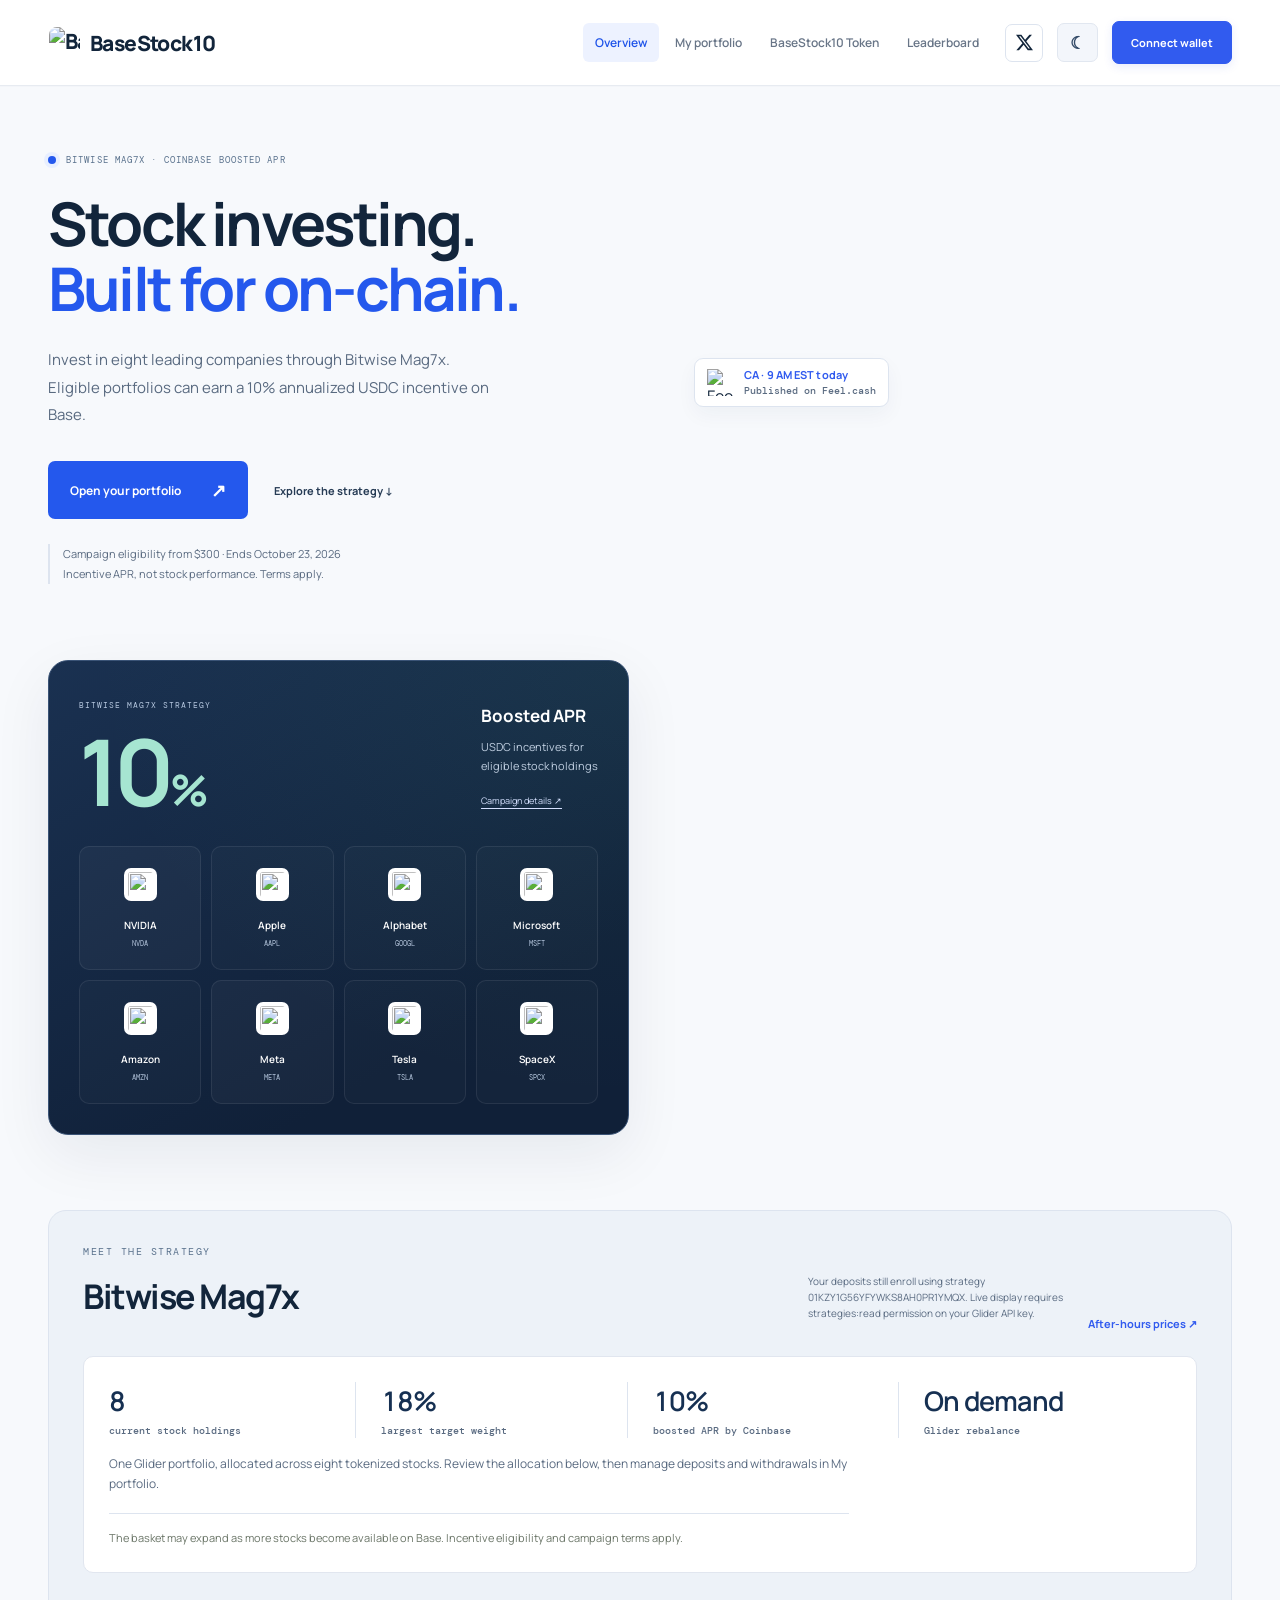
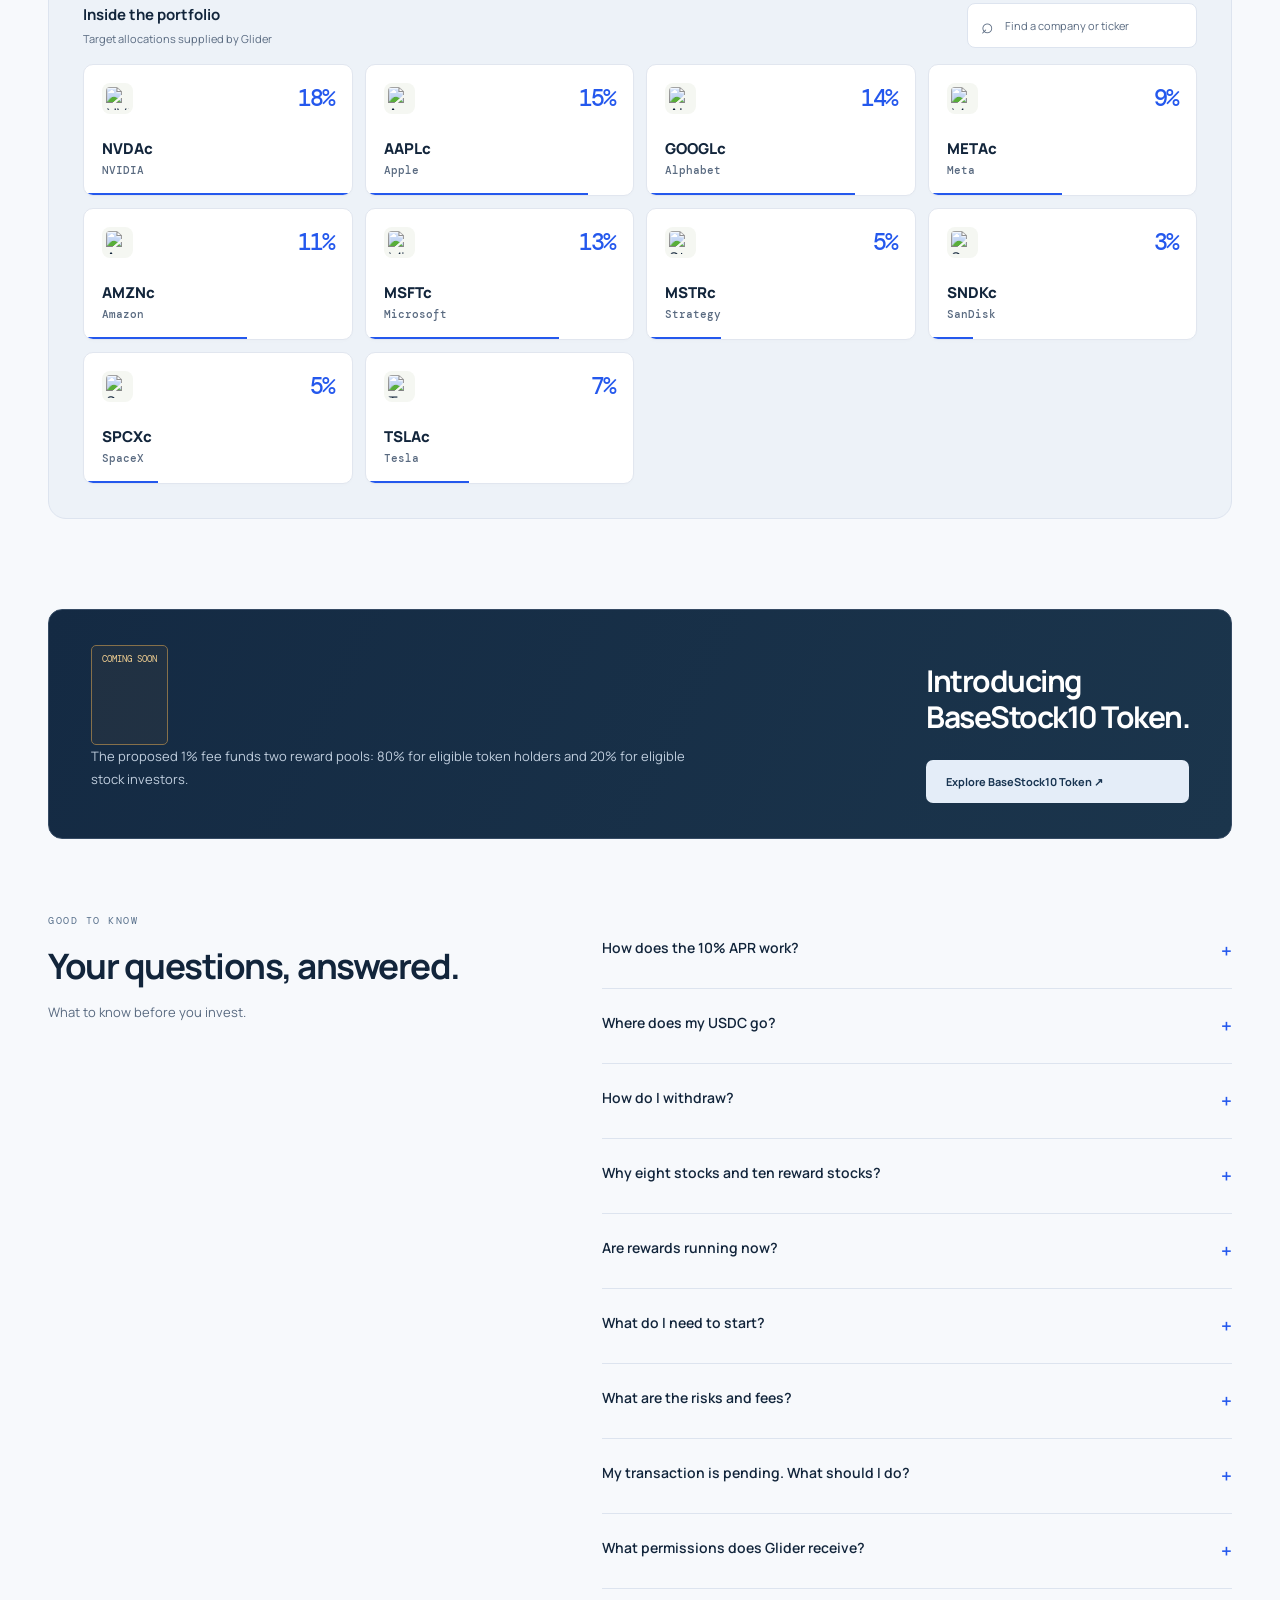
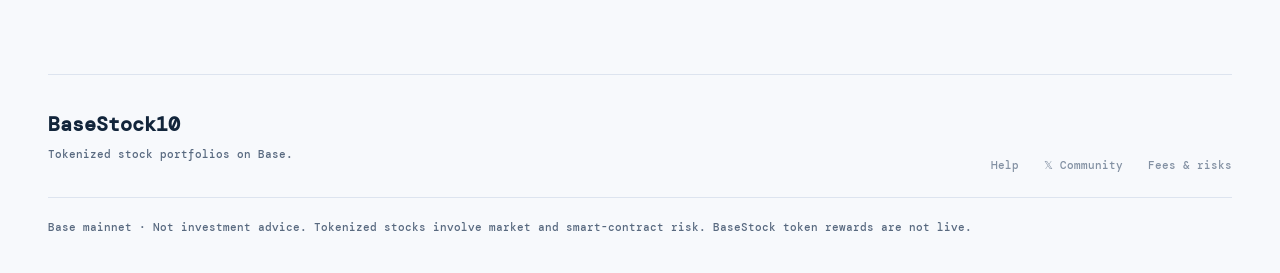
==== commit 43a4d2d3: "Add Feel.cash launch timing notices" ====
--- a/public/index.html
+++ b/public/index.html
@@ -43,7 +43,7 @@
           <p class="network"><span class="dot"></span> Base network · 25 USDC minimum</p>
         </div>
         <div class="hero-banner" role="img" aria-label="Base Stock 10 banner"></div>
-        <div class="hero-coming" aria-label="CA coming soon on feel.com"><img src="https://feel.cash/assets/_charms/assets/images/feel-mark.ec4197c94f8e816521a6d2f2d7f7fb6d.webp" alt="Feel" /><span><b>CA</b><small>Coming soon on feel.com</small></span></div>
+        <div class="hero-coming" aria-label="Contract address announcement at 9 AM EST today on Feel.cash"><img src="https://feel.cash/assets/_charms/assets/images/feel-mark.ec4197c94f8e816521a6d2f2d7f7fb6d.webp" alt="Feel.cash" /><span><b>CA · 9 AM EST today</b><small>Published on Feel.cash</small></span></div>
         <aside class="balance-card" id="holdings">
           <div class="card-top"><span>YOUR PORTFOLIO</span><span class="status">NOT CONNECTED</span></div>
           <div class="balance" id="investment-value">$0.00</div><p class="muted">Your current Glider portfolio value.</p>
--- a/public/polish.css
+++ b/public/polish.css
@@ -8,6 +8,7 @@
 .top-social,.theme-toggle{min-width:38px;min-height:38px}.theme-toggle>span:last-child{display:none}.nav>.primary-connect,[data-theme="dark"] .nav>.primary-connect{background:#315bef;color:#fff;border:1px solid #315bef;box-shadow:0 3px 10px #2346d51a}
 .nav>.primary-connect:hover,[data-theme="dark"] .nav>.primary-connect:hover{background:#2347d3;color:#fff}
 .hero{padding-top:68px;gap:65px}.hero h1{letter-spacing:-2.8px;line-height:1.08}.hero .lede{font-size:15px;color:var(--muted)}.hero .eyebrow{letter-spacing:1.1px}.hero .campaign-caption{font-family:Manrope,sans-serif;font-size:11px;line-height:1.8;color:var(--muted);border-left:2px solid var(--line);padding-left:13px;margin-top:25px}
+.hero-coming,.feel-launch{display:inline-flex;align-items:center;gap:10px;width:max-content;max-width:100%;padding:9px 12px;border:1px solid var(--line);border-radius:9px;background:var(--card);box-shadow:0 8px 20px #17365c0b}.hero-coming{position:relative;left:auto;bottom:auto;z-index:2;margin-top:16px}.hero-coming img,.feel-launch img{width:27px;height:27px;object-fit:contain}.hero-coming span,.feel-launch span{display:grid;gap:3px;font-family:Manrope,sans-serif;line-height:1.2}.hero-coming b,.feel-launch b{color:var(--accent);font-size:11px;letter-spacing:.1px}.hero-coming small,.feel-launch small{font-size:10px;color:var(--muted)}.feel-launch{margin-top:20px}
 .market-art{background:linear-gradient(150deg,#1a3151,#102038 75%);border-color:#3a5376;border-radius:20px;padding:30px}.market-art:before{background:radial-gradient(ellipse at 100% 0%,#4ba6911a,transparent 65%)}.apr-highlight strong{color:#a6e5d1;letter-spacing:-5px}.apr-highlight>div>span{color:#b6c8e0}.apr-highlight p{color:#c0cfe1}.apr-highlight a{color:#d5e1ff;text-underline-offset:4px}.company-tile{border-radius:10px;background:#ffffff05;border-color:#ffffff14}.company-tile small{color:#afc0d7}.company-tile span{font-size:10px}.company-tile img{width:33px;height:33px}.tile-0,.tile-5{background:#ffffff09}
 .portfolio{background:#edf2f8;border-radius:18px;border:1px solid var(--line);padding:34px}.section-heading h2{font-size:34px}.strategy-heading{gap:20px;margin-bottom:25px}.strategy-heading>p{margin-left:auto;max-width:260px;color:var(--muted)}.strategy-heading .research-link{font-size:11px;color:var(--accent)}.strategy-snapshot{box-shadow:none;border-radius:10px}.snapshot-top{display:none}.snapshot-metrics{margin-top:0}.snapshot-metrics b{font-variant-numeric:tabular-nums;font-size:27px}.snapshot-metrics small{font-size:10px;line-height:1.5;color:var(--muted)}.strategy-snapshot>p{font-size:12px;color:var(--muted)}
 .stock-toolbar{display:flex;justify-content:space-between;align-items:center;gap:20px;margin:30px 0 16px}.stock-toolbar h3{font-size:15px;margin:0}.stock-toolbar p{font-size:11px;color:var(--muted);margin:6px 0 0}.stock-search{display:flex;align-items:center;gap:9px;padding:11px 13px;border:1px solid var(--line);border-radius:8px;background:var(--card);color:var(--muted)}.stock-search>span{font-size:21px;line-height:1}.stock-search input{width:180px;min-width:0;background:none;border:0;color:var(--ink);font:11px Manrope,sans-serif;outline-offset:7px}.stock-search input::placeholder{color:var(--muted)}.stock-search-empty{padding:25px;text-align:center;font-size:13px;color:var(--muted);border:1px dashed var(--line);border-radius:9px}.asset{border-radius:10px}.asset .asset-ticker{font-size:15px}.asset-name{font-size:11px}.asset-weight{font-variant-numeric:tabular-nums;font-size:23px}.asset-bar{height:2px}
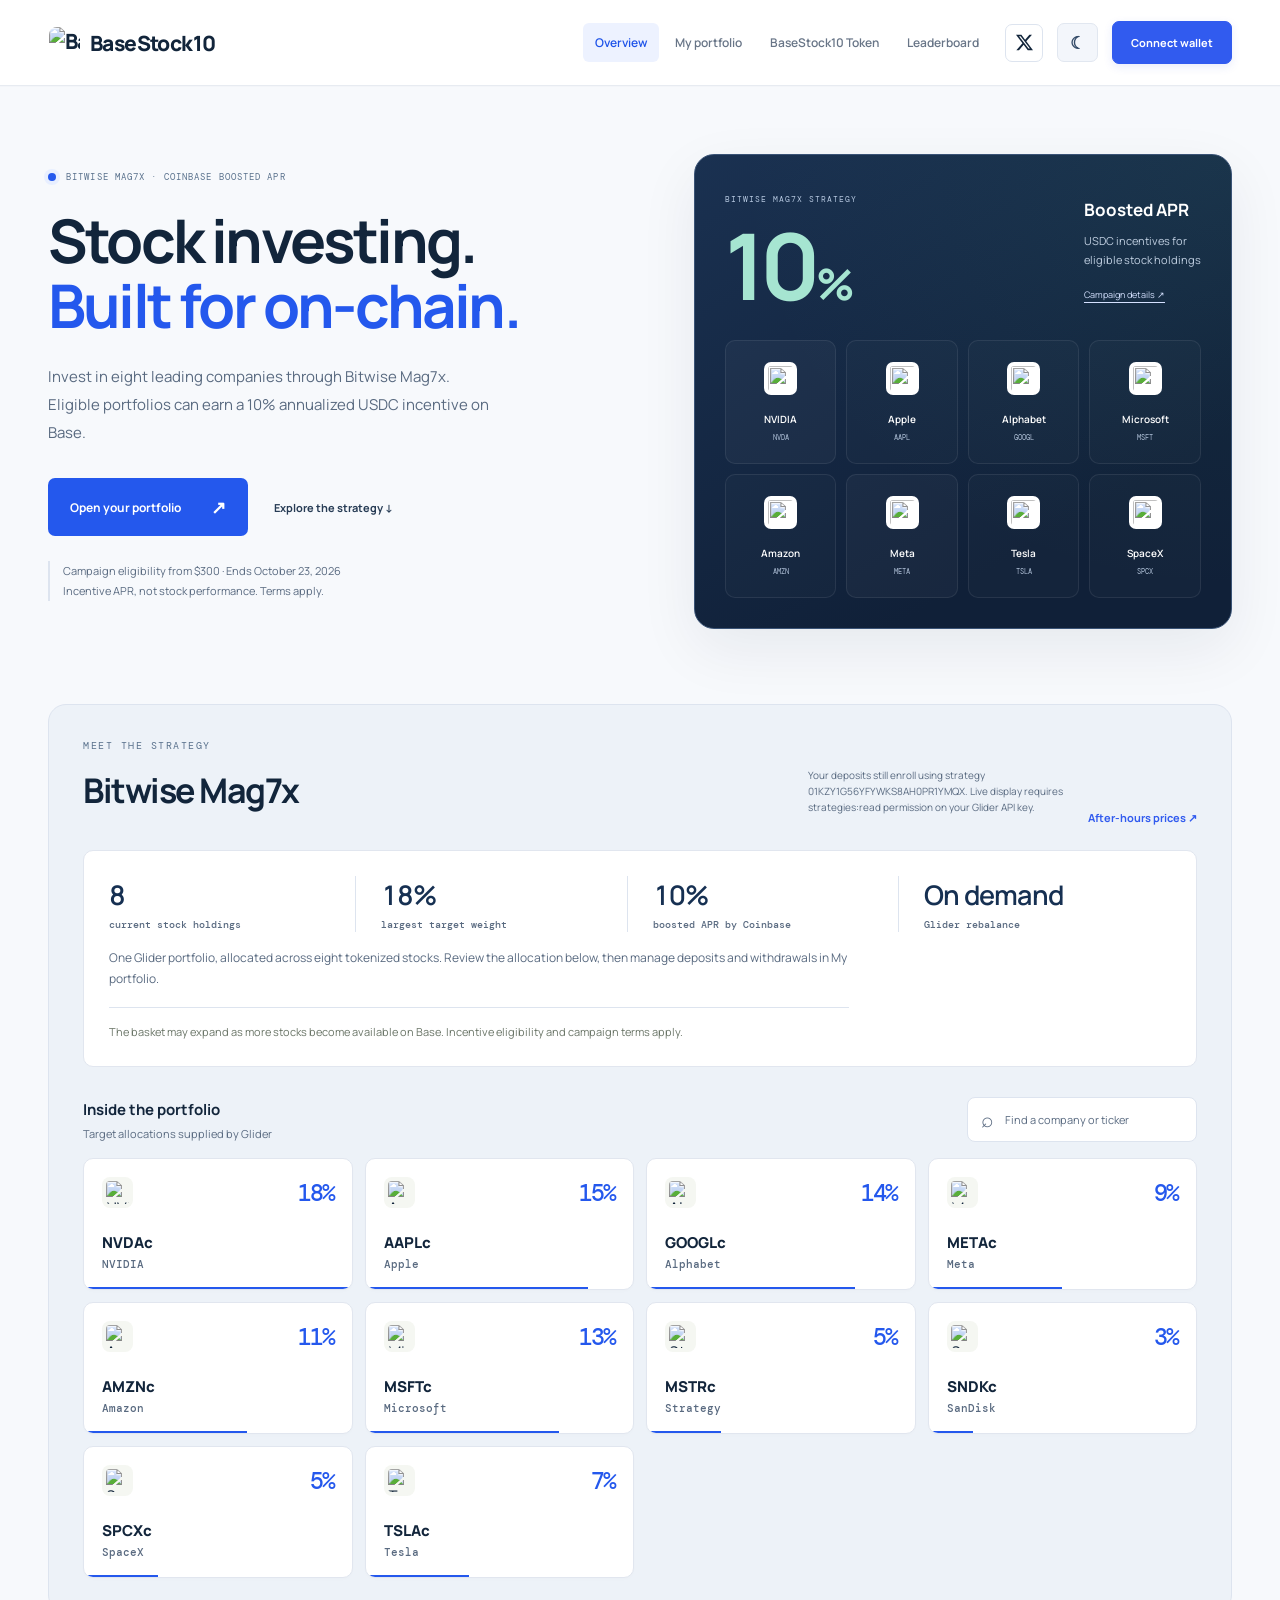
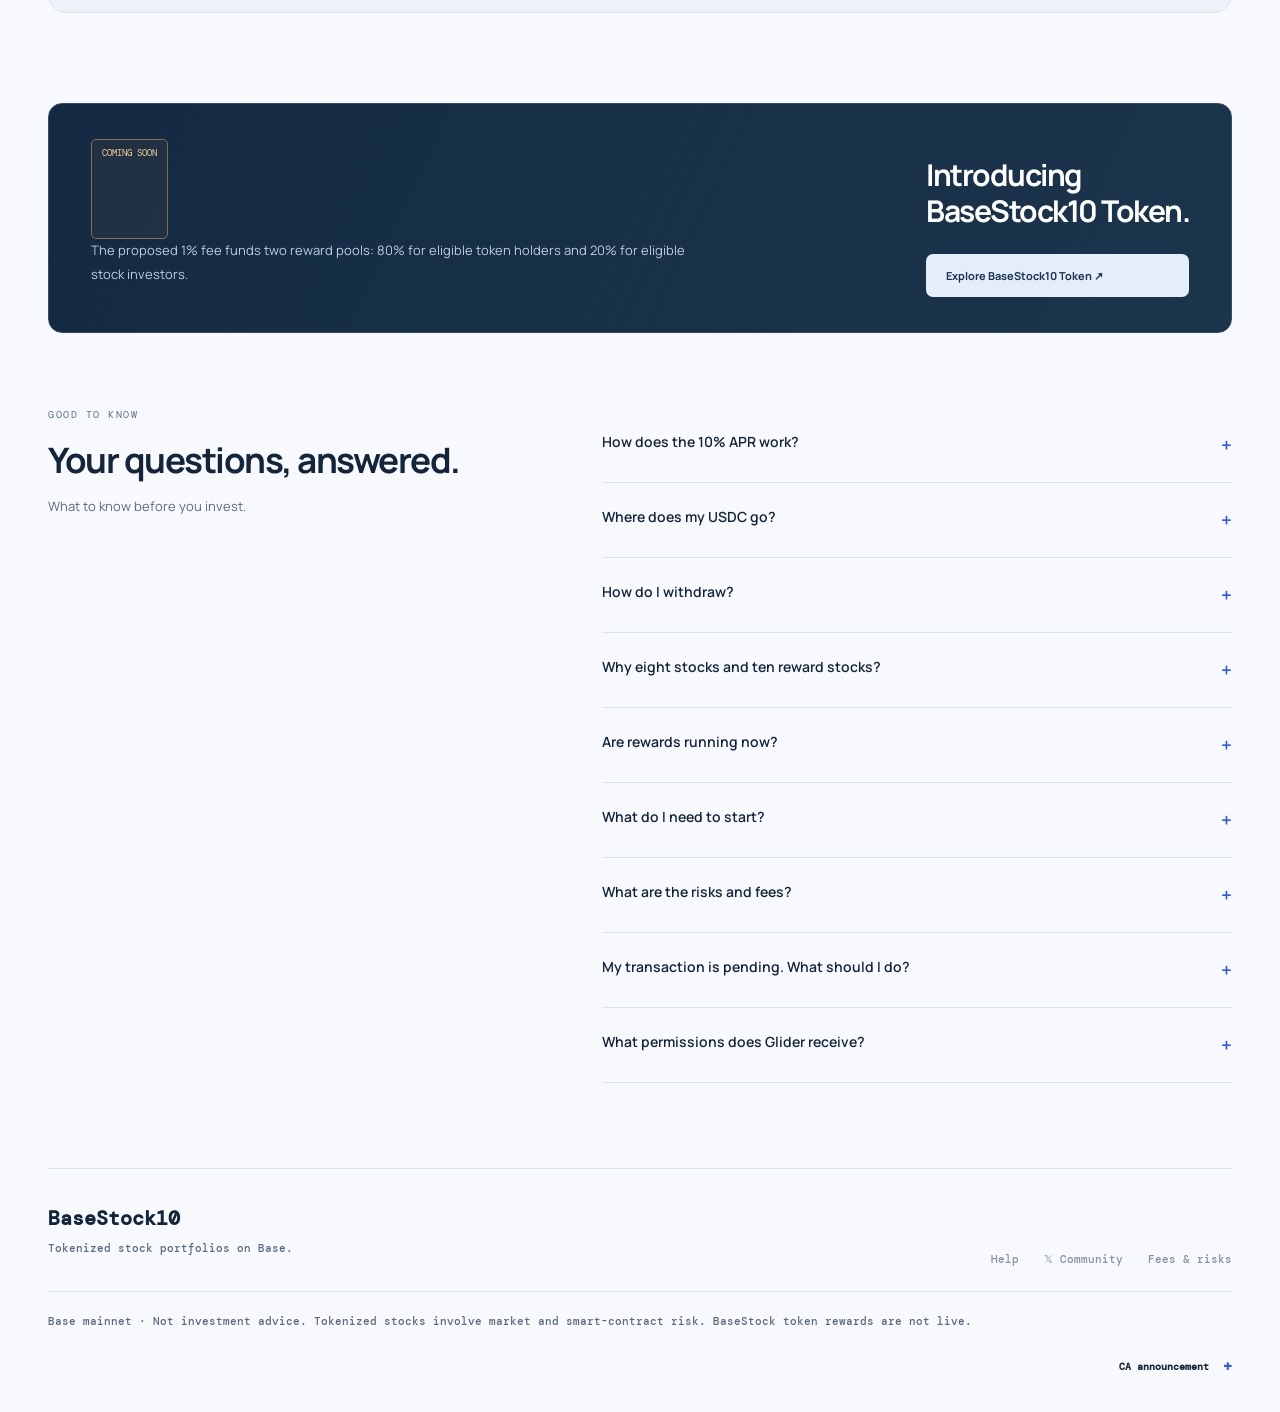
==== commit ad18f344: "Move CA announcement to footer disclosure" ====
--- a/public/index.html
+++ b/public/index.html
@@ -43,7 +43,6 @@
           <p class="network"><span class="dot"></span> Base network · 25 USDC minimum</p>
         </div>
         <div class="hero-banner" role="img" aria-label="Base Stock 10 banner"></div>
-        <div class="hero-coming" aria-label="Contract address announcement at 9 AM EST today on Feel.cash"><img src="https://feel.cash/assets/_charms/assets/images/feel-mark.ec4197c94f8e816521a6d2f2d7f7fb6d.webp" alt="Feel.cash" /><span><b>CA · 9 AM EST today</b><small>Published on Feel.cash</small></span></div>
         <aside class="balance-card" id="holdings">
           <div class="card-top"><span>YOUR PORTFOLIO</span><span class="status">NOT CONNECTED</span></div>
           <div class="balance" id="investment-value">$0.00</div><p class="muted">Your current Glider portfolio value.</p>
--- a/public/polish.css
+++ b/public/polish.css
@@ -8,7 +8,7 @@
 .top-social,.theme-toggle{min-width:38px;min-height:38px}.theme-toggle>span:last-child{display:none}.nav>.primary-connect,[data-theme="dark"] .nav>.primary-connect{background:#315bef;color:#fff;border:1px solid #315bef;box-shadow:0 3px 10px #2346d51a}
 .nav>.primary-connect:hover,[data-theme="dark"] .nav>.primary-connect:hover{background:#2347d3;color:#fff}
 .hero{padding-top:68px;gap:65px}.hero h1{letter-spacing:-2.8px;line-height:1.08}.hero .lede{font-size:15px;color:var(--muted)}.hero .eyebrow{letter-spacing:1.1px}.hero .campaign-caption{font-family:Manrope,sans-serif;font-size:11px;line-height:1.8;color:var(--muted);border-left:2px solid var(--line);padding-left:13px;margin-top:25px}
-.hero-coming,.feel-launch{display:inline-flex;align-items:center;gap:10px;width:max-content;max-width:100%;padding:9px 12px;border:1px solid var(--line);border-radius:9px;background:var(--card);box-shadow:0 8px 20px #17365c0b}.hero-coming{position:relative;left:auto;bottom:auto;z-index:2;margin-top:16px}.hero-coming img,.feel-launch img{width:27px;height:27px;object-fit:contain}.hero-coming span,.feel-launch span{display:grid;gap:3px;font-family:Manrope,sans-serif;line-height:1.2}.hero-coming b,.feel-launch b{color:var(--accent);font-size:11px;letter-spacing:.1px}.hero-coming small,.feel-launch small{font-size:10px;color:var(--muted)}.feel-launch{margin-top:20px}
+.ca-disclosure{margin-left:auto;max-width:290px;font-size:10px;color:var(--muted)}.ca-disclosure summary{display:flex;align-items:center;justify-content:space-between;gap:14px;cursor:pointer;list-style:none;color:var(--ink);font-weight:700}.ca-disclosure summary span{color:var(--accent);font-size:15px}.ca-disclosure[open] summary span{transform:rotate(45deg)}.ca-disclosure>div{display:flex;gap:10px;padding-top:13px;margin-top:11px;border-top:1px solid var(--line)}.ca-disclosure img{width:27px;height:27px;object-fit:contain}.ca-disclosure p{margin:0;display:grid;gap:4px;line-height:1.5}.ca-disclosure b{color:var(--ink);font-size:10px}.ca-disclosure small{font-size:9px;line-height:1.55}
 .market-art{background:linear-gradient(150deg,#1a3151,#102038 75%);border-color:#3a5376;border-radius:20px;padding:30px}.market-art:before{background:radial-gradient(ellipse at 100% 0%,#4ba6911a,transparent 65%)}.apr-highlight strong{color:#a6e5d1;letter-spacing:-5px}.apr-highlight>div>span{color:#b6c8e0}.apr-highlight p{color:#c0cfe1}.apr-highlight a{color:#d5e1ff;text-underline-offset:4px}.company-tile{border-radius:10px;background:#ffffff05;border-color:#ffffff14}.company-tile small{color:#afc0d7}.company-tile span{font-size:10px}.company-tile img{width:33px;height:33px}.tile-0,.tile-5{background:#ffffff09}
 .portfolio{background:#edf2f8;border-radius:18px;border:1px solid var(--line);padding:34px}.section-heading h2{font-size:34px}.strategy-heading{gap:20px;margin-bottom:25px}.strategy-heading>p{margin-left:auto;max-width:260px;color:var(--muted)}.strategy-heading .research-link{font-size:11px;color:var(--accent)}.strategy-snapshot{box-shadow:none;border-radius:10px}.snapshot-top{display:none}.snapshot-metrics{margin-top:0}.snapshot-metrics b{font-variant-numeric:tabular-nums;font-size:27px}.snapshot-metrics small{font-size:10px;line-height:1.5;color:var(--muted)}.strategy-snapshot>p{font-size:12px;color:var(--muted)}
 .stock-toolbar{display:flex;justify-content:space-between;align-items:center;gap:20px;margin:30px 0 16px}.stock-toolbar h3{font-size:15px;margin:0}.stock-toolbar p{font-size:11px;color:var(--muted);margin:6px 0 0}.stock-search{display:flex;align-items:center;gap:9px;padding:11px 13px;border:1px solid var(--line);border-radius:8px;background:var(--card);color:var(--muted)}.stock-search>span{font-size:21px;line-height:1}.stock-search input{width:180px;min-width:0;background:none;border:0;color:var(--ink);font:11px Manrope,sans-serif;outline-offset:7px}.stock-search input::placeholder{color:var(--muted)}.stock-search-empty{padding:25px;text-align:center;font-size:13px;color:var(--muted);border:1px dashed var(--line);border-radius:9px}.asset{border-radius:10px}.asset .asset-ticker{font-size:15px}.asset-name{font-size:11px}.asset-weight{font-variant-numeric:tabular-nums;font-size:23px}.asset-bar{height:2px}
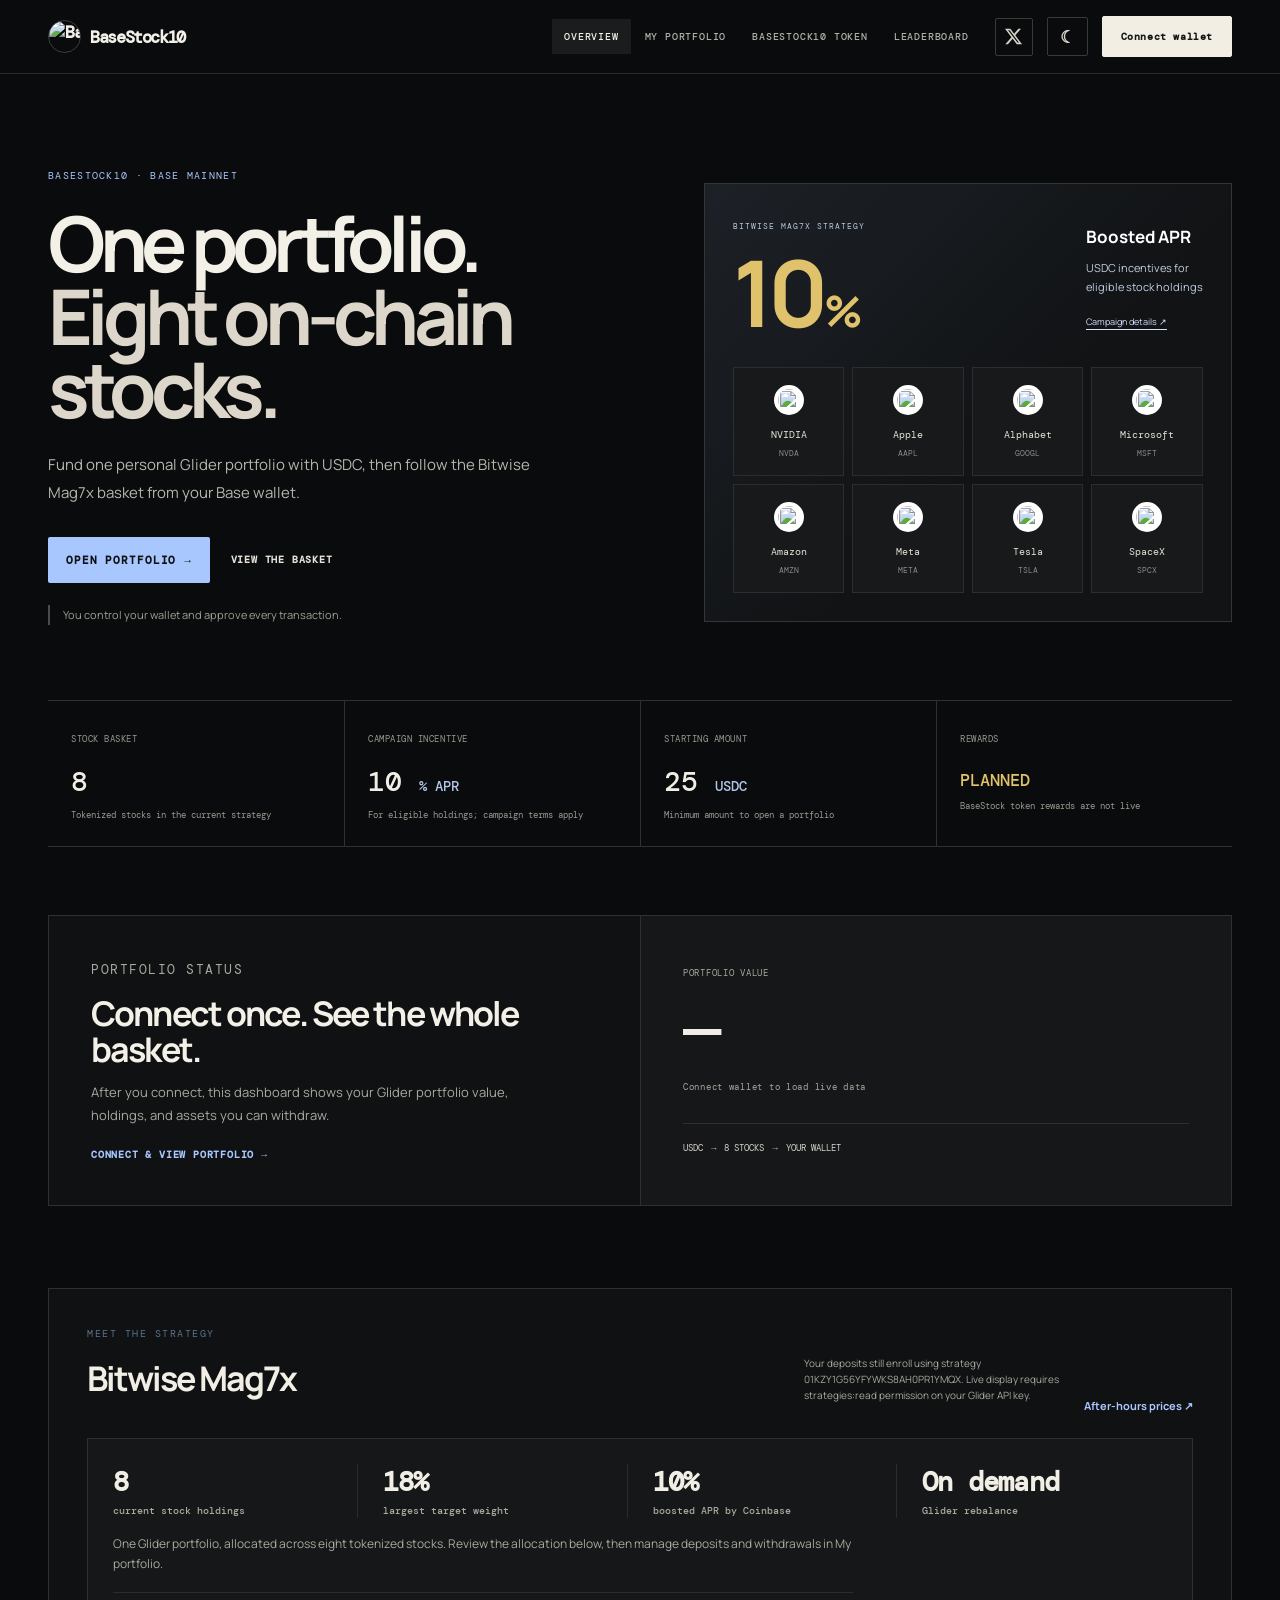
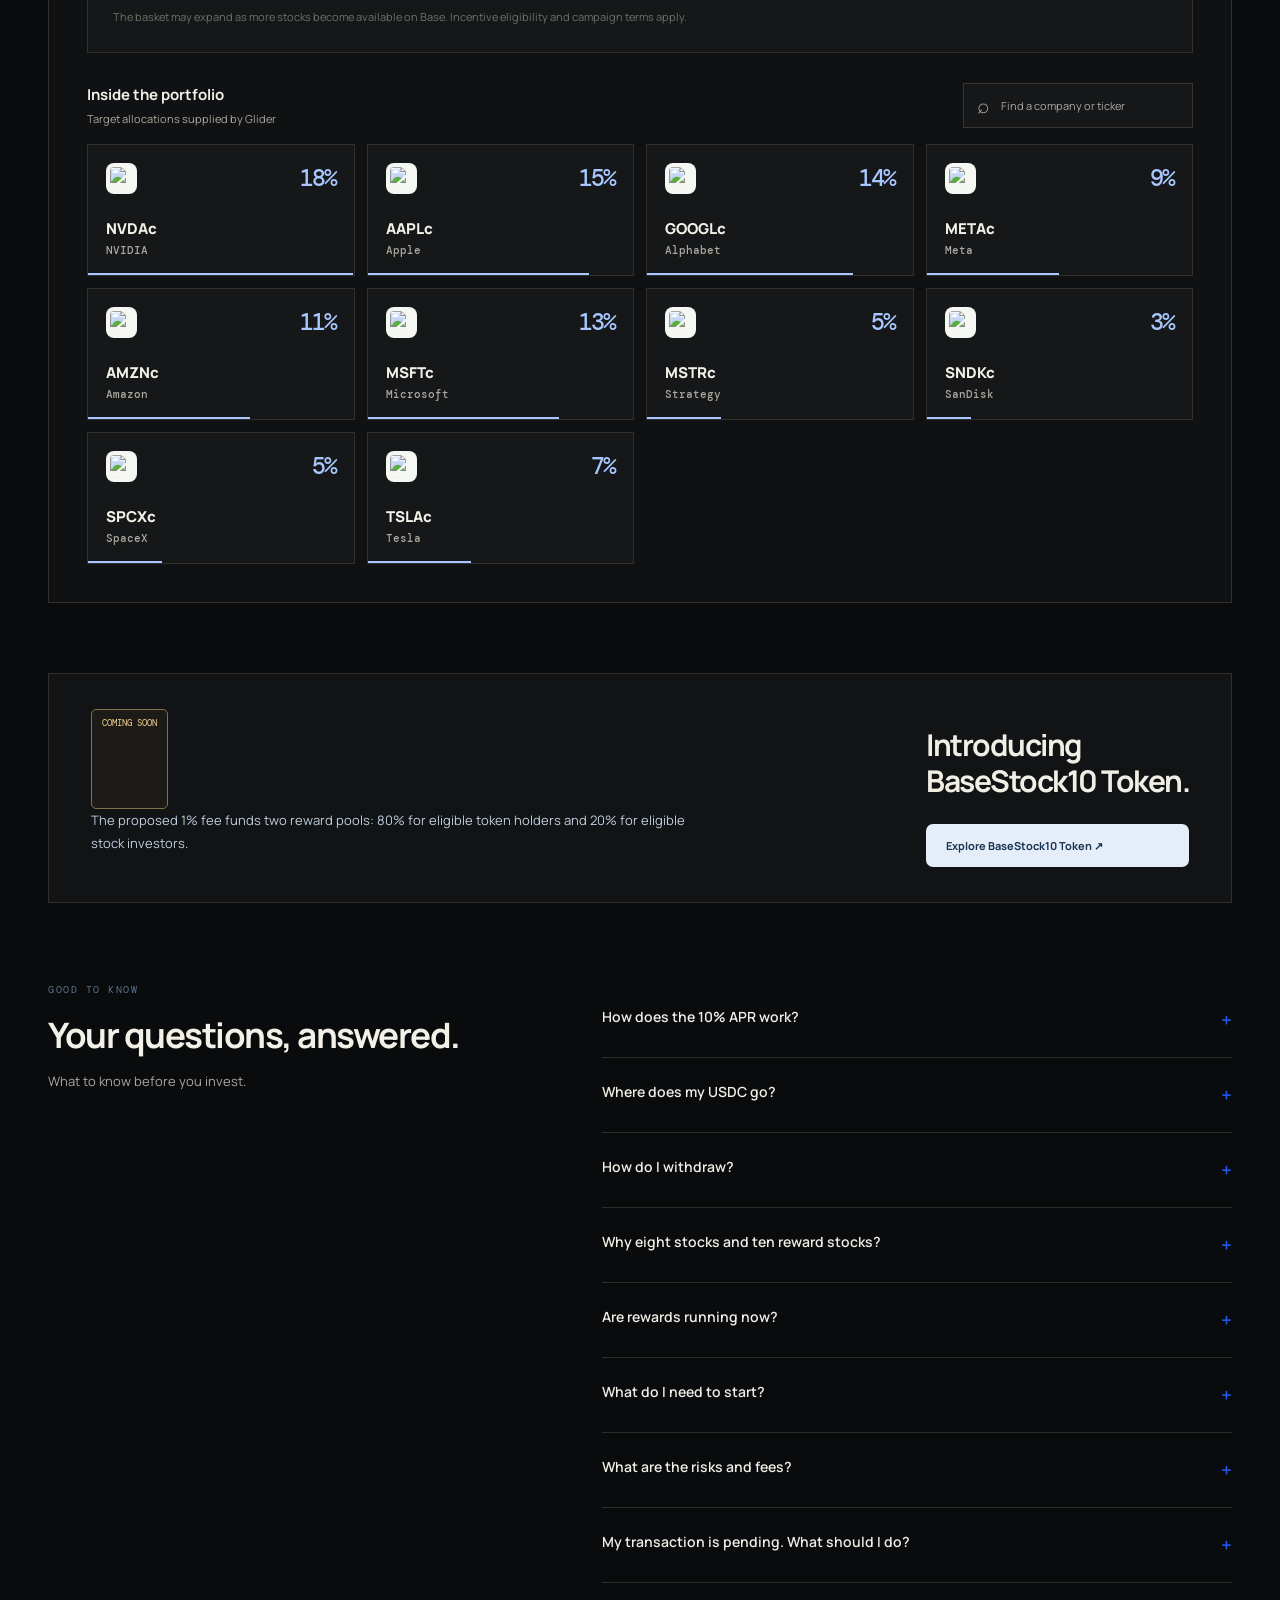
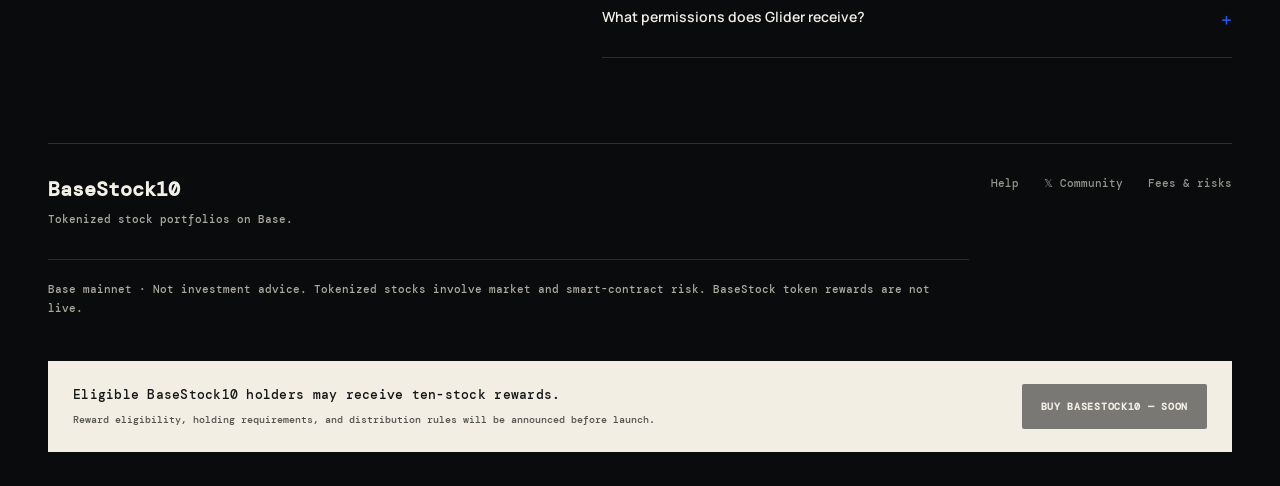
==== commit 25b3d0c0: "Publish index-style BaseStock10 website" ====
--- a/public/index.html
+++ b/public/index.html
@@ -21,6 +21,7 @@
     <link rel="stylesheet" href="enterprise.css" />
     <link rel="stylesheet" href="theme.css" />
     <link rel="stylesheet" href="polish.css" />
+    <link rel="stylesheet" href="index-preview.css" />
     <link rel="stylesheet" href="transactions.css" />
     <link rel="stylesheet" href="safety.css" />
   </head>
@@ -43,6 +44,7 @@
           <p class="network"><span class="dot"></span> Base network · 25 USDC minimum</p>
         </div>
         <div class="hero-banner" role="img" aria-label="Base Stock 10 banner"></div>
+        <div class="hero-coming" aria-label="CA coming soon on feel.com"><img src="https://feel.cash/assets/_charms/assets/images/feel-mark.ec4197c94f8e816521a6d2f2d7f7fb6d.webp" alt="Feel" /><span><b>CA</b><small>Coming soon on feel.com</small></span></div>
         <aside class="balance-card" id="holdings">
           <div class="card-top"><span>YOUR PORTFOLIO</span><span class="status">NOT CONNECTED</span></div>
           <div class="balance" id="investment-value">$0.00</div><p class="muted">Your current Glider portfolio value.</p>
--- a/public/polish.css
+++ b/public/polish.css
@@ -8,7 +8,6 @@
 .top-social,.theme-toggle{min-width:38px;min-height:38px}.theme-toggle>span:last-child{display:none}.nav>.primary-connect,[data-theme="dark"] .nav>.primary-connect{background:#315bef;color:#fff;border:1px solid #315bef;box-shadow:0 3px 10px #2346d51a}
 .nav>.primary-connect:hover,[data-theme="dark"] .nav>.primary-connect:hover{background:#2347d3;color:#fff}
 .hero{padding-top:68px;gap:65px}.hero h1{letter-spacing:-2.8px;line-height:1.08}.hero .lede{font-size:15px;color:var(--muted)}.hero .eyebrow{letter-spacing:1.1px}.hero .campaign-caption{font-family:Manrope,sans-serif;font-size:11px;line-height:1.8;color:var(--muted);border-left:2px solid var(--line);padding-left:13px;margin-top:25px}
-.ca-disclosure{margin-left:auto;max-width:290px;font-size:10px;color:var(--muted)}.ca-disclosure summary{display:flex;align-items:center;justify-content:space-between;gap:14px;cursor:pointer;list-style:none;color:var(--ink);font-weight:700}.ca-disclosure summary span{color:var(--accent);font-size:15px}.ca-disclosure[open] summary span{transform:rotate(45deg)}.ca-disclosure>div{display:flex;gap:10px;padding-top:13px;margin-top:11px;border-top:1px solid var(--line)}.ca-disclosure img{width:27px;height:27px;object-fit:contain}.ca-disclosure p{margin:0;display:grid;gap:4px;line-height:1.5}.ca-disclosure b{color:var(--ink);font-size:10px}.ca-disclosure small{font-size:9px;line-height:1.55}
 .market-art{background:linear-gradient(150deg,#1a3151,#102038 75%);border-color:#3a5376;border-radius:20px;padding:30px}.market-art:before{background:radial-gradient(ellipse at 100% 0%,#4ba6911a,transparent 65%)}.apr-highlight strong{color:#a6e5d1;letter-spacing:-5px}.apr-highlight>div>span{color:#b6c8e0}.apr-highlight p{color:#c0cfe1}.apr-highlight a{color:#d5e1ff;text-underline-offset:4px}.company-tile{border-radius:10px;background:#ffffff05;border-color:#ffffff14}.company-tile small{color:#afc0d7}.company-tile span{font-size:10px}.company-tile img{width:33px;height:33px}.tile-0,.tile-5{background:#ffffff09}
 .portfolio{background:#edf2f8;border-radius:18px;border:1px solid var(--line);padding:34px}.section-heading h2{font-size:34px}.strategy-heading{gap:20px;margin-bottom:25px}.strategy-heading>p{margin-left:auto;max-width:260px;color:var(--muted)}.strategy-heading .research-link{font-size:11px;color:var(--accent)}.strategy-snapshot{box-shadow:none;border-radius:10px}.snapshot-top{display:none}.snapshot-metrics{margin-top:0}.snapshot-metrics b{font-variant-numeric:tabular-nums;font-size:27px}.snapshot-metrics small{font-size:10px;line-height:1.5;color:var(--muted)}.strategy-snapshot>p{font-size:12px;color:var(--muted)}
 .stock-toolbar{display:flex;justify-content:space-between;align-items:center;gap:20px;margin:30px 0 16px}.stock-toolbar h3{font-size:15px;margin:0}.stock-toolbar p{font-size:11px;color:var(--muted);margin:6px 0 0}.stock-search{display:flex;align-items:center;gap:9px;padding:11px 13px;border:1px solid var(--line);border-radius:8px;background:var(--card);color:var(--muted)}.stock-search>span{font-size:21px;line-height:1}.stock-search input{width:180px;min-width:0;background:none;border:0;color:var(--ink);font:11px Manrope,sans-serif;outline-offset:7px}.stock-search input::placeholder{color:var(--muted)}.stock-search-empty{padding:25px;text-align:center;font-size:13px;color:var(--muted);border:1px dashed var(--line);border-radius:9px}.asset{border-radius:10px}.asset .asset-ticker{font-size:15px}.asset-name{font-size:11px}.asset-weight{font-variant-numeric:tabular-nums;font-size:23px}.asset-bar{height:2px}
--- a/public/index-preview.css
+++ b/public/index-preview.css
@@ -0,0 +1,14 @@
+/* Local only: original visual system replaced with a protocol-style BaseStock10 preview. */
+body.index-preview{--ink:#f3f0e8;--paper:#0a0b0c;--card:#111315;--line:#2b2d2d;--muted:#aaa99f;--accent:#a8c7ff;--secondary:#e0c16c;background:#0a0b0c;color:#f3f0e8;font-family:Manrope,sans-serif}
+body.index-preview .preview-bar{background:#17191b;border-bottom:1px solid #302f2b;color:#b5b2a9;font:9px 'DM Mono',monospace;letter-spacing:.08em;padding:9px max(24px,calc((100vw - 1240px)/2));display:flex;justify-content:space-between}.index-preview .preview-bar a{color:#d8d3c7;text-decoration:none;margin-left:16px}.index-preview .preview-bar a[aria-current]{color:#a8c7ff}
+.index-preview .nav{background:#0a0b0c;border-bottom:1px solid #292a2b;box-shadow:none;height:74px}.index-preview .brand{color:#f3f0e8;font:700 17px 'DM Mono',monospace;letter-spacing:-.08em}.index-preview .brand-avatar{border-radius:50%;filter:saturate(.85)}.index-preview .nav nav{gap:2px}.index-preview .nav nav button{font:500 10px 'DM Mono',monospace;letter-spacing:.08em;color:#b1b0a8;text-transform:uppercase;border-radius:0}.index-preview .nav nav button[aria-current],.index-preview .nav nav button:hover{color:#f3f0e8;background:#1a1c1e}.index-preview .nav>.primary-connect{background:#f2eee4;color:#141516;border:1px solid #f2eee4;border-radius:2px;font:700 10px 'DM Mono',monospace;letter-spacing:.06em;box-shadow:none}.index-preview .top-social,.index-preview .theme-toggle{border-radius:2px;background:transparent;border-color:#393936;color:#d5d1c8}
+.index-preview .hero{padding:95px 0 64px;grid-template-columns:minmax(0,1.05fr) minmax(330px,.95fr);gap:72px}.index-preview .hero .eyebrow{font:10px 'DM Mono',monospace;color:#a8c7ff;letter-spacing:.13em}.index-preview .hero h1{font-size:clamp(54px,6vw,88px);letter-spacing:-.075em;line-height:.95;margin:25px 0}.index-preview .hero h1 em{color:#dcd7ca;font-style:normal}.index-preview .hero .lede{color:#b7b5ad;font-size:15px;line-height:1.9;max-width:515px}.index-preview .hero-tags{margin-top:27px;display:flex;gap:7px;flex-wrap:wrap}.index-preview .hero-tags span{font:9px 'DM Mono',monospace;color:#cecbc2;border:1px solid #363633;padding:7px 9px}.index-preview .hero-actions{gap:21px;margin:29px 0 18px}.index-preview .hero-actions .button{border-radius:2px;background:#a8c7ff;color:#0f1113;font:700 11px 'DM Mono',monospace;letter-spacing:.08em;padding:16px 18px}.index-preview .hero-actions .text-link{font:600 10px 'DM Mono',monospace;color:#e4e0d7;letter-spacing:.08em;text-decoration:none}.index-preview .campaign-caption{border-color:#4a4d4b;color:#9f9e96;margin-top:22px}
+.index-preview .market-art{background:#111315;border:1px solid #343633;border-radius:0;padding:28px;transform:none;box-shadow:none}.index-preview .market-art:before{background:linear-gradient(135deg,#a8c7ff14,transparent 58%)}.index-preview .art-heading{color:#b8b5ac;font:9px 'DM Mono',monospace;letter-spacing:.12em}.index-preview .company-mosaic{gap:8px}.index-preview .company-tile{background:#17191b;border-color:#2b2d2e;border-radius:0;padding:17px 4px}.index-preview .company-tile img{border-radius:50%;width:30px;height:30px;margin-bottom:13px}.index-preview .company-tile span{color:#e7e3da;font:10px 'DM Mono',monospace}.index-preview .company-tile small{color:#888a89;font:8px 'DM Mono',monospace}.index-preview .art-caption{color:#e4e0d6;border-top-color:#343533}.index-preview .base-symbol{background:#a8c7ff;color:#101114;border-radius:0}.index-preview .apr-highlight strong{color:#e0c16c}
+.index-preview .protocol-strip{display:grid;grid-template-columns:repeat(4,1fr);border-top:1px solid #30312f;border-bottom:1px solid #30312f;margin-bottom:68px}.index-preview .protocol-strip>div{padding:24px 23px;border-left:1px solid #30312f;min-height:135px}.index-preview .protocol-strip>div:first-child{border-left:0}.index-preview .protocol-strip span,.index-preview .protocol-strip p{font:9px 'DM Mono',monospace;letter-spacing:.06em;color:#999991}.index-preview .protocol-strip strong{display:block;color:#f1eee5;font:500 28px 'DM Mono',monospace;margin:16px 0 8px}.index-preview .protocol-strip strong small{font-size:14px;color:#b4c7eb}.index-preview .protocol-strip>div:last-child strong{font-size:17px;color:#e0c16c;margin-top:22px}.index-preview .protocol-strip p{line-height:1.6;margin:0;letter-spacing:0}
+.index-preview .index-status{display:grid;grid-template-columns:1fr 1fr;gap:0;border:1px solid #30312f;margin-bottom:82px;background:#101113}.index-preview .index-status>div{padding:42px}.index-preview .index-status h2{font-size:34px;letter-spacing:-.055em;line-height:1.05;margin:13px 0}.index-preview .index-status p{color:#aaa99f;font-size:13px;line-height:1.8;max-width:430px}.index-preview .index-status a{font:700 10px 'DM Mono',monospace;color:#a8c7ff;letter-spacing:.08em;text-decoration:none}.index-preview .status-board{border-left:1px solid #30312f;background:#151719;display:flex;flex-direction:column;justify-content:center}.index-preview .status-board>span,.index-preview .status-board small{font:9px 'DM Mono',monospace;color:#aaa99f;letter-spacing:.08em}.index-preview .status-board strong{font:500 64px 'DM Mono',monospace;letter-spacing:-.12em;margin:13px 0 6px;color:#f0ede6}.index-preview .status-board>div{display:flex;gap:8px;align-items:center;margin-top:30px;padding-top:18px;border-top:1px solid #30312f}.index-preview .status-board b{font:9px 'DM Mono',monospace;color:#d7d3c9}.index-preview .status-board b:nth-child(even){color:#a8c7ff}
+.index-preview .portfolio{background:#101113;border:1px solid #30312f;border-radius:0;padding:38px;margin-bottom:70px}.index-preview .section-heading h2,.index-preview .strategy-heading h2{color:#f1eee5;letter-spacing:-.06em}.index-preview .strategy-heading>p,.index-preview .strategy-snapshot>p{color:#aaa99f}.index-preview .strategy-snapshot{background:#151719;border:1px solid #30312f;border-radius:0}.index-preview .snapshot-metrics b{color:#f1eee5;font-family:'DM Mono',monospace}.index-preview .stock-search{background:#151719;border-color:#363735;border-radius:0}.index-preview .asset{background:#151719;border-color:#30312f;border-radius:0;box-shadow:none}.index-preview .asset-weight{color:#a8c7ff}.index-preview .asset-bar{background:#a8c7ff}
+.index-preview .rewards-teaser,.index-preview .rewards{background:#111315;border-color:#30312f;border-radius:0}.index-preview .rewards-teaser{margin-bottom:70px}.index-preview .rewards h2,.index-preview .rewards-teaser h2{color:#f1eee5}.index-preview .split-card{background:#17191b;border-color:#30312f;border-radius:0}.index-preview .split-card span{color:#a8c7ff}.index-preview .eligibility-cards article,.index-preview .reward-stock-row,.index-preview .leader-row{background:#111315;border-color:#30312f;border-radius:0}.index-preview .eligibility-number{color:#e0c16c}.index-preview .faq{border-top-color:#30312f}.index-preview .faq summary{color:#f0ede6}.index-preview footer.shell{border-top-color:#30312f;color:#94948d}.index-preview .footer-statement{color:#f0ede6}
+.index-preview footer.shell{display:grid;grid-template-columns:1fr auto;align-items:start;gap:22px;padding-top:32px;padding-bottom:34px}.index-preview .buy-launch{grid-column:1/-1;display:grid;grid-template-columns:minmax(0,1fr) auto;gap:6px 30px;align-items:center;margin-top:20px;padding:23px 25px;background:#f2eee4;color:#151617}.index-preview .buy-launch p{margin:0;font:500 13px 'DM Mono',monospace;letter-spacing:.02em}.index-preview .buy-launch small{font-size:10px;line-height:1.6;color:#53534f}.index-preview .buy-launch button{grid-column:2;grid-row:1/3;border:0;border-radius:2px;padding:16px 19px;background:#18191a;color:#f2eee4;font:700 10px 'DM Mono',monospace;letter-spacing:.07em;opacity:.55;cursor:not-allowed}.index-preview .buy-launch button:not(:disabled){opacity:1;cursor:pointer}
+@media(max-width:850px){.index-preview .hero{grid-template-columns:1fr;padding-top:55px;gap:34px}.index-preview .protocol-strip{grid-template-columns:1fr 1fr}.index-preview .protocol-strip>div:nth-child(3){border-left:0;border-top:1px solid #30312f}.index-preview .protocol-strip>div:nth-child(4){border-top:1px solid #30312f}.index-preview .index-status{grid-template-columns:1fr}.index-preview .status-board{border-left:0;border-top:1px solid #30312f}.index-preview .index-status>div{padding:30px}}
+@media(max-width:520px){.index-preview .hero h1{font-size:52px}.index-preview .protocol-strip{grid-template-columns:1fr}.index-preview .protocol-strip>div{border-left:0;border-top:1px solid #30312f}.index-preview .protocol-strip>div:first-child{border-top:0}.index-preview .index-status>div{padding:24px}.index-preview .status-board strong{font-size:52px}.index-preview .portfolio{padding:22px 15px}}
+@media(max-width:600px){.index-preview footer.shell{grid-template-columns:1fr}.index-preview .buy-launch{grid-template-columns:1fr;padding:20px}.index-preview .buy-launch button{grid-column:1;grid-row:auto;width:100%;margin-top:10px}}
